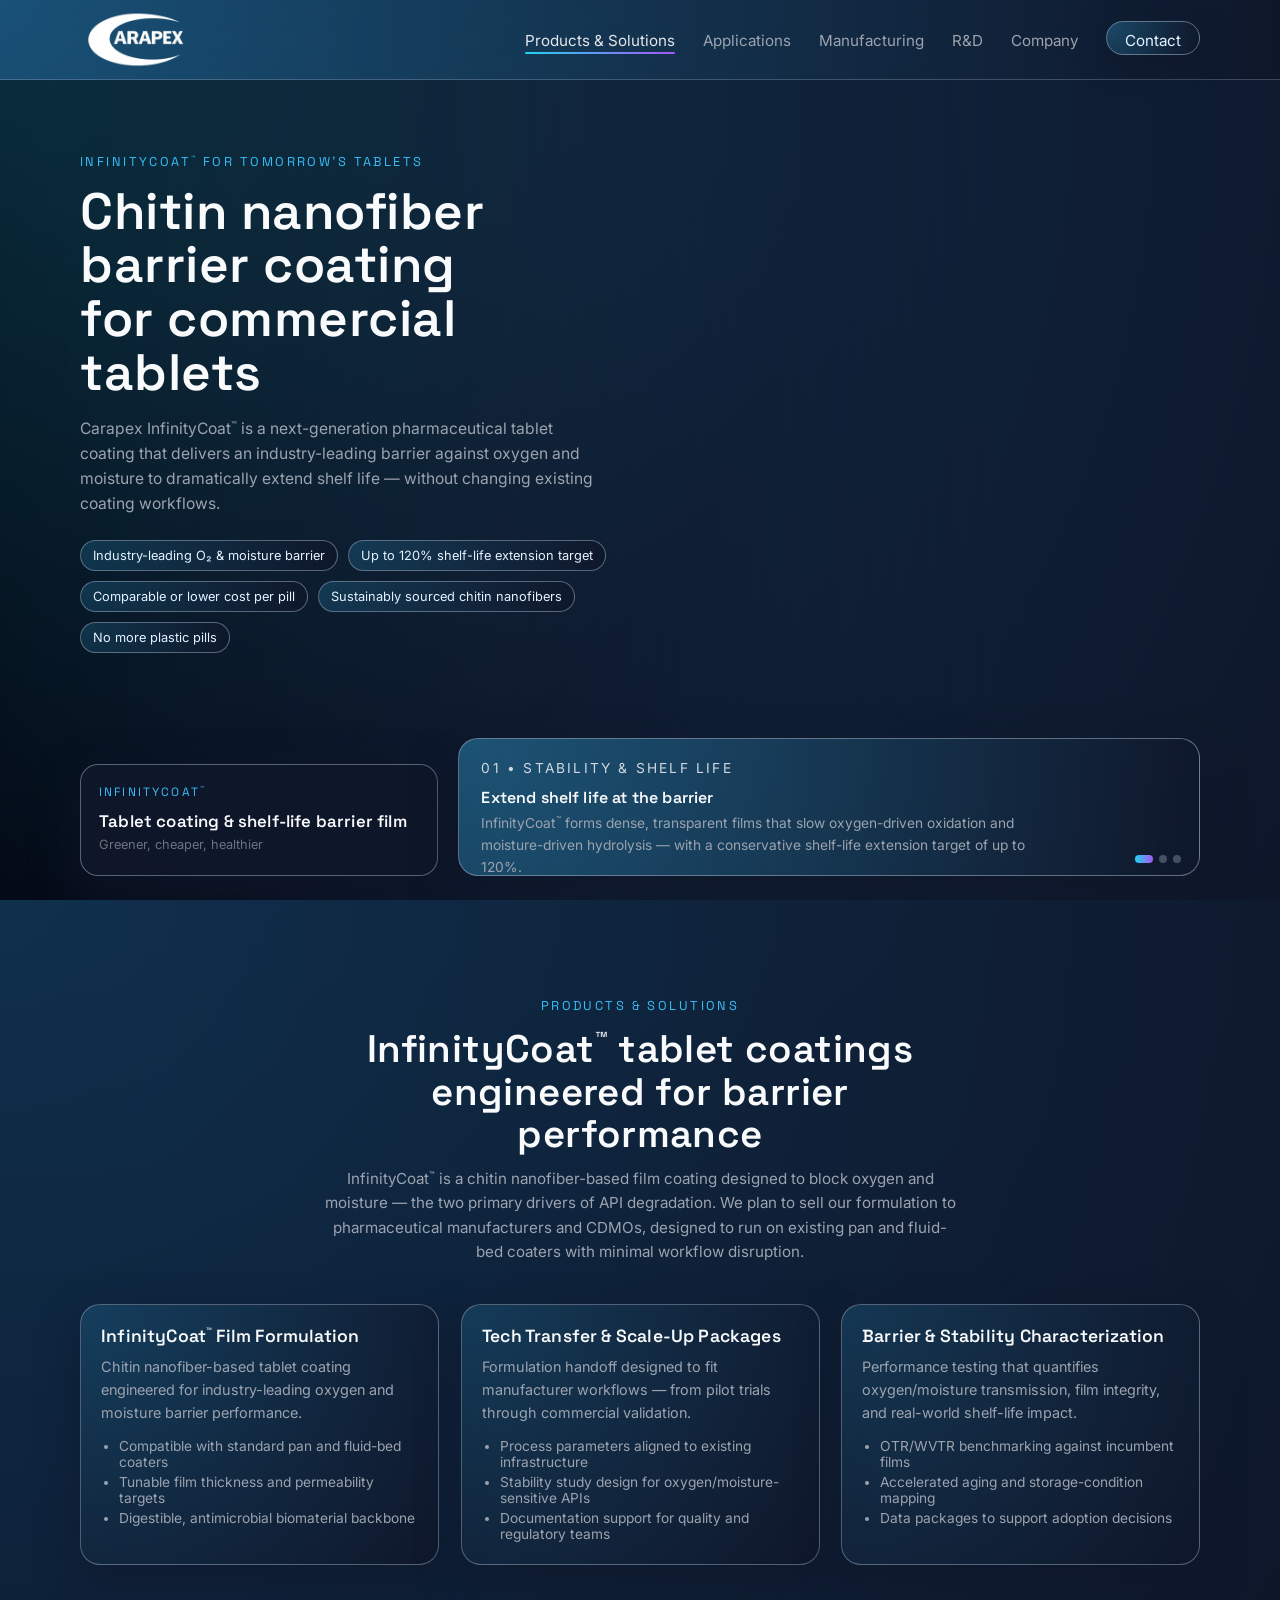
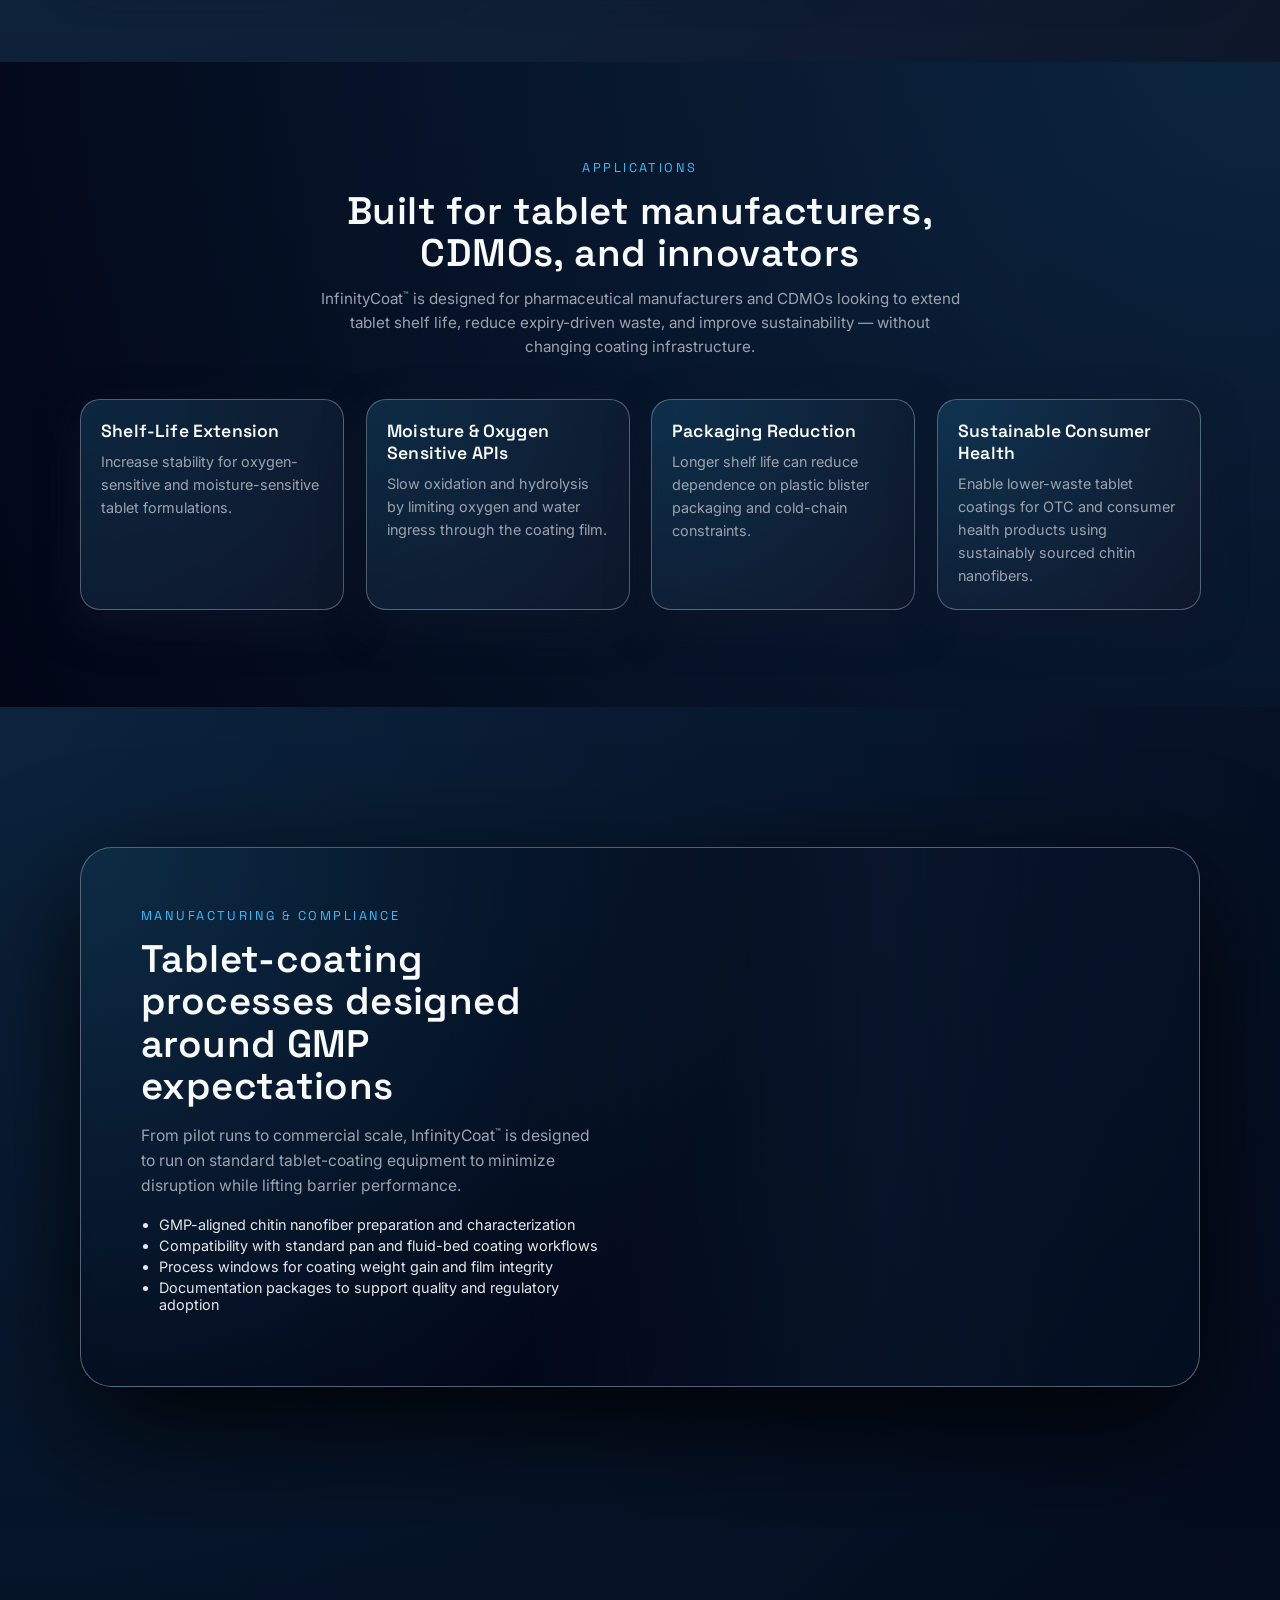
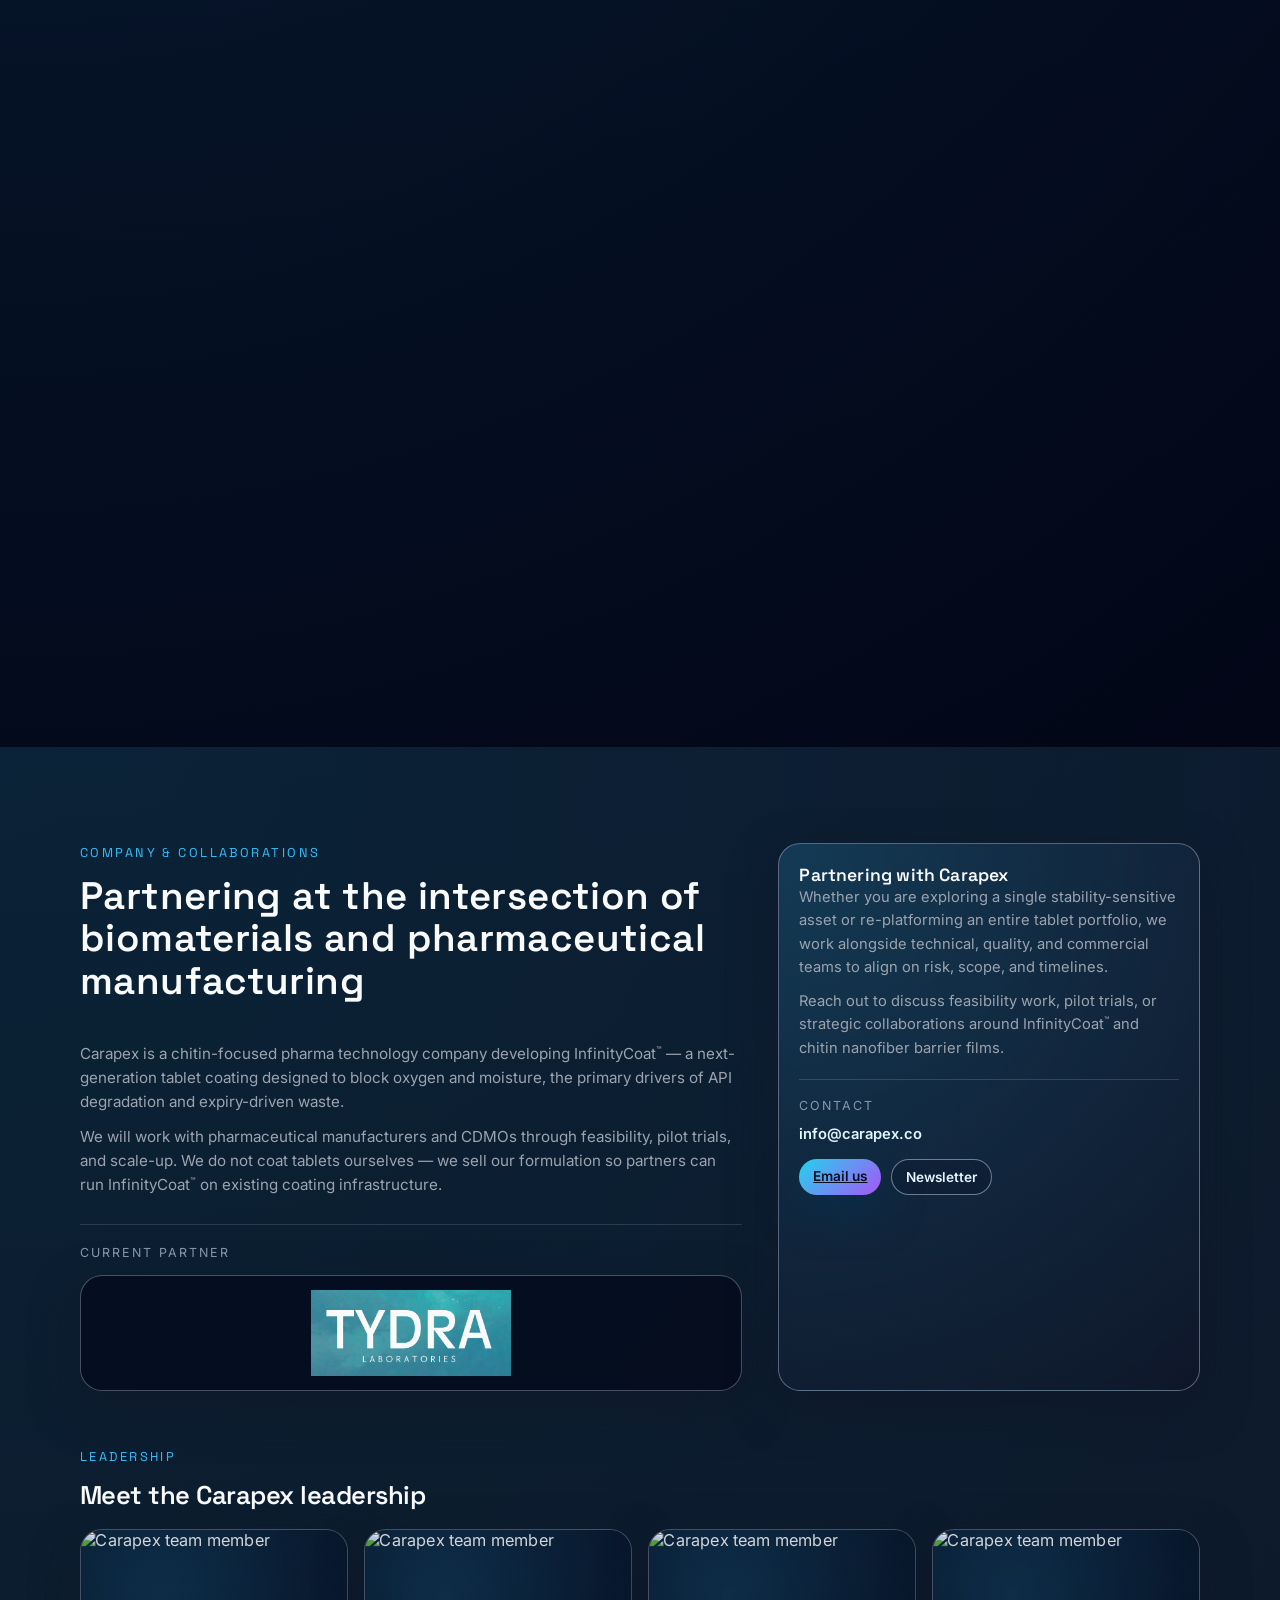
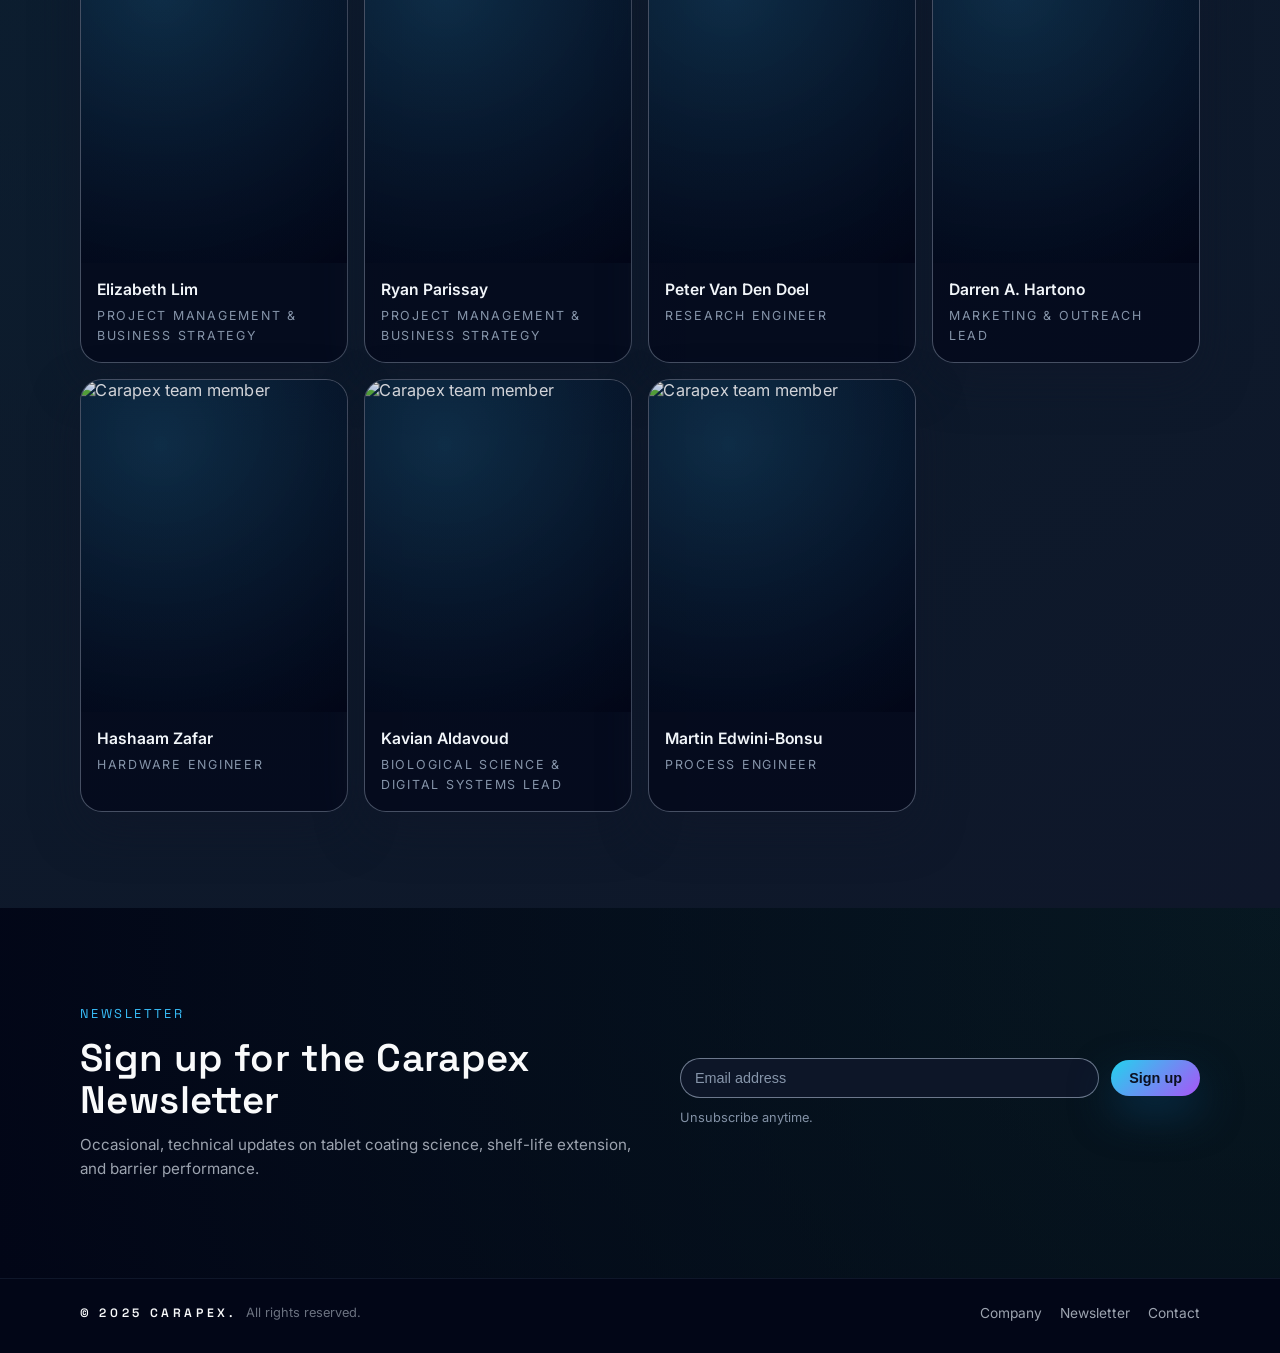
==== index.html @ ac728e31 "Add files via upload" ====
<!DOCTYPE html>
<html lang="en">
<head>
  <meta charset="UTF-8" />
  <title>Carapex – InfinityCoat™ Chitin Nanofiber Tablet Coatings</title>
  <meta name="viewport" content="width=device-width, initial-scale=1" />
  <meta name="description" content="Carapex develops InfinityCoat™—a chitin nanofiber-based pharmaceutical tablet coating that extends shelf life by blocking oxygen and moisture." />
  <link rel="preconnect" href="https://fonts.googleapis.com" />
  <link rel="preconnect" href="https://fonts.gstatic.com" crossorigin />
  <link href="https://fonts.googleapis.com/css2?family=Space+Grotesk:wght@400;500;600;700&family=Inter:wght@400;500;600;700&display=swap" rel="stylesheet" />
  <link rel="stylesheet" href="styles.css" />
</head>
<body>
  <header class="site-header">
    <div class="header-inner">
      <a href="#landing" class="brand">
        <img src="carapex_logoW.png" alt="Carapex logo" class="brand-mark" />
      </a>

      <nav class="main-nav" aria-label="Primary navigation">
        <button class="menu-toggle" aria-label="Toggle navigation">
          <span></span>
          <span></span>
        </button>
        <ul class="nav-links">
          <li><a href="#products">Products &amp; Solutions</a></li>
          <li><a href="#applications">Applications</a></li>
          <li><a href="#manufacturing">Manufacturing</a></li>
          <li><a href="#rnd">R&amp;D</a></li>
          <li><a href="#company">Company</a></li>
          <li><a href="#contact" class="nav-cta">Contact</a></li>
        </ul>
      </nav>
    </div>
  </header>

  <main>
    <!-- Landing Hero -->
    <section id="landing" class="hero hero-landing">
      <div class="hero-media"></div>

      <div class="hero-gradient"></div>

      <div class="hero-inner container">
        <div class="hero-main">
          <p class="eyebrow">InfinityCoat<span class="trademark">™</span> for tomorrow&apos;s tablets</p>
          <h1>Chitin nanofiber barrier coating<br />for commercial tablets</h1>
          <p class="hero-lead">
            Carapex InfinityCoat<span class="trademark">™</span> is a next-generation pharmaceutical tablet coating that delivers an industry-leading barrier against oxygen and moisture to dramatically extend shelf life — without changing existing coating workflows.
          </p>

          <div class="hero-badges">
            <div class="badge">Industry-leading O₂ &amp; moisture barrier</div>
            <div class="badge">Up to 120% shelf-life extension target</div>
            <div class="badge">Comparable or lower cost per pill</div>
            <div class="badge">Sustainably sourced chitin nanofibers</div>
            <div class="badge">No more plastic pills</div>
          </div>
        </div>
      </div>

      <div class="hero-bottom-panel">
        <div class="hero-bottom-inner container">
          <article class="hero-chip">
            <p class="chip-eyebrow">InfinityCoat<span class="trademark">™</span></p>
            <h2 class="chip-title">Tablet coating &amp; shelf-life barrier film</h2>
            <p class="chip-meta">Greener, cheaper, healthier</p>
          </article>

          <section class="hero-carousel" aria-label="InfinityCoat value highlights">
            <div class="hero-slide active" data-index="0">
              <p class="slide-kicker">01 • Stability &amp; shelf life</p>
              <h3>Extend shelf life at the barrier</h3>
              <p>
                InfinityCoat<span class="trademark">™</span> forms dense, transparent films that slow oxygen-driven oxidation and moisture-driven hydrolysis — with a conservative shelf-life extension target of up to 120%.
              </p>
            </div>

            <div class="hero-slide" data-index="1">
              <p class="slide-kicker">02 • Economics &amp; supply chain</p>
              <h3>Reduce expiry-driven write-offs</h3>
              <p>
                Globally, an estimated $33B of medicine expires before it can be used. By extending stability windows, InfinityCoat<span class="trademark">™</span> reduces waste, lowers re-manufacturing pressure, and helps manufacturers, healthcare providers, and consumers capture more value from every batch.
              </p>
            </div>

            <div class="hero-slide" data-index="2">
              <p class="slide-kicker">03 • Sustainability</p>
              <h3>Cut waste and plastic reliance</h3>
              <p>
                InfinityCoat<span class="trademark">™</span> is made from chitin nanofibers sourced from recycled organic material like crustacean shells or mushrooms. Longer shelf life can also reduce dependence on plastic blister packaging across the supply chain.
              </p>
            </div>

            <div class="hero-dots" role="tablist" aria-label="Hero slide selector">
              <button class="hero-dot active" data-index="0" aria-label="Shelf-life extension slide" aria-pressed="true"></button>
              <button class="hero-dot" data-index="1" aria-label="Economics &amp; supply chain slide" aria-pressed="false"></button>
              <button class="hero-dot" data-index="2" aria-label="Sustainability benefits slide" aria-pressed="false"></button>
            </div>
          </section>
        </div>
      </div>

    </section>

    <!-- Products & Solutions -->
    <section id="products" class="section section-soft">
      <div class="container">
        <header class="section-header">
          <p class="eyebrow">Products &amp; Solutions</p>
          <h2>InfinityCoat<span class="trademark">™</span> tablet coatings engineered for barrier performance</h2>
          <p class="section-lead">
            InfinityCoat<span class="trademark">™</span> is a chitin nanofiber-based film coating designed to block oxygen and moisture — the two primary drivers of API degradation. We plan to sell our formulation to pharmaceutical manufacturers and CDMOs, designed to run on existing pan and fluid-bed coaters with minimal workflow disruption.
          </p>
        </header>

        <div class="card-grid three-up">
          <article class="card">
            <h3>InfinityCoat<span class="trademark">™</span> Film Formulation</h3>
            <p>Chitin nanofiber-based tablet coating engineered for industry-leading oxygen and moisture barrier performance.</p>
            <ul>
              <li>Compatible with standard pan and fluid-bed coaters</li>
              <li>Tunable film thickness and permeability targets</li>
              <li>Digestible, antimicrobial biomaterial backbone</li>
            </ul>
          </article>

          <article class="card">
            <h3>Tech Transfer &amp; Scale-Up Packages</h3>
            <p>Formulation handoff designed to fit manufacturer workflows — from pilot trials through commercial validation.</p>
            <ul>
              <li>Process parameters aligned to existing infrastructure</li>
              <li>Stability study design for oxygen/moisture-sensitive APIs</li>
              <li>Documentation support for quality and regulatory teams</li>
            </ul>
          </article>

          <article class="card">
            <h3>Barrier &amp; Stability Characterization</h3>
            <p>Performance testing that quantifies oxygen/moisture transmission, film integrity, and real-world shelf-life impact.</p>
            <ul>
              <li>OTR/WVTR benchmarking against incumbent films</li>
              <li>Accelerated aging and storage-condition mapping</li>
              <li>Data packages to support adoption decisions</li>
            </ul>
          </article>
        </div>
      </div>
    </section>

    <!-- Applications -->
    <section id="applications" class="section">
      <div class="container">
        <header class="section-header">
          <p class="eyebrow">Applications</p>
          <h2>Built for tablet manufacturers, CDMOs, and innovators</h2>
          <p class="section-lead">
            InfinityCoat<span class="trademark">™</span> is designed for pharmaceutical manufacturers and CDMOs looking to extend tablet shelf life, reduce expiry-driven waste, and improve sustainability — without changing coating infrastructure.
          </p>
        </header>

        <div class="card-grid four-up">
          <article class="card">
            <h3>Shelf-Life Extension</h3>
            <p>Increase stability for oxygen-sensitive and moisture-sensitive tablet formulations.</p>
          </article>

          <article class="card">
            <h3>Moisture &amp; Oxygen Sensitive APIs</h3>
            <p>Slow oxidation and hydrolysis by limiting oxygen and water ingress through the coating film.</p>
          </article>

          <article class="card">
            <h3>Packaging Reduction</h3>
            <p>Longer shelf life can reduce dependence on plastic blister packaging and cold-chain constraints.</p>
          </article>

          <article class="card">
            <h3>Sustainable Consumer Health</h3>
            <p>Enable lower-waste tablet coatings for OTC and consumer health products using sustainably sourced chitin nanofibers.</p>
          </article>
        </div>
      </div>
    </section>

    <!-- Manufacturing & R&D stacked heroes -->
    <section class="stack-section" aria-label="Manufacturing and R&amp;D">
      <span id="manufacturing" class="stack-anchor" aria-hidden="true"></span>
      <span id="rnd" class="stack-anchor stack-anchor--second" aria-hidden="true"></span>

      <div class="stack-pinner">
        <div class="stack-panel immersive-hero manufacturing-hero" data-stack-panel="manufacturing">
          <div class="immersive-media manufacturing-media"></div>
          <div class="immersive-overlay">
            <div class="immersive-content">
              <p class="eyebrow">Manufacturing &amp; Compliance</p>
              <h2>Tablet-coating processes designed around GMP expectations</h2>
              <p class="hero-lead">
                From pilot runs to commercial scale, InfinityCoat<span class="trademark">™</span> is designed to run on standard tablet-coating equipment to minimize disruption while lifting barrier performance.
              </p>
              <ul class="hero-list">
                <li>GMP-aligned chitin nanofiber preparation and characterization</li>
                <li>Compatibility with standard pan and fluid-bed coating workflows</li>
                <li>Process windows for coating weight gain and film integrity</li>
                <li>Documentation packages to support quality and regulatory adoption</li>
              </ul>
            </div>
          </div>
        </div>

        <div class="stack-panel immersive-hero rnd-hero" data-stack-panel="rnd">
          <div class="immersive-media rnd-media"></div>
          <div class="immersive-overlay">
            <div class="immersive-content">
              <p class="eyebrow">Research &amp; Development</p>
              <h2>Translational chitin science for tablet-coating films</h2>
              <p class="hero-lead">
                Our R&amp;D programs focus on how chitin nanofiber film structure drives oxygen/moisture barrier performance — translating directly into predictable shelf-life gains.
              </p>
              <ul class="hero-list">
                <li>Structure–function mapping across chitin nanofiber film architectures</li>
                <li>Pilot collaborations with tablet manufacturers and CDMOs</li>
                <li>Benchmarking versus incumbent vinyl-based barrier films</li>
                <li>Models that link barrier metrics to stability and expiry outcomes</li>
              </ul>
            </div>
          </div>
        </div>
      </div>
    </section>

<!-- Company & Collaborations -->
    <section id="company" class="section section-soft company">
      <div class="container">
        <div class="company-layout">
          <div class="company-main">
            <header class="section-header left">
              <p class="eyebrow">Company &amp; Collaborations</p>
              <h2>Partnering at the intersection of biomaterials and pharmaceutical manufacturing</h2>
            </header>
            <p class="section-lead">
              Carapex is a chitin-focused pharma technology company developing InfinityCoat<span class="trademark">™</span> — a next-generation tablet coating designed to block oxygen and moisture, the primary drivers of API degradation and expiry-driven waste.
            </p>
            <p class="section-lead">
              We will work with pharmaceutical manufacturers and CDMOs through feasibility, pilot trials, and scale-up. We do not coat tablets ourselves — we sell our formulation so partners can run InfinityCoat<span class="trademark">™</span> on existing coating infrastructure.
            </p>
          
            <div class="collab-block" aria-label="Collaborations">
              <p class="collab-kicker">Current partner</p>
              <div class="collab-grid">
                <div class="collab-card">
                  <img
                    src="tydra.png"
                    alt="TyDRA Laboratories logo"
                    loading="lazy"
                    decoding="async"
                  />
                </div>
              </div>
            </div>
</div>

          <aside class="company-panel" id="contact">
            <h3>Partnering with Carapex</h3>
            <p>
              Whether you are exploring a single stability-sensitive asset or re-platforming an entire tablet portfolio, we
              work alongside technical, quality, and commercial teams to align on risk, scope, and timelines.
            </p>
            <p>
              Reach out to discuss feasibility work, pilot trials, or strategic collaborations around InfinityCoat<span class="trademark">™</span> and chitin nanofiber barrier films.
            </p>

            <div class="company-contact" aria-label="Contact Carapex">
              <p class="company-contact-label">Contact</p>
              <a class="company-contact-link" href="mailto:info@carapex.co">info@carapex.co</a>
              <div class="company-actions">
                <a class="btn-primary btn-small" href="mailto:hello@carapex.bio">Email us</a>
                <a class="btn-outline btn-small" href="#newsletter">Newsletter</a>
              </div>
            </div>
          </aside>
        </div>

        <div class="team-block" aria-label="Carapex leadership">
          <div class="team-heading">
            <div>
              <p class="eyebrow">Leadership</p>
              <h3>Meet the Carapex leadership</h3>
            </div>
          </div>

          <div class="team-grid">
            <article class="team-card">
              <div class="team-photo" style="--pos: 50% 62%;">
                <img src="team/liz.png" alt="Carapex team member" loading="lazy" decoding="async" />
              </div>
              <div class="team-meta">
                <p class="team-name">Elizabeth Lim</p>
                <p class="team-role">Project Management & Business Strategy</p>
              </div>
            </article>

            <article class="team-card">
              <div class="team-photo" style="--pos: 50% 65%;">
                <img src="team/ryan.png" alt="Carapex team member" loading="lazy" decoding="async" />
              </div>
              <div class="team-meta">
                <p class="team-name">Ryan Parissay</p>
                <p class="team-role">Project Management & Business Strategy</p>
              </div>
            </article>

            <article class="team-card">
              <div class="team-photo" style="--pos: 50% 55%;">
                <img src="team/peter.png" alt="Carapex team member" loading="lazy" decoding="async" />
              </div>
              <div class="team-meta">
                <p class="team-name">Peter Van Den Doel</p>
                <p class="team-role">Research Engineer</p>
              </div>
            </article>

            <article class="team-card">
              <div class="team-photo" style="--pos: 50% 60%;">
                <img src="team/darren.jpg" alt="Carapex team member" loading="lazy" decoding="async" />
              </div>
              <div class="team-meta">
                <p class="team-name">Darren A. Hartono</p>
                <p class="team-role">Marketing & Outreach Lead</p>
              </div>
            </article>

            <article class="team-card">
              <div class="team-photo" style="--pos: 50% 62%;">
                <img src="team/heshaam.png" alt="Carapex team member" loading="lazy" decoding="async" />
              </div>
              <div class="team-meta">
                <p class="team-name">Hashaam Zafar</p>
                <p class="team-role">Hardware Engineer</p>
              </div>
            </article>

            <article class="team-card">
              <div class="team-photo" style="--pos: 50% 62%;">
                <img src="team/kav.png" alt="Carapex team member" loading="lazy" decoding="async" />
              </div>
              <div class="team-meta">
                <p class="team-name">Kavian Aldavoud</p>
                <p class="team-role">Biological Science & Digital Systems Lead</p>
              </div>
            </article>

            <article class="team-card">
              <div class="team-photo" style="--pos: 50% 62%;">
                <img src="team/martin.png" alt="Carapex team member" loading="lazy" decoding="async" />
              </div>
              <div class="team-meta">
                <p class="team-name">Martin Edwini-Bonsu</p>
                <p class="team-role">Process Engineer</p>
              </div>
            </article>

          </div>
        </div>
      </div>
    </section>

    <!-- Newsletter -->
    <section id="newsletter" class="section newsletter">
      <div class="container newsletter-layout">
        <div class="newsletter-main">
          <p class="eyebrow">Newsletter</p>
          <h2>Sign up for the Carapex Newsletter</h2>
          <p class="section-lead">
            Occasional, technical updates on tablet coating science, shelf-life extension, and barrier performance.
          </p>
        </div>

        <form class="newsletter-form" action="#" method="post">
          <div class="newsletter-fields">
            <label class="visually-hidden" for="newsletter-email">Email address</label>
            <input id="newsletter-email" type="email" name="email" required placeholder="Email address" autocomplete="email" />
            <button type="submit" class="btn-primary">Sign up</button>
          </div>
          <p class="newsletter-note">Unsubscribe anytime.</p>
        </form>
      </div>
    </section>
  </main>

  <footer class="site-footer">
    <div class="container footer-inner">
      <div class="footer-brand">
        <span class="brand-wordmark">© 2025 Carapex.</span>
        <span class="footer-meta">All rights reserved.</span>
      </div>
      <div class="footer-links">
        <a href="#company">Company</a>
        <a href="#newsletter">Newsletter</a>
        <a href="#contact">Contact</a>
      </div>
    </div>
  </footer>

  <script src="script.js"></script>
</body>
</html>
---- styles.css ----
/* ===== Root & Global ===== */

:root {
  --header-height: 80px;

  --bg-page: #0b1020;
  --bg-page-soft: #0f172a;
  --bg-section: #050816;
  --bg-section-soft: #0b1220;

  --bg-card: #020617;
  --bg-card-soft: rgba(15, 23, 42, 0.9);

  --border-subtle: rgba(148, 163, 184, 0.45);
  --border-strong: rgba(148, 163, 184, 0.7);

  --accent: #38bdf8;
  --accent-soft: rgba(56, 189, 248, 0.18);
  --accent-strong: #0ea5e9;

  --text-main: #e5e7eb;
  --text-muted: #9ca3af;
  --text-soft: #6b7280;

  --shadow-soft: 0 18px 45px rgba(15, 23, 42, 0.7);
  --shadow-hero: 0 40px 120px rgba(0, 0, 0, 0.9);

  --radius-lg: 32px;
  --radius-md: 20px;
  --radius-sm: 999px;

  --container-max: 1120px;

  --ease-out: cubic-bezier(0.16, 1, 0.3, 1);
  --ease-in-out: cubic-bezier(0.4, 0, 0.2, 1);
  --duration-fast: 160ms;
  --duration-med: 240ms;
  --duration-slow: 420ms;
}

*,
*::before,
*::after {
  box-sizing: border-box;
}

html,
body {
  margin: 0;
  padding: 0;
  scroll-behavior: smooth;
}

body {
  min-height: 100vh;
  font-family: "Inter", system-ui, -apple-system, BlinkMacSystemFont, sans-serif;
  color: var(--text-main);
  background: radial-gradient(circle at 0 0, #0b1f3b 0, #020617 55%, #000000 100%);
  padding-top: var(--header-height);
}

/* Utility */

/* ===== Micro-interactions ===== */

a,
button,
input {
  transition: transform var(--duration-med) var(--ease-out),
    box-shadow var(--duration-med) var(--ease-out),
    border-color var(--duration-med) var(--ease-out),
    background-color var(--duration-med) var(--ease-out),
    color var(--duration-fast) var(--ease-in-out),
    filter var(--duration-med) var(--ease-out);
}

:focus-visible {
  outline: 2px solid rgba(34, 211, 238, 0.65);
  outline-offset: 3px;
}

@media (hover: hover) and (pointer: fine) {
  .badge:hover {
    transform: translateY(-2px);
    border-color: rgba(226, 232, 240, 0.72);
    filter: brightness(1.06);
  }

  .card:hover {
    transform: translateY(-6px);
    border-color: rgba(34, 211, 238, 0.55);
    box-shadow: 0 22px 56px rgba(15, 23, 42, 0.78);
    filter: brightness(1.04);
  }

  .nav-cta:hover {
    transform: translateY(-1px);
    box-shadow: 0 14px 34px rgba(15, 23, 42, 0.84);
    border-color: rgba(226, 232, 240, 0.75);
    filter: brightness(1.05);
  }

  .hero-dot:hover {
    transform: scale(1.25);
    background: rgba(148, 163, 184, 0.6);
  }

  .btn-primary:hover {
    transform: translateY(-1px);
    filter: brightness(1.05);
  }

  .menu-toggle:hover {
    transform: translateY(-1px);
    border-color: rgba(226, 232, 240, 0.6);
  }

  .footer-links a:hover {
    color: #e5e7eb;
  }

  .contact-form input:hover {
    border-color: rgba(226, 232, 240, 0.7);
  }
}

.nav-links a.is-active {
  color: #e5e7eb;
}

.nav-links a.is-active::after {
  width: 100%;
}

.contact-form input:focus-visible {
  border-color: rgba(34, 211, 238, 0.75);
  box-shadow: 0 0 0 6px rgba(56, 189, 248, 0.14);
}

.btn-primary:active {
  transform: translateY(0);
  filter: brightness(0.98);
}

/* Reduce motion support */
@media (prefers-reduced-motion: reduce) {
  html,
  body {
    scroll-behavior: auto;
  }

  *,
  *::before,
  *::after {
    transition-duration: 1ms !important;
    animation-duration: 1ms !important;
    animation-iteration-count: 1 !important;
  }

  .hero-media,
  .immersive-media {
    --parallax-y: 0px !important;
    transform: scale(1.02) !important;
  }
}


.container {
  width: min(var(--container-max), 100% - 48px);
  margin: 0 auto;
}

.section {
  padding: 96px 0;
}

.section-soft {
  background: radial-gradient(circle at 0 0, rgba(56, 189, 248, 0.14), rgba(15, 23, 42, 0.96));
}

.section:not(.section-soft) {
  background: radial-gradient(circle at 100% 0, rgba(56, 189, 248, 0.12), rgba(2, 6, 23, 1));
}

.eyebrow {
  font-family: "Space Grotesk", system-ui, sans-serif;
  font-size: 0.8rem;
  letter-spacing: 0.19em;
  text-transform: uppercase;
  color: var(--accent);
  margin: 0 0 12px;
}

h1,
h2,
h3 {
  font-family: "Space Grotesk", system-ui, sans-serif;
  font-weight: 600;
  letter-spacing: 0.01em;
  margin: 0;
  color: #f9fafb;
}

h1 {
  font-size: clamp(2.6rem, 4vw, 3.4rem);
  line-height: 1.05;
}

h2 {
  font-size: clamp(1.9rem, 3vw, 2.4rem);
  line-height: 1.1;
}

h3 {
  font-size: 1.1rem;
}

p {
  margin: 0;
  color: var(--text-muted);
  line-height: 1.6;
}

.trademark {
  font-size: 0.6em;
  vertical-align: super;
}

/* ===== Header / Nav ===== */

.site-header {
  position: fixed;
  inset: 0 0 auto 0;
  height: var(--header-height);
  display: flex;
  align-items: center;
  z-index: 100;
  background: radial-gradient(circle at 0 0, rgba(56, 189, 248, 0.32), rgba(15, 23, 42, 0.98));
  backdrop-filter: blur(20px);
  border-bottom: 1px solid rgba(148, 163, 184, 0.35);
}

.header-inner {
  width: min(var(--container-max), 100% - 48px);
  margin: 0 auto;
  display: flex;
  align-items: center;
  justify-content: space-between;
}

.brand {
  display: inline-flex;
  align-items: center;
  gap: 10px;
  text-decoration: none;
}

.brand-mark {
  width: 112px;
  height: auto;
}

.brand-wordmark {
  font-family: "Space Grotesk", system-ui, sans-serif;
  font-weight: 600;
  letter-spacing: 0.3em;
  text-transform: uppercase;
  font-size: 0.76rem;
  color: #f9fafb;
}

.main-nav {
  display: flex;
  align-items: center;
  position: relative;
}

.nav-links {
  list-style: none;
  display: flex;
  gap: 28px;
  align-items: center;
  padding: 0;
  margin: 0;
}

.nav-links a {
  position: relative;
  text-decoration: none;
  font-size: 0.95rem;
  color: var(--text-muted);
  padding-bottom: 4px;
}

.nav-links a::after {
  content: "";
  position: absolute;
  left: 0;
  bottom: 0;
  width: 0;
  height: 2px;
  border-radius: 999px;
  background: linear-gradient(90deg, #22d3ee, #a855f7);
  transition: width 0.18s ease-out;
}

.nav-links a:hover::after,
.nav-links a:focus-visible::after {
  width: 100%;
}

.nav-links a:hover,
.nav-links a:focus-visible {
  color: #e5e7eb;
}

.nav-cta {
  padding: 9px 18px;
  border-radius: 999px;
  border: 1px solid rgba(148, 163, 184, 0.6);
  background: radial-gradient(circle at 0 0, rgba(56, 189, 248, 0.28), rgba(15, 23, 42, 0.98));
  box-shadow: 0 10px 28px rgba(15, 23, 42, 0.7);
  color: #e5f2ff !important;
}

/* Mobile menu toggle */

.menu-toggle {
  display: none;
  flex-direction: column;
  justify-content: center;
  gap: 5px;
  width: 36px;
  height: 36px;
  border-radius: 999px;
  border: 1px solid rgba(148, 163, 184, 0.45);
  background: rgba(15, 23, 42, 0.9);
  cursor: pointer;
  padding: 0;
}

.menu-toggle span {
  display: block;
  height: 2px;
  width: 18px;
  background: #f9fafb;
  border-radius: 999px;
}

/* ===== Landing Hero ===== */

.hero {
  position: relative;
  overflow: hidden;
}

.hero-landing {
  min-height: calc(100vh - var(--header-height));
  background: radial-gradient(circle at 0 0, rgba(56, 189, 248, 0.16), rgba(15, 23, 42, 1));
}

.hero-media {
  position: absolute;
  inset: 0;
  background-image: url("hero_chitin.png");
  background-size: cover;
  background-position: center;
  filter: saturate(1.05) contrast(1.05);
  --parallax-y: 0px;
  will-change: transform;
  transform: translate3d(0, var(--parallax-y), 0) scale(1.02);
  }

.hero-gradient {
  position: absolute;
  inset: 0;
  background:
    radial-gradient(circle at 0 0, rgba(34, 211, 238, 0.16), transparent 55%),
    linear-gradient(90deg, rgba(3, 7, 18, 0.9) 0%, rgba(15, 23, 42, 0.8) 40%, rgba(15, 23, 42, 0.24) 62%, rgba(15, 23, 42, 0.02) 78%);
}

.hero-inner {
  position: relative;
  z-index: 2;
  padding: 72px 0 164px;
  display: flex;
  align-items: center;
}

.hero-main {
  max-width: 540px;
}

.hero-lead {
  margin-top: 16px;
  font-size: 0.98rem;
  max-width: 520px;
}

.hero-badges {
  margin-top: 24px;
  display: flex;
  flex-wrap: wrap;
  gap: 10px;
}

.badge {
  font-size: 0.8rem;
  padding: 7px 12px;
  border-radius: 999px;
  border: 1px solid rgba(148, 163, 184, 0.55);
  background: radial-gradient(circle at 0 0, rgba(56, 189, 248, 0.18), rgba(15, 23, 42, 0.96));
  color: #e5f2ff;
}

/* Hero bottom panel */

.hero-bottom-panel {
  position: absolute;
  left: 0;
  right: 0;
  bottom: 24px;
  pointer-events: none;
}

.hero-bottom-inner {
  display: flex;
  gap: 20px;
  align-items: flex-end;
}

.hero-chip,
.hero-carousel {
  pointer-events: auto;
}

.hero-chip {
  flex: 0 0 32%;
  padding: 18px 18px 20px;
  border-radius: 18px;
  background: rgba(15, 23, 42, 0.96);
  border: 1px solid rgba(148, 163, 184, 0.55);
  box-shadow: var(--shadow-soft);
}

.chip-eyebrow {
  font-family: "Space Grotesk", system-ui, sans-serif;
  font-size: 0.75rem;
  letter-spacing: 0.18em;
  text-transform: uppercase;
  color: var(--accent);
  margin: 0 0 10px;
}

.chip-title {
  font-size: 1.05rem;
  margin: 0 0 4px;
}

.chip-meta {
  font-size: 0.8rem;
  color: var(--text-soft);
}

/* Hero carousel */

.hero-carousel {
  flex: 1;
  padding: 18px 22px 18px;
  border-radius: 20px;
  background: radial-gradient(circle at 0 0, rgba(56, 189, 248, 0.36), rgba(15, 23, 42, 0.96));
  border: 1px solid rgba(148, 163, 184, 0.6);
  box-shadow: var(--shadow-soft);
  position: relative;
  min-height: 138px;
  overflow: hidden;
}

.hero-slide {
  position: absolute;
  inset: 18px 22px 62px;
  opacity: 0;
  transform: translateY(10px);
  transition: opacity 260ms ease-out, transform 260ms ease-out;
}

.hero-slide.active {
  opacity: 1;
  transform: translateY(0);
}

.slide-kicker {
  font-size: 0.78rem;
  letter-spacing: 0.16em;
  text-transform: uppercase;
  color: rgba(226, 232, 240, 0.9);
  margin: 0 0 8px;
}

.hero-slide h3 {
  font-size: 1rem;
  margin-bottom: 4px;
}

.hero-slide p {
  font-size: 0.86rem;
  max-width: 580px;
}

.hero-dots {
  position: absolute;
  right: 18px;
  bottom: 12px;
  display: flex;
  gap: 6px;
}

.hero-dot {
  width: 8px;
  height: 8px;
  border-radius: 999px;
  border: none;
  padding: 0;
  cursor: pointer;
  background: rgba(148, 163, 184, 0.4);
}

.hero-dot.active {
  width: 18px;
  background: linear-gradient(90deg, #22d3ee, #a855f7);
}

/* Scroll indicator */

.scroll-indicator {
  position: absolute;
  left: 50%;
  bottom: 6px;
  transform: translateX(-50%);
  width: 38px;
  height: 54px;
  border-radius: 999px;
  border: 1px solid rgba(148, 163, 184, 0.55);
  box-shadow: 0 18px 40px rgba(0, 0, 0, 0.9);
  background:
    radial-gradient(circle at 50% 0, rgba(56, 189, 248, 0.46), transparent 60%),
    rgba(15, 23, 42, 1);
  display: flex;
  align-items: flex-end;
  justify-content: center;
  text-decoration: none;
}

.scroll-indicator::after {
  content: "";
  width: 9px;
  height: 9px;
  margin-bottom: 10px;
  border-left: 1px solid rgba(148, 163, 184, 0.9);
  border-bottom: 1px solid rgba(148, 163, 184, 0.9);
  transform: rotate(-45deg);
}

/* ===== Section headers & cards ===== */

.section-header {
  text-align: center;
  max-width: 640px;
  margin: 0 auto 40px;
}

.section-header.left {
  text-align: left;
  margin-left: 0;
}

.section-lead {
  margin-top: 12px;
  font-size: 0.95rem;
}

.card-grid {
  display: grid;
  gap: 22px;
}

.card-grid.three-up {
  grid-template-columns: repeat(3, minmax(0, 1fr));
}

.card-grid.four-up {
  grid-template-columns: repeat(4, minmax(0, 1fr));
}

.card {
  will-change: transform;
  padding: 20px 20px 22px;
  border-radius: 20px;
  background: radial-gradient(circle at 0 0, rgba(56, 189, 248, 0.16), rgba(15, 23, 42, 0.96));
  border: 1px solid rgba(148, 163, 184, 0.5);
  box-shadow: 0 16px 40px rgba(15, 23, 42, 0.65);
}

.card h3 {
  margin-bottom: 8px;
}

.card p {
  font-size: 0.9rem;
}

.card ul {
  margin: 14px 0 0;
  padding-left: 18px;
  font-size: 0.86rem;
  color: var(--text-muted);
}

.card li + li {
  margin-top: 4px;
}

/* ===== Immersive stacked heroes (Manufacturing & R&D) ===== */

.stack-section {
  position: relative;
  min-height: calc((100vh - var(--header-height)) * 2);
  background: radial-gradient(circle at 0 0, rgba(56, 189, 248, 0.12), rgba(2, 6, 23, 1));
}

/* Anchor points so the nav can jump to Manufacturing vs R&D within the stack */
.stack-anchor {
  position: absolute;
  left: 0;
  top: 0;
  width: 1px;
  height: 1px;
}

.stack-anchor--second {
  top: calc(100vh - var(--header-height));
}

.stack-pinner {
  position: sticky;
  top: var(--header-height);
  height: calc(100vh - var(--header-height));
  overflow: hidden;
}

.stack-panel {
  position: absolute;
  inset: 0;
  height: 100%;
  width: 100%;
  display: flex;
  align-items: center;
  justify-content: center;
}

.manufacturing-hero {
  z-index: 1;
}

.rnd-hero {
  z-index: 2;
  transform: translateY(100%);
}

.immersive-hero {
  overflow: hidden;
}

.immersive-media {
  position: absolute;
  inset: 0;
  background-size: cover;
  background-position: center;
  filter: saturate(1.05) contrast(1.05);
  --parallax-y: 0px;
  will-change: transform;
  transform: translate3d(0, var(--parallax-y), 0) scale(1.02);
  }

.manufacturing-media {
  background-image: url("group.png");
}

.rnd-media {
  background-image: url("peter.png");
}

.immersive-overlay {
  position: relative;
  width: min(var(--container-max), 100% - 48px);
  margin: 0 auto;
  border-radius: var(--radius-lg);
  background:
    radial-gradient(circle at 0 0, rgba(56, 189, 248, 0.2), transparent 55%),
    linear-gradient(90deg, rgba(2, 6, 23, 0.96) 0%, rgba(2, 6, 23, 0.88) 40%, rgba(15, 23, 42, 0.24) 72%, rgba(15, 23, 42, 0.02) 86%);
  border: 1px solid rgba(148, 163, 184, 0.55);
  box-shadow: var(--shadow-hero);
  overflow: hidden;
}

.immersive-content {
  padding: 58px 60px;
  max-width: 580px;
}

.hero-list {
  margin-top: 18px;
  padding-left: 18px;
  font-size: 0.9rem;
}

.hero-list li + li {
  margin-top: 4px;
}

/* ===== Company ===== */

.company {
  background: radial-gradient(circle at 0 0, rgba(56, 189, 248, 0.16), rgba(15, 23, 42, 1));
}

.company-layout {
  display: grid;
  grid-template-columns: minmax(0, 2.2fr) minmax(0, 1.4fr);
  gap: 36px;
}

.company-main .section-lead + .section-lead {
  margin-top: 10px;
}


/* Collaborations (Company) */

.collab-block {
  margin-top: 26px;
  padding-top: 18px;
  border-top: 1px solid rgba(148, 163, 184, 0.22);
}

.collab-kicker {
  margin: 0 0 12px;
  font-size: 0.78rem;
  letter-spacing: 0.16em;
  text-transform: uppercase;
  color: rgba(148, 163, 184, 0.92);
}

.collab-grid {
  display: grid;
  grid-template-columns: repeat(auto-fit, minmax(240px, 1fr));
  gap: 14px;
}

.collab-card {
  padding: 14px 16px;
  border-radius: 22px;
  background: rgba(2, 6, 23, 0.62);
  border: 1px solid rgba(148, 163, 184, 0.45);
  box-shadow: var(--shadow-soft);
  transition: transform 180ms ease, border-color 180ms ease, box-shadow 180ms ease;
  display: flex;
  align-items: center;
  justify-content: center;
  overflow: hidden;
}

.collab-card img {
  width: 100%;
  height: 86px;
  object-fit: contain;
  border-radius: 16px;
  filter: saturate(0.98) contrast(1.04) brightness(0.98);
}

@media (hover: hover) and (pointer: fine) {
  .collab-card:hover {
    transform: translateY(-4px);
    border-color: rgba(56, 189, 248, 0.65);
    box-shadow: 0 22px 52px rgba(8, 47, 73, 0.55);
    filter: brightness(1.03);
  }
}

.company-panel {
  padding: 20px 20px 24px;
  border-radius: 22px;
  background: radial-gradient(circle at 0 0, rgba(56, 189, 248, 0.18), rgba(15, 23, 42, 0.96));
  border: 1px solid rgba(148, 163, 184, 0.55);
  box-shadow: var(--shadow-soft);
  font-size: 0.92rem;
}

.company-panel p + p {
  margin-top: 10px;
}

.company-contact {
  margin-top: 18px;
  padding-top: 16px;
  border-top: 1px solid rgba(148, 163, 184, 0.25);
  display: flex;
  flex-direction: column;
  gap: 10px;
}

.company-contact-label {
  margin: 0;
  font-size: 0.78rem;
  letter-spacing: 0.16em;
  text-transform: uppercase;
  color: rgba(148, 163, 184, 0.9);
}

.company-contact-link {
  color: #e2f7ff;
  text-decoration: none;
  font-weight: 600;
}

.company-contact-link:hover {
  text-decoration: underline;
}

.company-actions {
  display: flex;
  gap: 10px;
  flex-wrap: wrap;
  margin-top: 6px;
}

.btn-outline {
  padding: 10px 18px;
  border-radius: 999px;
  border: 1px solid rgba(148, 163, 184, 0.7);
  background: rgba(2, 6, 23, 0.15);
  color: #e5f2ff;
  text-decoration: none;
  font-weight: 600;
  font-size: 0.9rem;
  display: inline-flex;
  align-items: center;
  justify-content: center;
  cursor: pointer;
}

.btn-outline:hover {
  background: rgba(56, 189, 248, 0.1);
  border-color: rgba(56, 189, 248, 0.75);
}

.btn-primary.btn-small,
.btn-outline.btn-small {
  padding: 9px 14px;
  font-size: 0.85rem;
}

.team-block {
  margin-top: 56px;
}

.team-heading {
  display: flex;
  align-items: flex-end;
  justify-content: space-between;
  gap: 18px;
  margin-bottom: 18px;
}

.team-heading h3 {
  margin: 0;
  font-size: 1.6rem;
  letter-spacing: -0.02em;
}

.team-grid {
  display: grid;
  grid-template-columns: repeat(4, minmax(0, 1fr));
  gap: 16px;
}

.team-card {
  border-radius: 22px;
  overflow: hidden;
  background: rgba(2, 6, 23, 0.65);
  border: 1px solid rgba(148, 163, 184, 0.45);
  box-shadow: var(--shadow-soft);
  transition: transform 180ms ease, border-color 180ms ease, box-shadow 180ms ease;
}

.team-card:hover {
  transform: translateY(-4px);
  border-color: rgba(56, 189, 248, 0.65);
  box-shadow: 0 22px 52px rgba(8, 47, 73, 0.55);
}

.team-photo {
  position: relative;
  aspect-ratio: 4 / 5;
  background: radial-gradient(circle at 30% 20%, rgba(56, 189, 248, 0.22), rgba(2, 6, 23, 0.9));
}

.team-photo img {
  width: 100%;
  height: 100%;
  object-fit: cover;
  object-position: var(--pos, 50% 58%);
  filter: saturate(0.92) contrast(1.05) brightness(0.98);
  transform: scale(1.02);
}

.team-photo::after {
  content: "";
  position: absolute;
  inset: 0;
  background: linear-gradient(180deg, rgba(2, 6, 23, 0.08) 0%, rgba(2, 6, 23, 0.35) 100%);
}

.team-meta {
  position: relative;
  padding: 14px 16px 16px;
  display: flex;
  flex-direction: column;
  gap: 4px;
}

.team-name {
  margin: 0;
  font-weight: 600;
  color: #f1f5f9;
  font-size: 0.98rem;
}

.team-role {
  margin: 0;
  font-size: 0.78rem;
  letter-spacing: 0.14em;
  text-transform: uppercase;
  color: rgba(148, 163, 184, 0.9);
}

/* ===== Newsletter ===== */

.newsletter {
  background: radial-gradient(circle at 0 0, rgba(56, 189, 248, 0.18), rgba(15, 23, 42, 1));
}

.newsletter-layout {
  display: flex;
  align-items: center;
  justify-content: space-between;
  gap: 34px;
}

.newsletter-main {
  max-width: 560px;
}

.newsletter-form {
  width: min(520px, 100%);
}

.newsletter-fields {
  display: flex;
  gap: 12px;
  align-items: center;
}

.newsletter-form input {
  flex: 1;
  min-width: 220px;
  padding: 11px 14px;
  border-radius: 999px;
  border: 1px solid rgba(148, 163, 184, 0.7);
  background: rgba(15, 23, 42, 0.92);
  color: #e5f2ff;
  font-size: 0.9rem;
}

.newsletter-form input::placeholder {
  color: rgba(148, 163, 184, 0.9);
}

.newsletter-note {
  margin-top: 10px;
  font-size: 0.8rem;
  color: rgba(148, 163, 184, 0.88);
}

.btn-primary {
  padding: 10px 18px;
  border-radius: 999px;
  border: none;
  cursor: pointer;
  background: linear-gradient(135deg, #22d3ee, #a855f7);
  color: #0b1020;
  font-weight: 600;
  font-size: 0.9rem;
  box-shadow: 0 18px 40px rgba(8, 47, 73, 0.9);
}

/* ===== Footer ===== */

.site-footer {
  padding: 26px 0 32px;
  background: #020617;
  border-top: 1px solid rgba(15, 23, 42, 1);
}

.footer-inner {
  display: flex;
  align-items: center;
  justify-content: space-between;
  gap: 24px;
}

.footer-brand {
  display: flex;
  flex-wrap: wrap;
  gap: 10px;
  align-items: baseline;
}

.footer-meta {
  font-size: 0.8rem;
  color: var(--text-soft);
}

.footer-links {
  display: flex;
  gap: 18px;
}

.footer-links a {
  text-decoration: none;
  font-size: 0.86rem;
  color: var(--text-muted);
}

/* ===== Accessibility helpers ===== */

.visually-hidden {
  position: absolute;
  width: 1px;
  height: 1px;
  padding: 0;
  margin: -1px;
  overflow: hidden;
  clip: rect(0, 0, 0, 0);
  white-space: nowrap;
  border: 0;
}

/* ===== Responsive ===== */

@media (max-width: 960px) {
  body {
    padding-top: 72px;
  }

  :root {
    --header-height: 72px;
  }

  .header-inner {
    width: min(var(--container-max), 100% - 32px);
  }

  .nav-links {
    position: absolute;
    inset: calc(100% + 10px) 0 auto auto;
    flex-direction: column;
    align-items: flex-end;
    padding: 14px 16px;
    border-radius: 18px;
    background: radial-gradient(circle at 0 0, rgba(56, 189, 248, 0.3), rgba(15, 23, 42, 0.98));
    border: 1px solid rgba(148, 163, 184, 0.7);
    box-shadow: 0 18px 40px rgba(15, 23, 42, 0.9);
    transform-origin: top right;
    transform: scale(0.96);
    opacity: 0;
    visibility: hidden;
    transition: opacity 160ms ease-out, transform 160ms ease-out;
  }

  .main-nav.open .nav-links {
    opacity: 1;
    visibility: visible;
    transform: scale(1);
  }

  .menu-toggle {
    display: inline-flex;
    margin-left: 12px;
  }

  .nav-links a {
    font-size: 0.9rem;
  }

  .hero-inner {
    padding: 72px 0 170px;
  }

  .hero-main {
    max-width: 100%;
  }

  .hero-bottom-inner {
    flex-direction: column;
    align-items: stretch;
  }

  .hero-chip {
    flex-basis: auto;
  }

  .hero-carousel {
    padding: 16px 16px 16px;
    min-height: 220px;
  }

  
  /* Mobile hero polish: prevent overlap by letting the bottom panel flow below the main copy */
  .hero-landing {
    min-height: calc(100svh - var(--header-height));
  }
  
  .hero-inner {
    padding: 72px 0 32px;
  }
  
  .hero-badges {
    gap: 8px;
    margin-top: 18px;
  }
  
  .badge {
    font-size: 0.78rem;
    padding: 6px 10px;
  }
  
  .hero-bottom-panel {
    position: relative;
    bottom: auto;
    margin-top: 18px;
    padding-bottom: 28px;
    pointer-events: auto;
  }
  
  .hero-bottom-inner {
    gap: 14px;
  }
  
  .hero-chip {
    padding: 16px 16px 18px;
  }
  
  .hero-slide {
    inset: 16px 16px 56px;
  }
  
  .hero-dots {
    right: 14px;
    bottom: 10px;
  }
.stack-panel {
    height: calc(100vh - var(--header-height));
  }

  .immersive-content {
    padding: 40px 26px;
  }

  .company-layout {
    grid-template-columns: minmax(0, 1fr);
  }

  .team-grid {
    grid-template-columns: repeat(2, minmax(0, 1fr));
  }

  .newsletter-layout {
    flex-direction: column;
    align-items: flex-start;
  }

  .newsletter-form {
    width: 100%;
  }

  .newsletter-fields {
    width: 100%;
  }

  .newsletter-fields input {
    flex: 1;
  }

  .footer-inner {
    flex-direction: column;
    align-items: flex-start;
  }
}

@media (max-width: 640px) {
  .container {
    width: min(var(--container-max), 100% - 28px);
  }

  h1 {
    font-size: 2.2rem;
  }

  .hero-inner {
    padding: 56px 0 24px;
  }

  .hero-bottom-panel {
    bottom: auto;
    margin-top: 14px;
    padding-bottom: 22px;
  }

  
  .hero-carousel {
    padding: 14px 14px 14px;
    min-height: 248px;
  }
  
  .hero-slide {
    inset: 14px 14px 58px;
  }
  
  .hero-dot.active {
    width: 16px;
  }

  .section {
    padding: 72px 0;
  }

  .section-header {
    margin-bottom: 32px;
  }

  .team-grid {
    grid-template-columns: minmax(0, 1fr);
  }

  .newsletter-fields {
    flex-direction: column;
    align-items: stretch;
  }

  .newsletter-fields .btn-primary {
    width: 100%;
  }

  .card-grid.three-up,
  .card-grid.four-up {
    grid-template-columns: minmax(0, 1fr);
  }

  .hero-list {
    font-size: 0.9rem;
  }
}
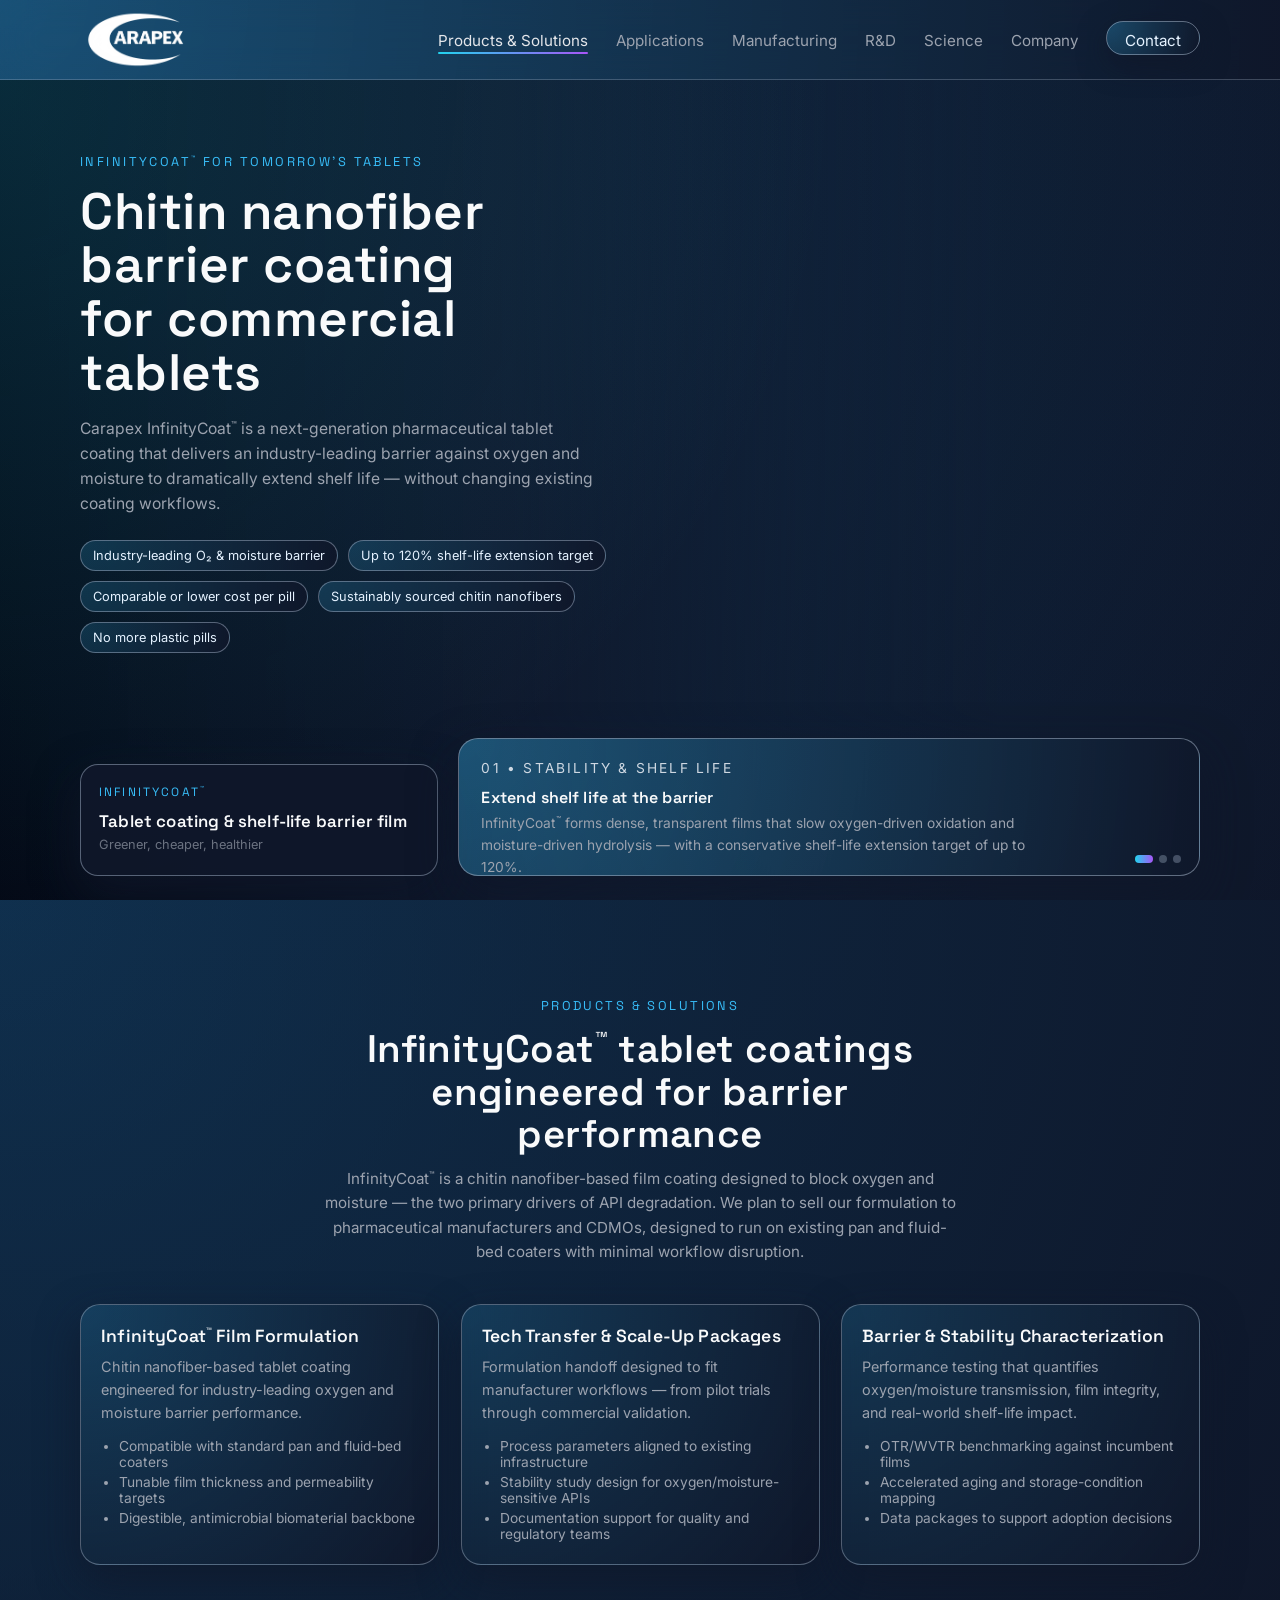
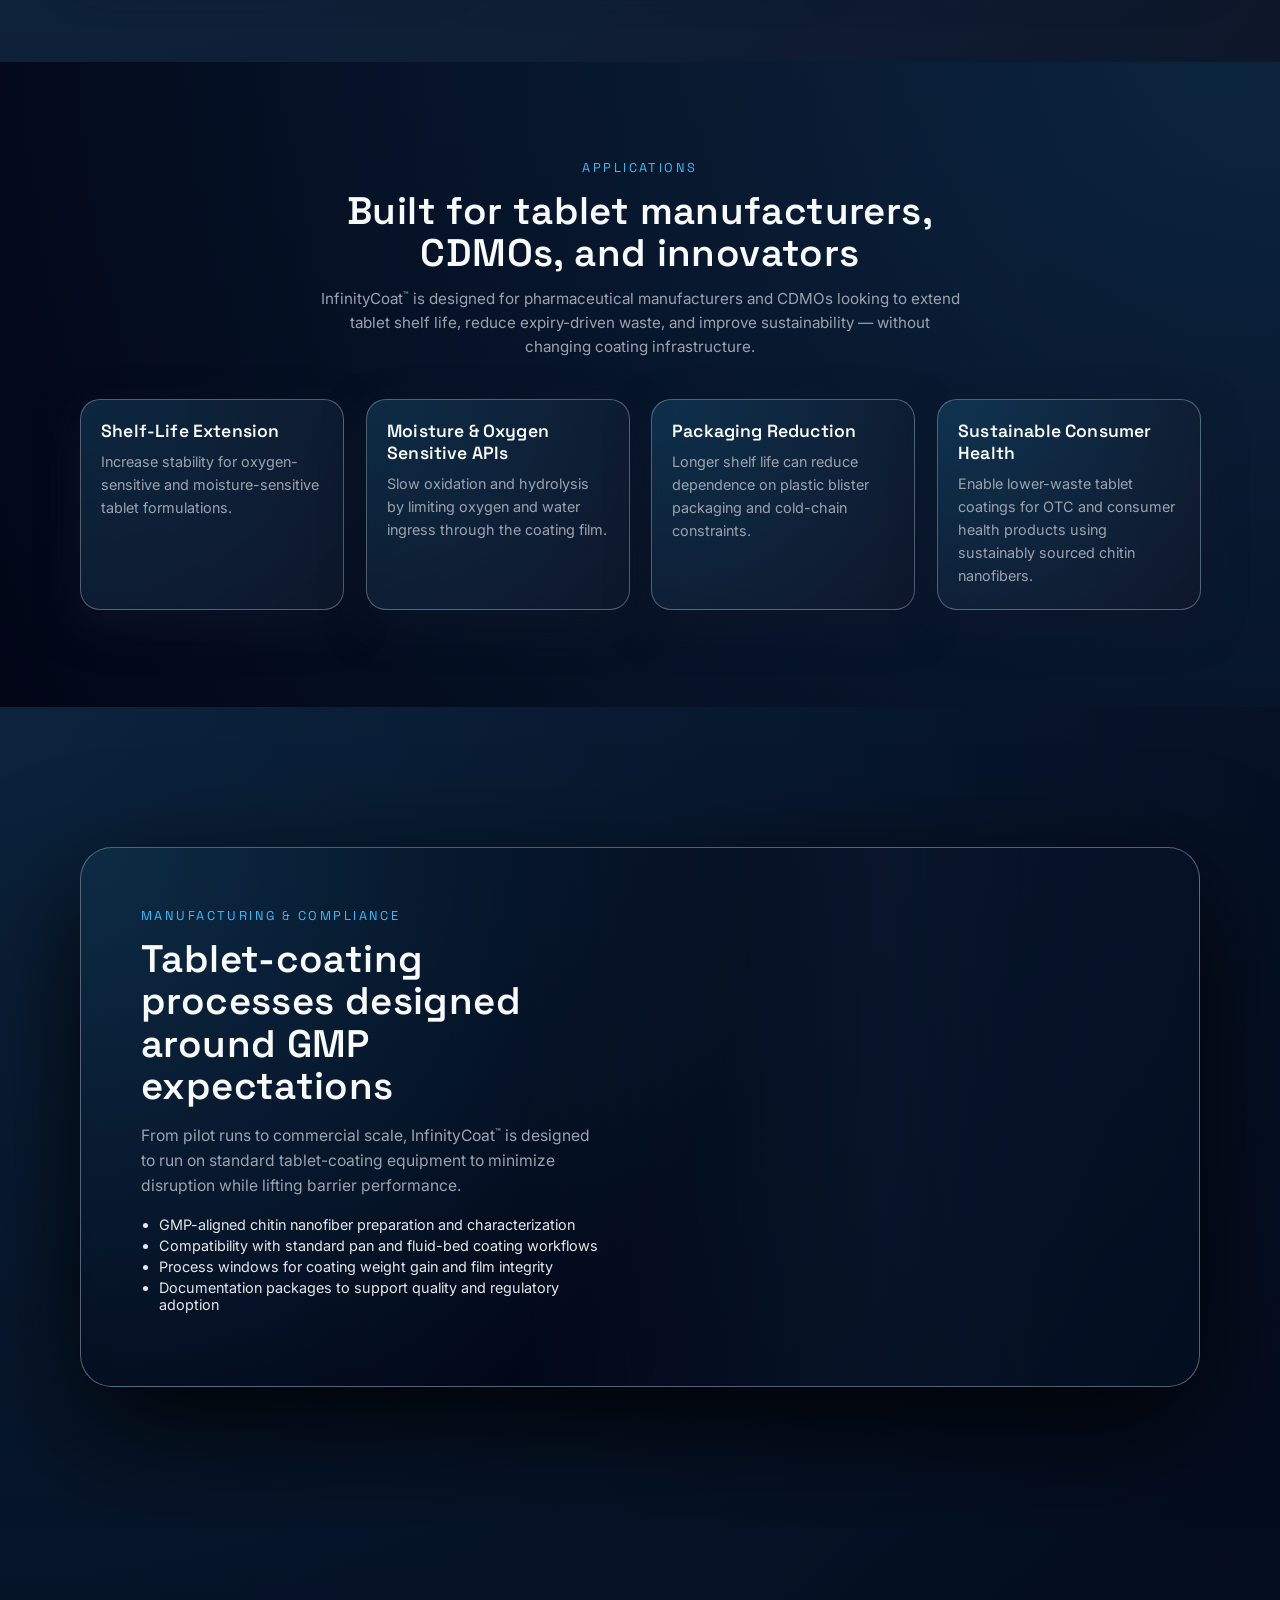
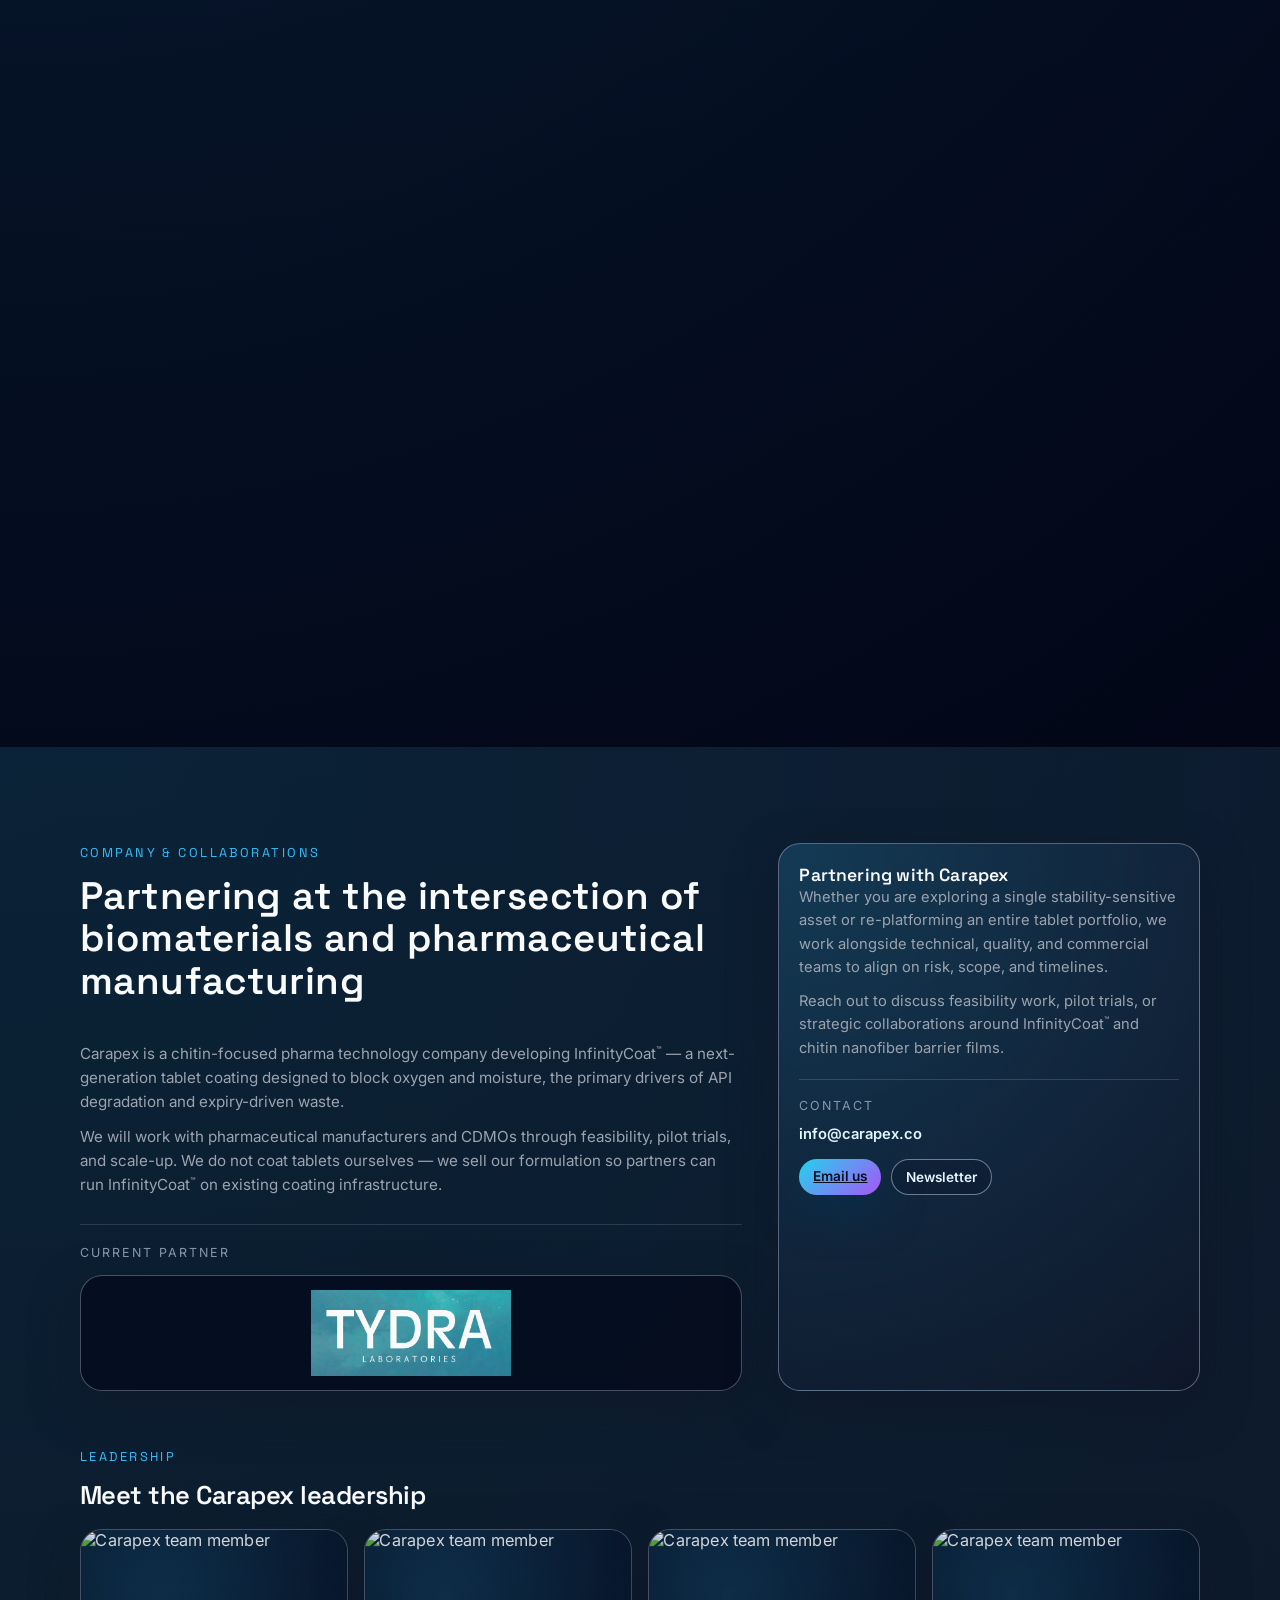
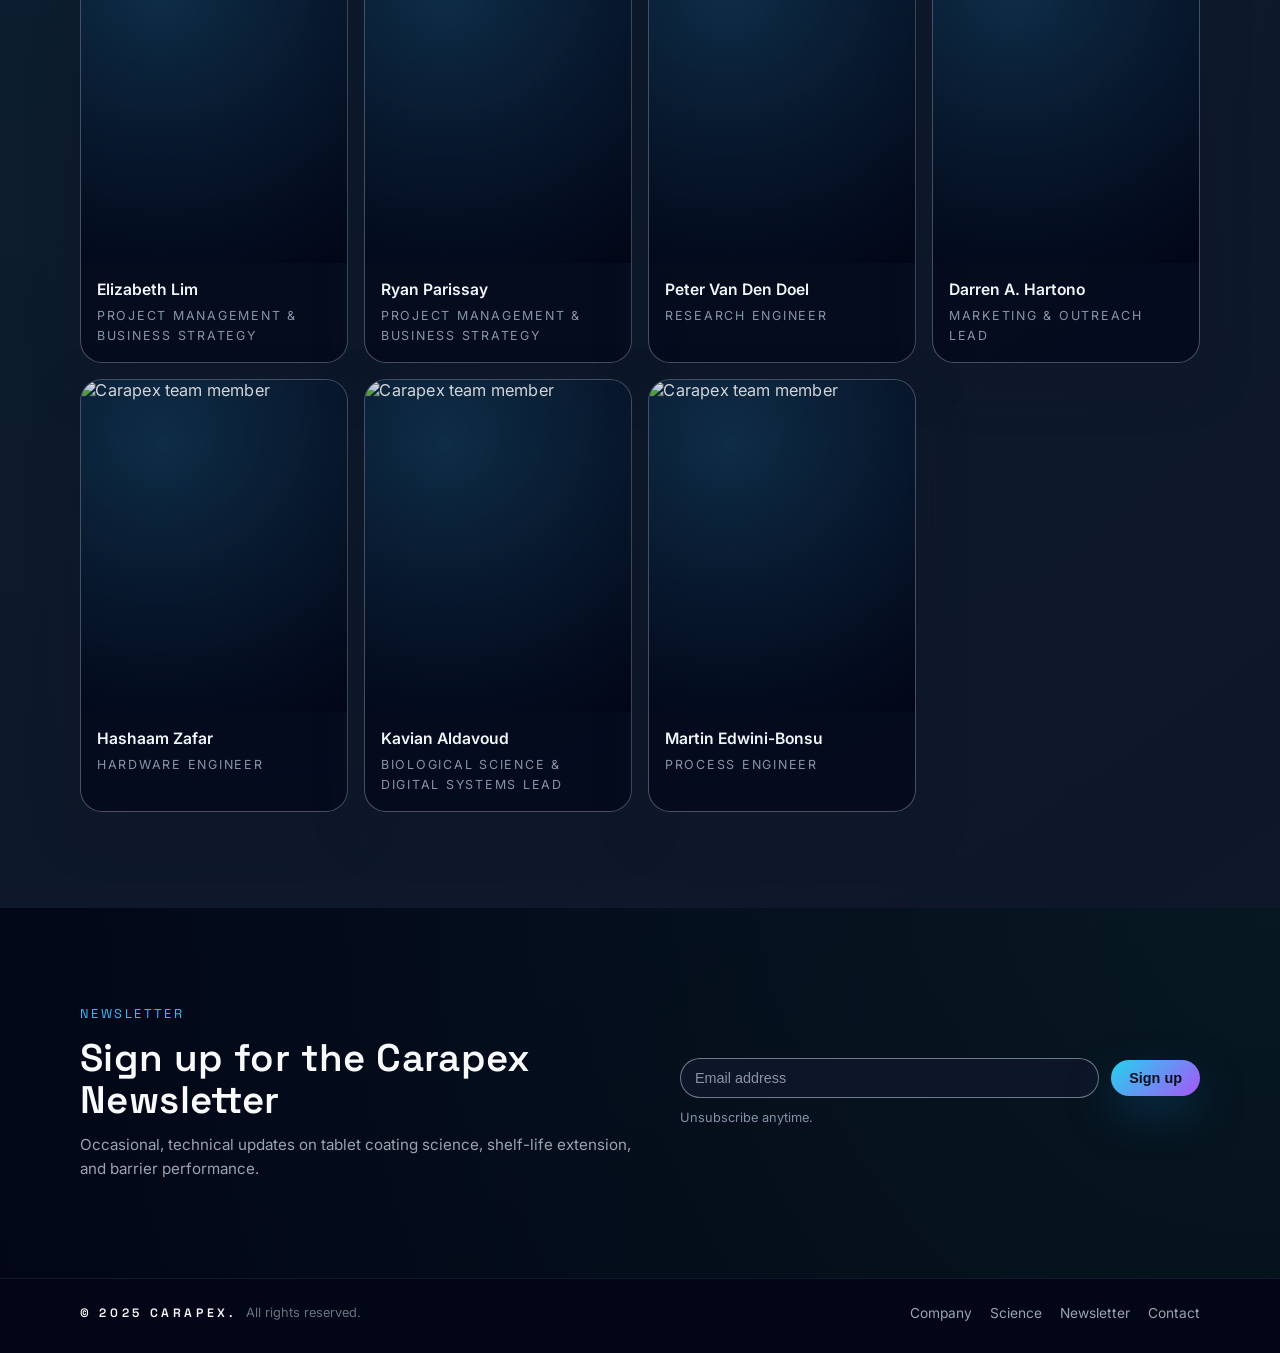
==== commit 04a7eabc: "feat: add science page skeleton and research assets" ====
--- a/index.html
+++ b/index.html
@@ -27,6 +27,7 @@
           <li><a href="#applications">Applications</a></li>
           <li><a href="#manufacturing">Manufacturing</a></li>
           <li><a href="#rnd">R&amp;D</a></li>
+          <li><a href="science.html">Science</a></li>
           <li><a href="#company">Company</a></li>
           <li><a href="#contact" class="nav-cta">Contact</a></li>
         </ul>
@@ -396,6 +397,7 @@
       </div>
       <div class="footer-links">
         <a href="#company">Company</a>
+        <a href="science.html">Science</a>
         <a href="#newsletter">Newsletter</a>
         <a href="#contact">Contact</a>
       </div>
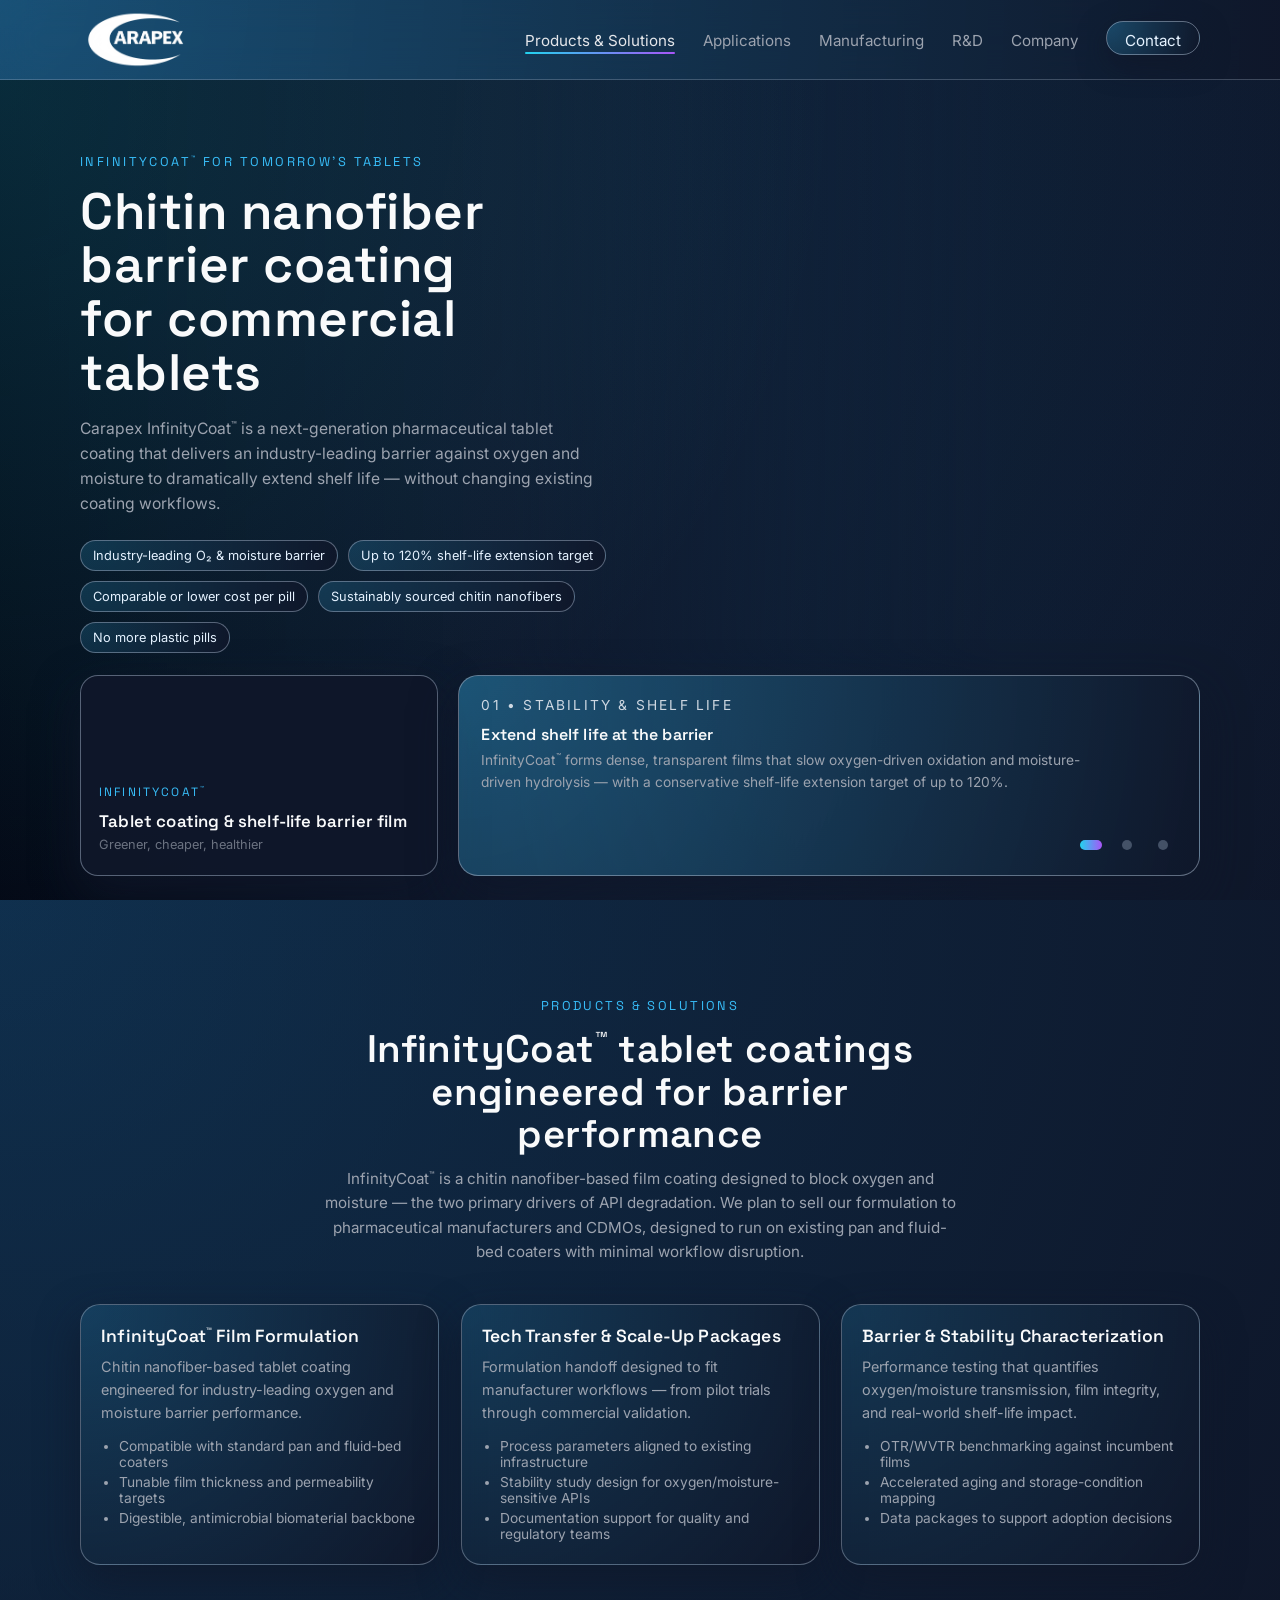
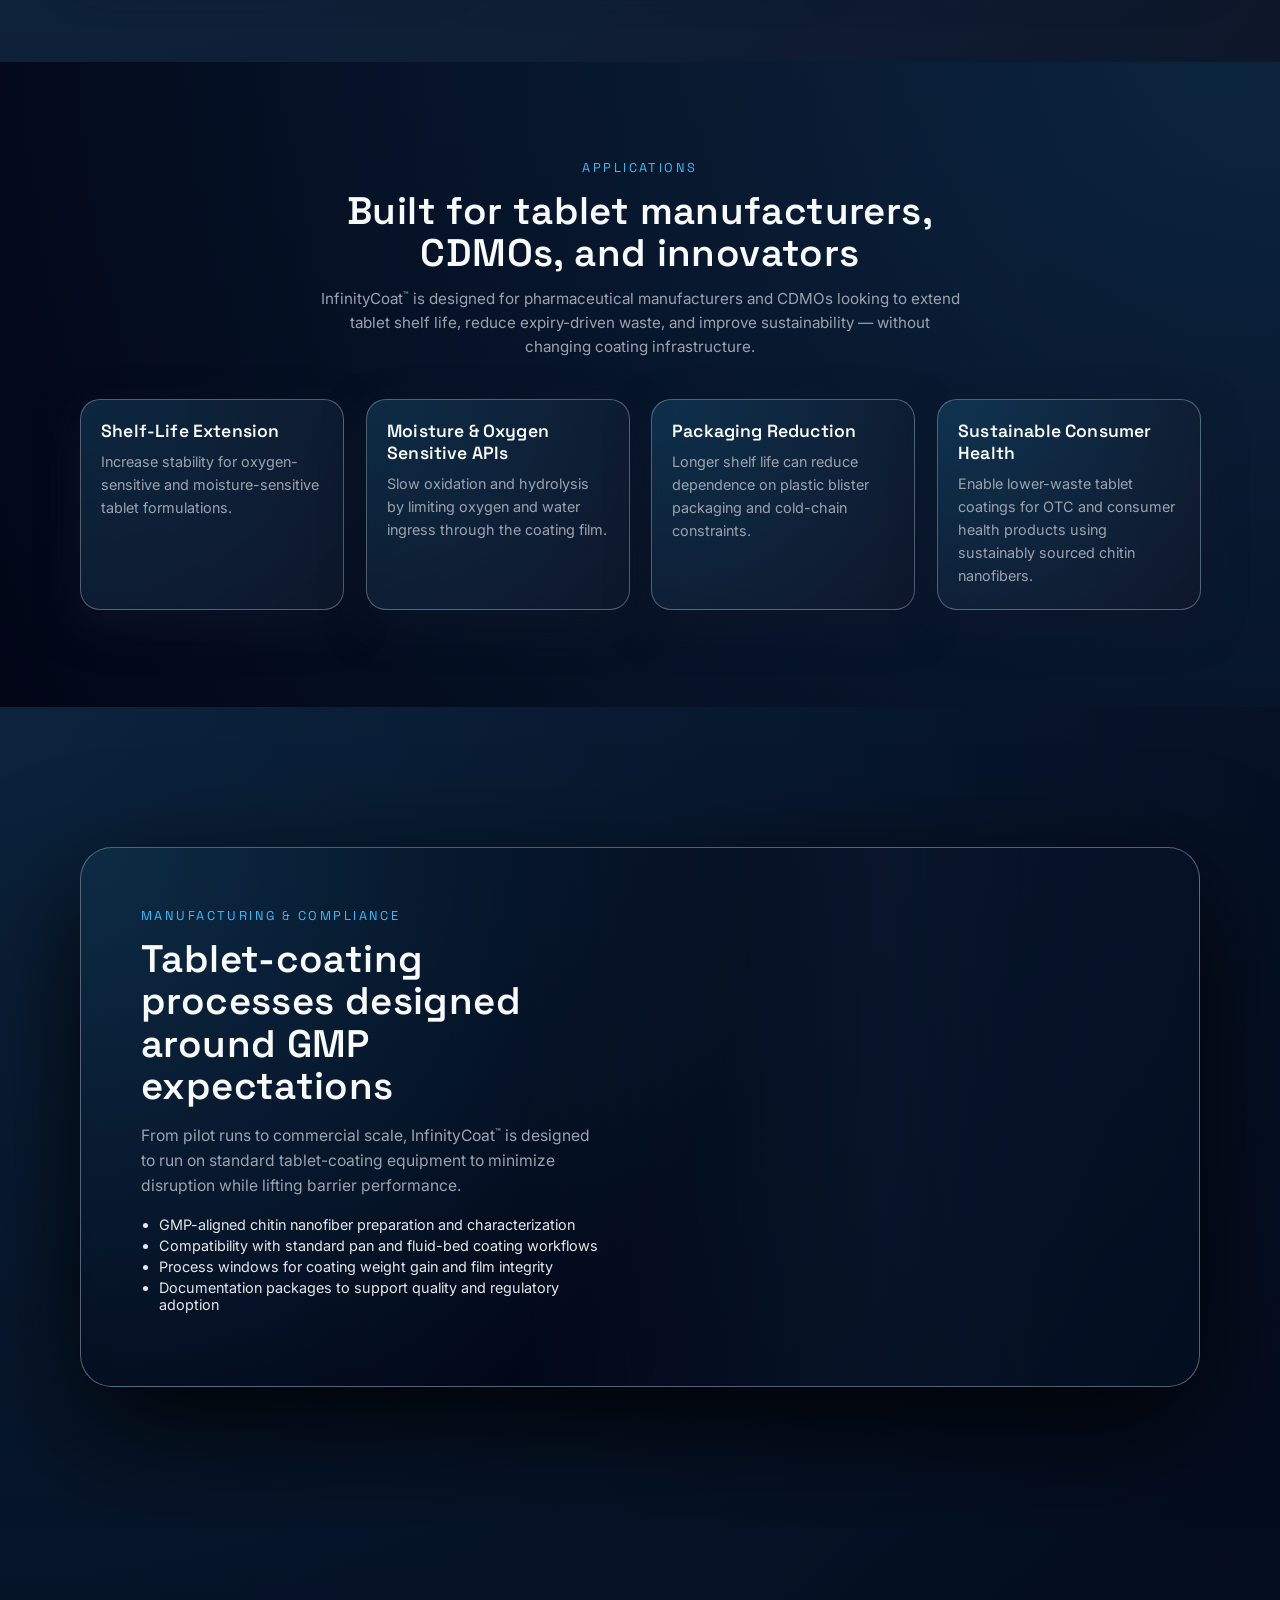
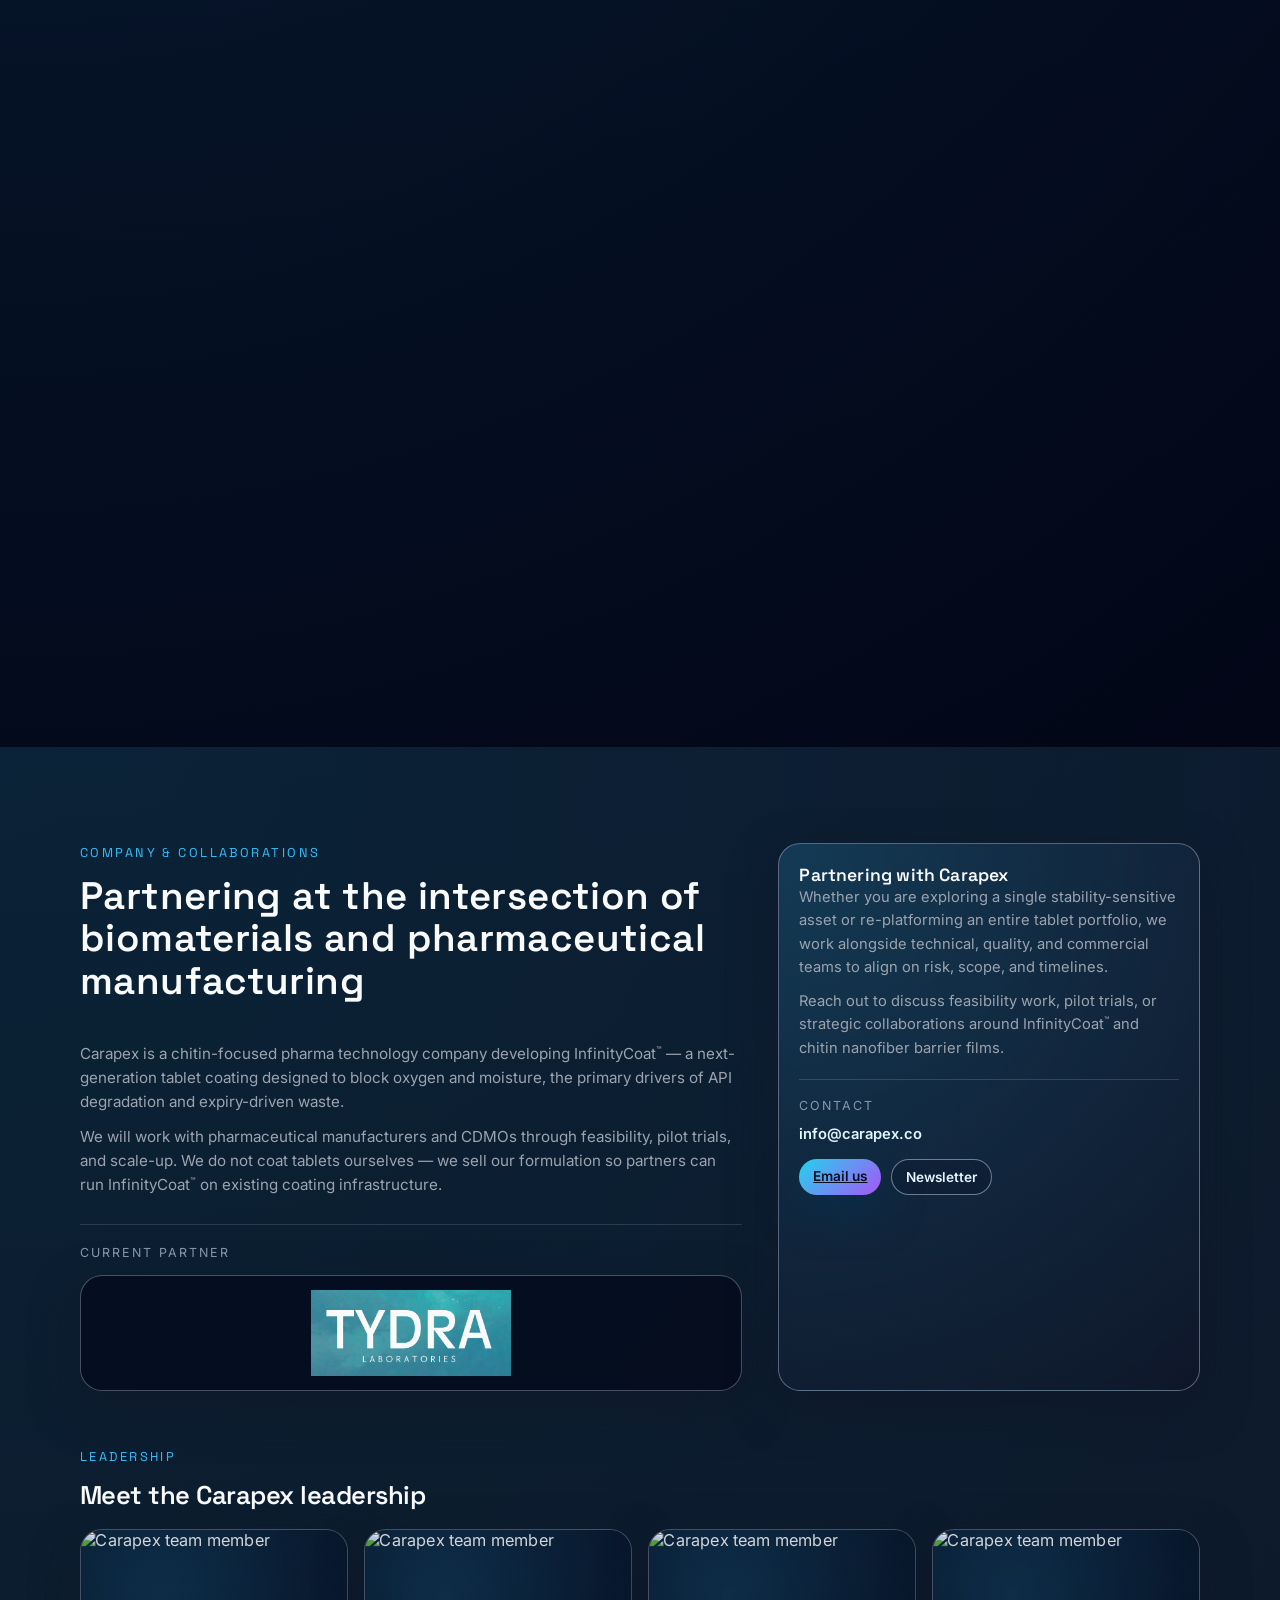
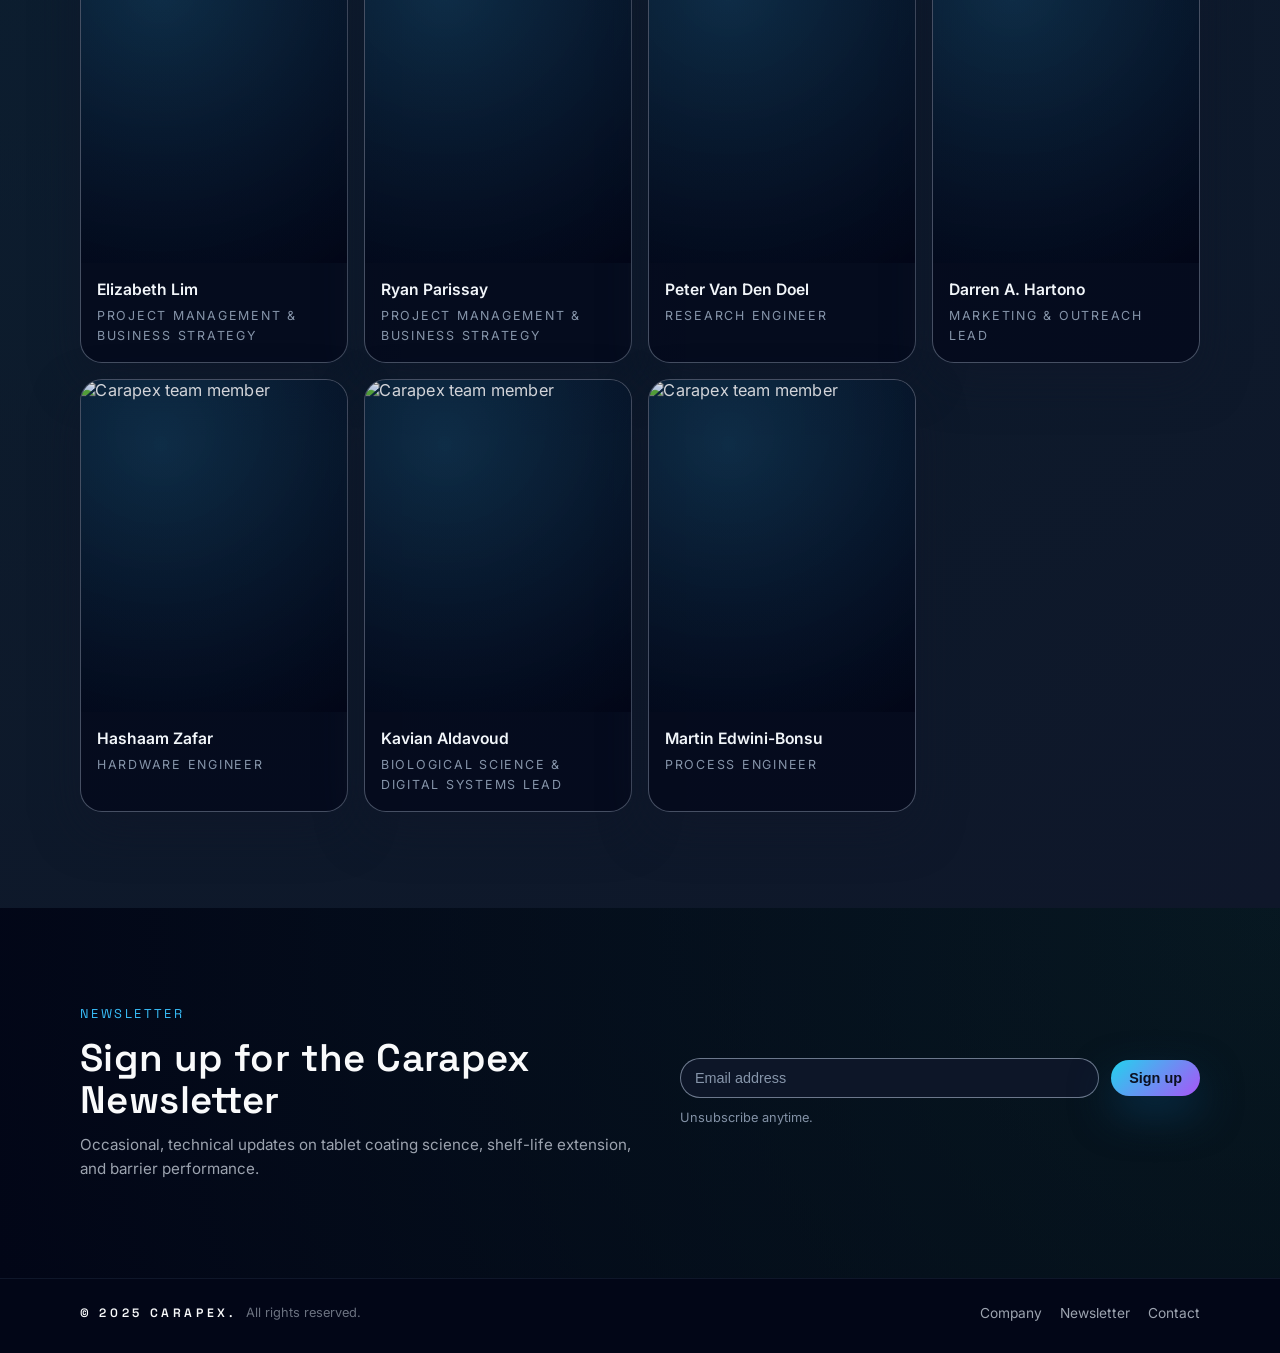
==== commit 1597cdc8: "fix: improve homepage hero carousel" ====
--- a/index.html
+++ b/index.html
@@ -27,7 +27,6 @@
           <li><a href="#applications">Applications</a></li>
           <li><a href="#manufacturing">Manufacturing</a></li>
           <li><a href="#rnd">R&amp;D</a></li>
-          <li><a href="science.html">Science</a></li>
           <li><a href="#company">Company</a></li>
           <li><a href="#contact" class="nav-cta">Contact</a></li>
         </ul>
@@ -69,34 +68,90 @@
           </article>
 
           <section class="hero-carousel" aria-label="InfinityCoat value highlights">
-            <div class="hero-slide active" data-index="0">
-              <p class="slide-kicker">01 • Stability &amp; shelf life</p>
-              <h3>Extend shelf life at the barrier</h3>
-              <p>
-                InfinityCoat<span class="trademark">™</span> forms dense, transparent films that slow oxygen-driven oxidation and moisture-driven hydrolysis — with a conservative shelf-life extension target of up to 120%.
-              </p>
-            </div>
-
-            <div class="hero-slide" data-index="1">
-              <p class="slide-kicker">02 • Economics &amp; supply chain</p>
-              <h3>Reduce expiry-driven write-offs</h3>
-              <p>
-                Globally, an estimated $33B of medicine expires before it can be used. By extending stability windows, InfinityCoat<span class="trademark">™</span> reduces waste, lowers re-manufacturing pressure, and helps manufacturers, healthcare providers, and consumers capture more value from every batch.
-              </p>
-            </div>
-
-            <div class="hero-slide" data-index="2">
-              <p class="slide-kicker">03 • Sustainability</p>
-              <h3>Cut waste and plastic reliance</h3>
-              <p>
-                InfinityCoat<span class="trademark">™</span> is made from chitin nanofibers sourced from recycled organic material like crustacean shells or mushrooms. Longer shelf life can also reduce dependence on plastic blister packaging across the supply chain.
-              </p>
+            <div class="hero-slides">
+              <div
+                class="hero-slide active"
+                data-index="0"
+                id="hero-panel-0"
+                role="tabpanel"
+                aria-labelledby="hero-tab-0"
+                aria-hidden="false"
+              >
+                <p class="slide-kicker">01 • Stability &amp; shelf life</p>
+                <h3>Extend shelf life at the barrier</h3>
+                <p>
+                  InfinityCoat<span class="trademark">™</span> forms dense, transparent films that slow oxygen-driven oxidation and moisture-driven hydrolysis — with a conservative shelf-life extension target of up to 120%.
+                </p>
+              </div>
+
+              <div
+                class="hero-slide"
+                data-index="1"
+                id="hero-panel-1"
+                role="tabpanel"
+                aria-labelledby="hero-tab-1"
+                aria-hidden="true"
+              >
+                <p class="slide-kicker">02 • Economics &amp; supply chain</p>
+                <h3>Reduce expiry-driven write-offs</h3>
+                <p>
+                  Globally, an estimated $33B of medicine expires before it can be used. By extending stability windows, InfinityCoat<span class="trademark">™</span> reduces waste, lowers re-manufacturing pressure, and helps manufacturers, healthcare providers, and consumers capture more value from every batch.
+                </p>
+              </div>
+
+              <div
+                class="hero-slide"
+                data-index="2"
+                id="hero-panel-2"
+                role="tabpanel"
+                aria-labelledby="hero-tab-2"
+                aria-hidden="true"
+              >
+                <p class="slide-kicker">03 • Sustainability</p>
+                <h3>Cut waste and plastic reliance</h3>
+                <p>
+                  InfinityCoat<span class="trademark">™</span> is made from chitin nanofibers sourced from recycled organic material like crustacean shells or mushrooms. Longer shelf life can also reduce dependence on plastic blister packaging across the supply chain.
+                </p>
+              </div>
             </div>
 
             <div class="hero-dots" role="tablist" aria-label="Hero slide selector">
-              <button class="hero-dot active" data-index="0" aria-label="Shelf-life extension slide" aria-pressed="true"></button>
-              <button class="hero-dot" data-index="1" aria-label="Economics &amp; supply chain slide" aria-pressed="false"></button>
-              <button class="hero-dot" data-index="2" aria-label="Sustainability benefits slide" aria-pressed="false"></button>
+              <button
+                class="hero-dot active"
+                id="hero-tab-0"
+                data-index="0"
+                type="button"
+                role="tab"
+                aria-controls="hero-panel-0"
+                aria-selected="true"
+                tabindex="0"
+              >
+                <span class="visually-hidden">Shelf-life extension slide</span>
+              </button>
+              <button
+                class="hero-dot"
+                id="hero-tab-1"
+                data-index="1"
+                type="button"
+                role="tab"
+                aria-controls="hero-panel-1"
+                aria-selected="false"
+                tabindex="-1"
+              >
+                <span class="visually-hidden">Economics and supply chain slide</span>
+              </button>
+              <button
+                class="hero-dot"
+                id="hero-tab-2"
+                data-index="2"
+                type="button"
+                role="tab"
+                aria-controls="hero-panel-2"
+                aria-selected="false"
+                tabindex="-1"
+              >
+                <span class="visually-hidden">Sustainability benefits slide</span>
+              </button>
             </div>
           </section>
         </div>
@@ -397,7 +452,6 @@
       </div>
       <div class="footer-links">
         <a href="#company">Company</a>
-        <a href="science.html">Science</a>
         <a href="#newsletter">Newsletter</a>
         <a href="#contact">Contact</a>
       </div>
--- a/styles.css
+++ b/styles.css
@@ -100,9 +100,8 @@
     filter: brightness(1.05);
   }
 
-  .hero-dot:hover {
-    transform: scale(1.25);
-    background: rgba(148, 163, 184, 0.6);
+  .hero-dot:hover::before {
+    background: rgba(148, 163, 184, 0.72);
   }
 
   .btn-primary:hover {
@@ -426,7 +425,7 @@
 .hero-bottom-inner {
   display: flex;
   gap: 20px;
-  align-items: flex-end;
+  align-items: stretch;
 }
 
 .hero-chip,
@@ -436,6 +435,9 @@
 
 .hero-chip {
   flex: 0 0 32%;
+  display: flex;
+  flex-direction: column;
+  justify-content: flex-end;
   padding: 18px 18px 20px;
   border-radius: 18px;
   background: rgba(15, 23, 42, 0.96);
@@ -466,26 +468,36 @@
 
 .hero-carousel {
   flex: 1;
-  padding: 18px 22px 18px;
+  display: grid;
+  grid-template-rows: minmax(0, 1fr) auto;
+  gap: 16px;
+  padding: 18px 22px 16px;
   border-radius: 20px;
   background: radial-gradient(circle at 0 0, rgba(56, 189, 248, 0.36), rgba(15, 23, 42, 0.96));
   border: 1px solid rgba(148, 163, 184, 0.6);
   box-shadow: var(--shadow-soft);
   position: relative;
-  min-height: 138px;
   overflow: hidden;
 }
 
+.hero-slides {
+  display: grid;
+  min-height: 0;
+}
+
 .hero-slide {
-  position: absolute;
-  inset: 18px 22px 62px;
+  grid-area: 1 / 1;
   opacity: 0;
+  visibility: hidden;
+  pointer-events: none;
   transform: translateY(10px);
   transition: opacity 260ms ease-out, transform 260ms ease-out;
 }
 
 .hero-slide.active {
   opacity: 1;
+  visibility: visible;
+  pointer-events: auto;
   transform: translateY(0);
 }
 
@@ -504,29 +516,41 @@
 
 .hero-slide p {
   font-size: 0.86rem;
-  max-width: 580px;
+  max-width: 620px;
 }
 
 .hero-dots {
-  position: absolute;
-  right: 18px;
-  bottom: 12px;
-  display: flex;
-  gap: 6px;
+  display: flex;
+  justify-self: end;
+  gap: 8px;
 }
 
 .hero-dot {
-  width: 8px;
-  height: 8px;
-  border-radius: 999px;
+  position: relative;
+  display: inline-flex;
+  align-items: center;
+  justify-content: center;
+  width: 28px;
+  height: 28px;
   border: none;
   padding: 0;
   cursor: pointer;
+  background: transparent;
+}
+
+.hero-dot::before {
+  content: "";
+  width: 10px;
+  height: 10px;
+  border-radius: 999px;
   background: rgba(148, 163, 184, 0.4);
-}
-
-.hero-dot.active {
-  width: 18px;
+  transition: width var(--duration-med) var(--ease-out),
+    background-color var(--duration-med) var(--ease-out),
+    filter var(--duration-med) var(--ease-out);
+}
+
+.hero-dot.active::before {
+  width: 22px;
   background: linear-gradient(90deg, #22d3ee, #a855f7);
 }
 
@@ -1121,8 +1145,8 @@
   }
 
   .hero-carousel {
-    padding: 16px 16px 16px;
-    min-height: 220px;
+    gap: 14px;
+    padding: 16px 16px 14px;
   }
 
   
@@ -1161,14 +1185,6 @@
     padding: 16px 16px 18px;
   }
   
-  .hero-slide {
-    inset: 16px 16px 56px;
-  }
-  
-  .hero-dots {
-    right: 14px;
-    bottom: 10px;
-  }
 .stack-panel {
     height: calc(100vh - var(--header-height));
   }
@@ -1227,18 +1243,9 @@
     padding-bottom: 22px;
   }
 
-  
   .hero-carousel {
+    gap: 12px;
     padding: 14px 14px 14px;
-    min-height: 248px;
-  }
-  
-  .hero-slide {
-    inset: 14px 14px 58px;
-  }
-  
-  .hero-dot.active {
-    width: 16px;
   }
 
   .section {
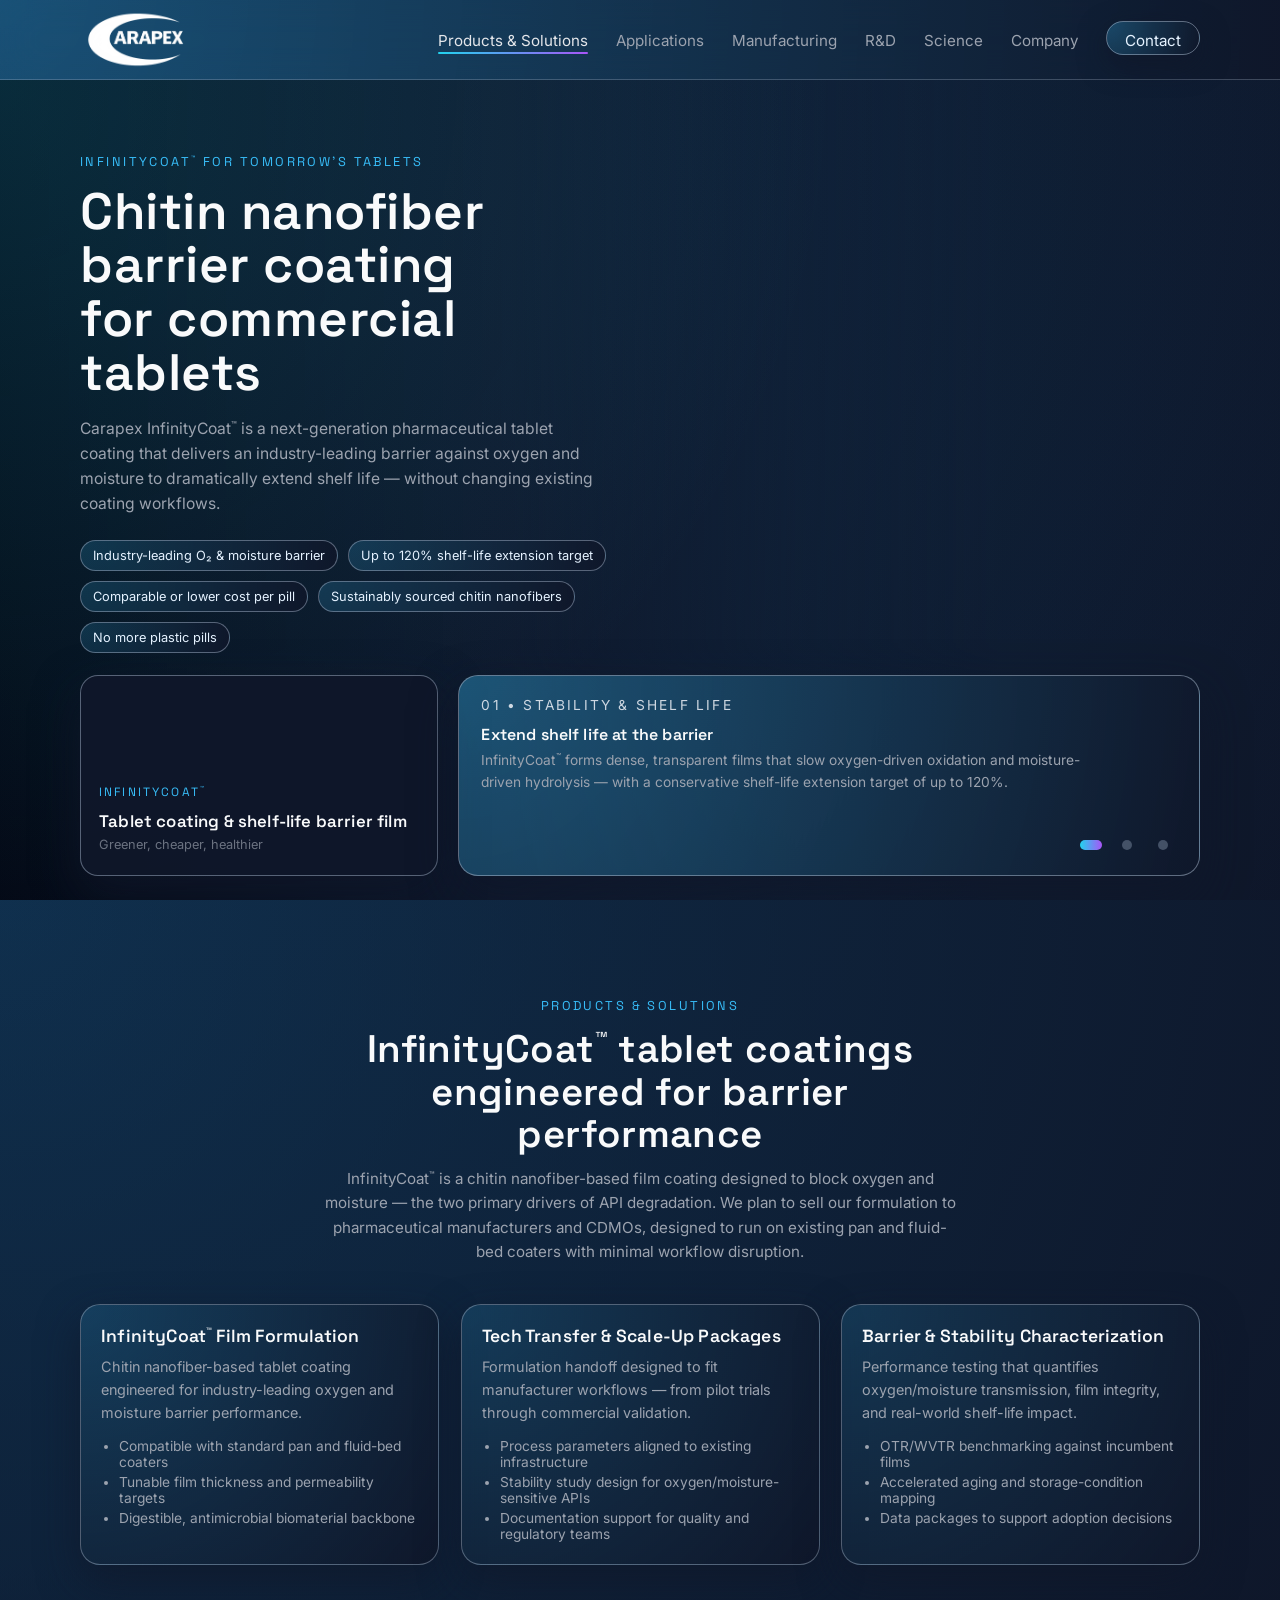
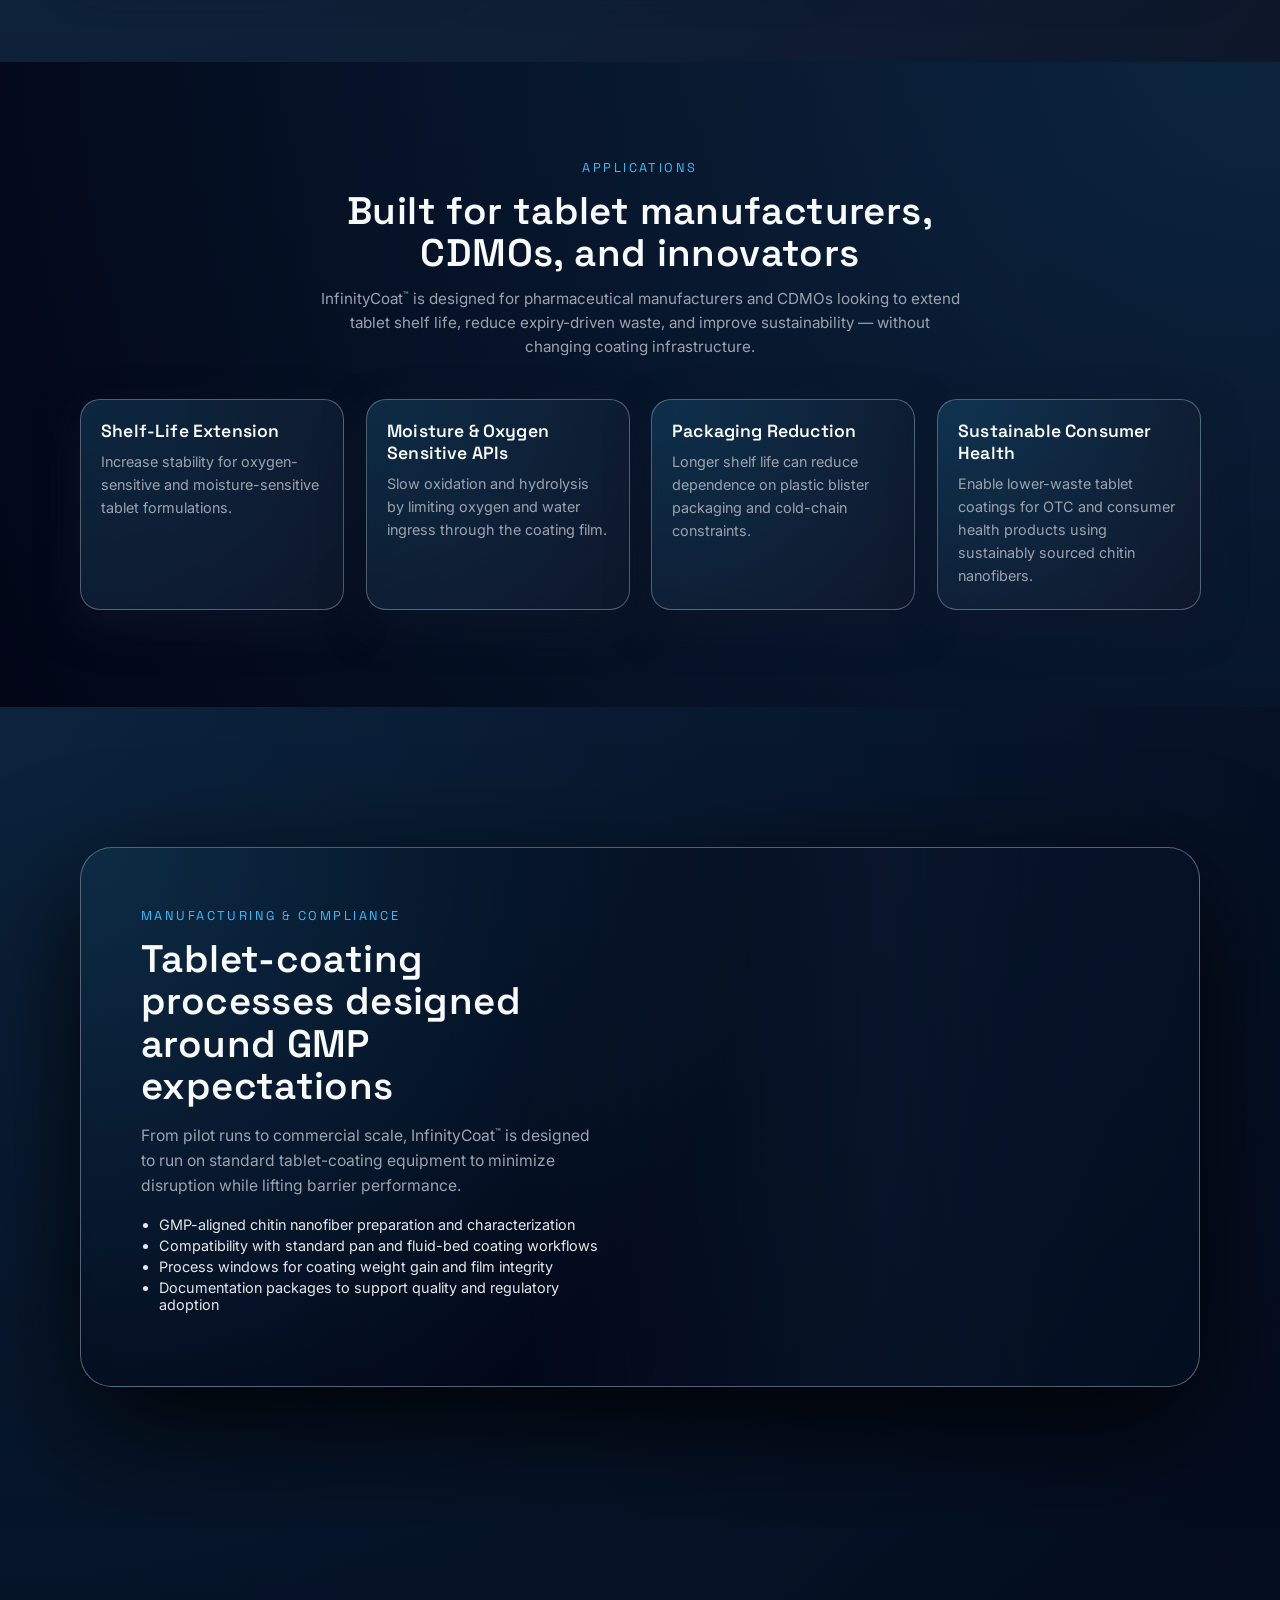
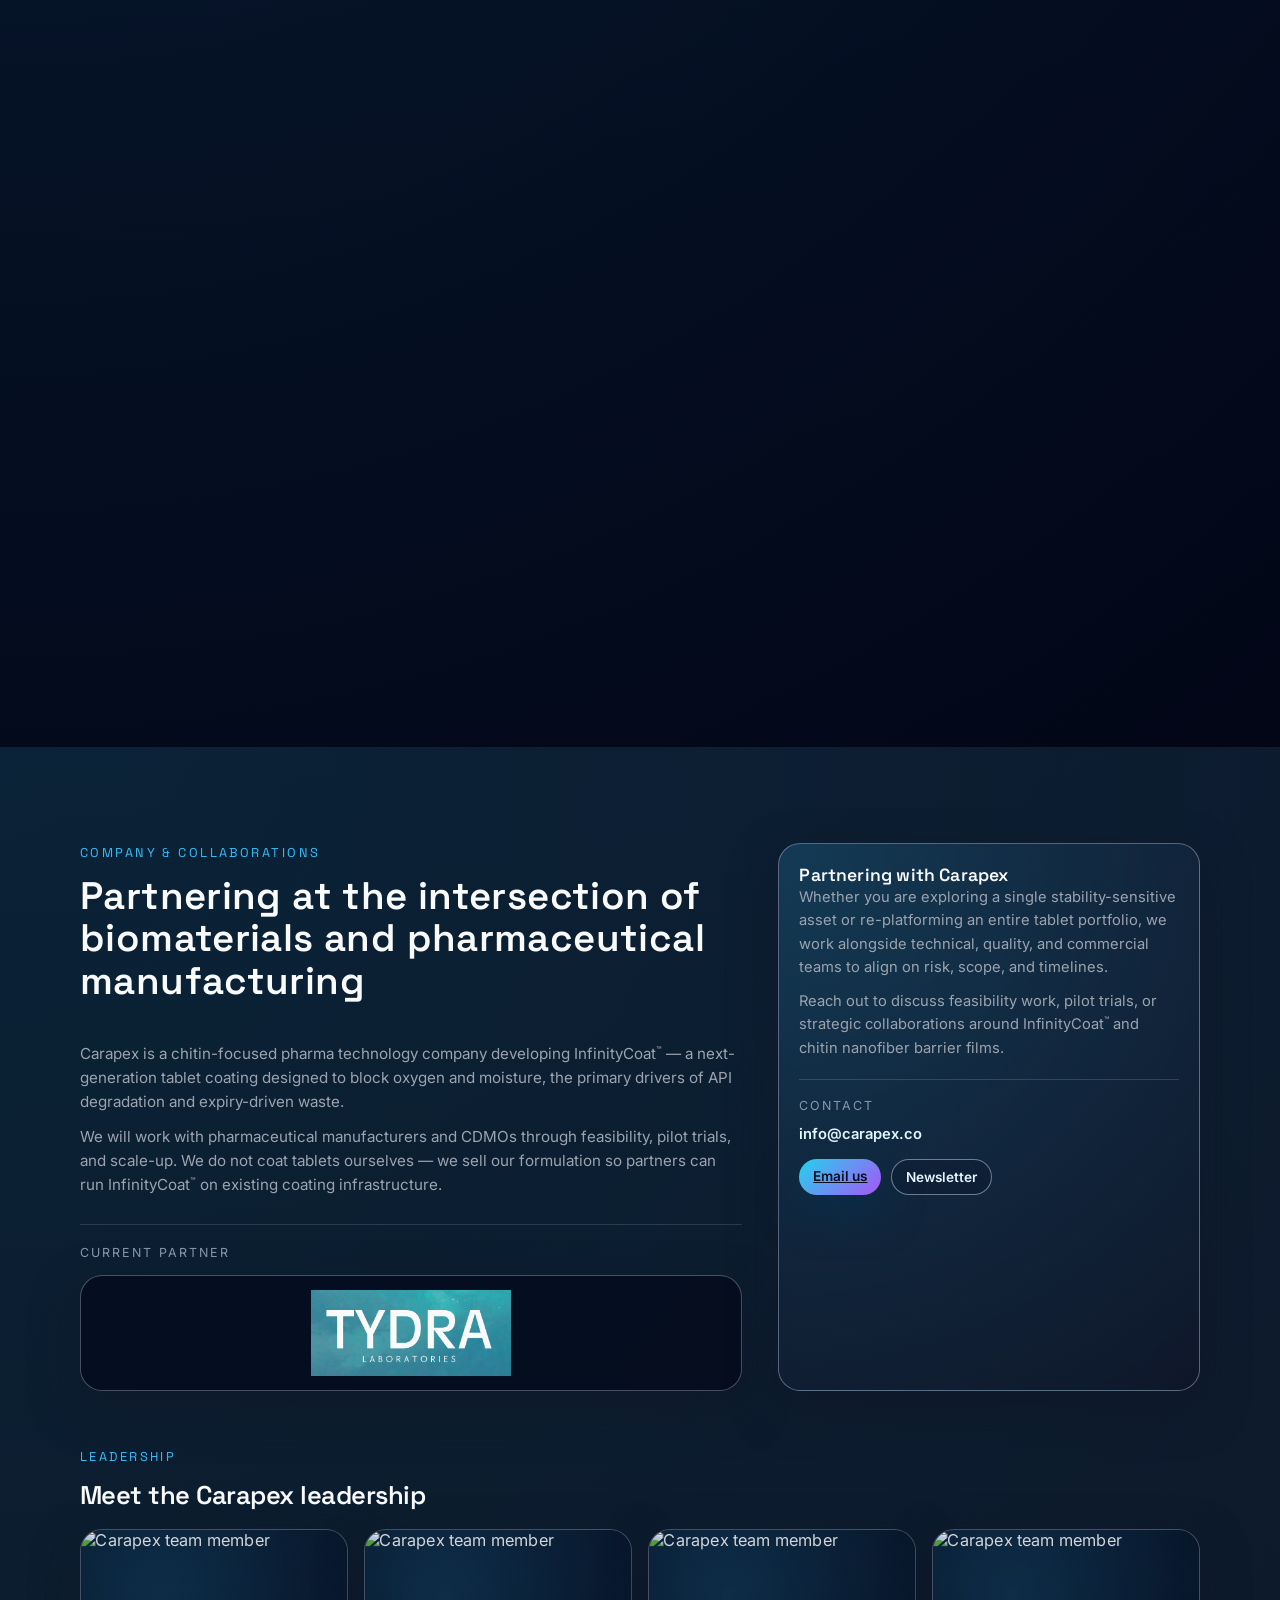
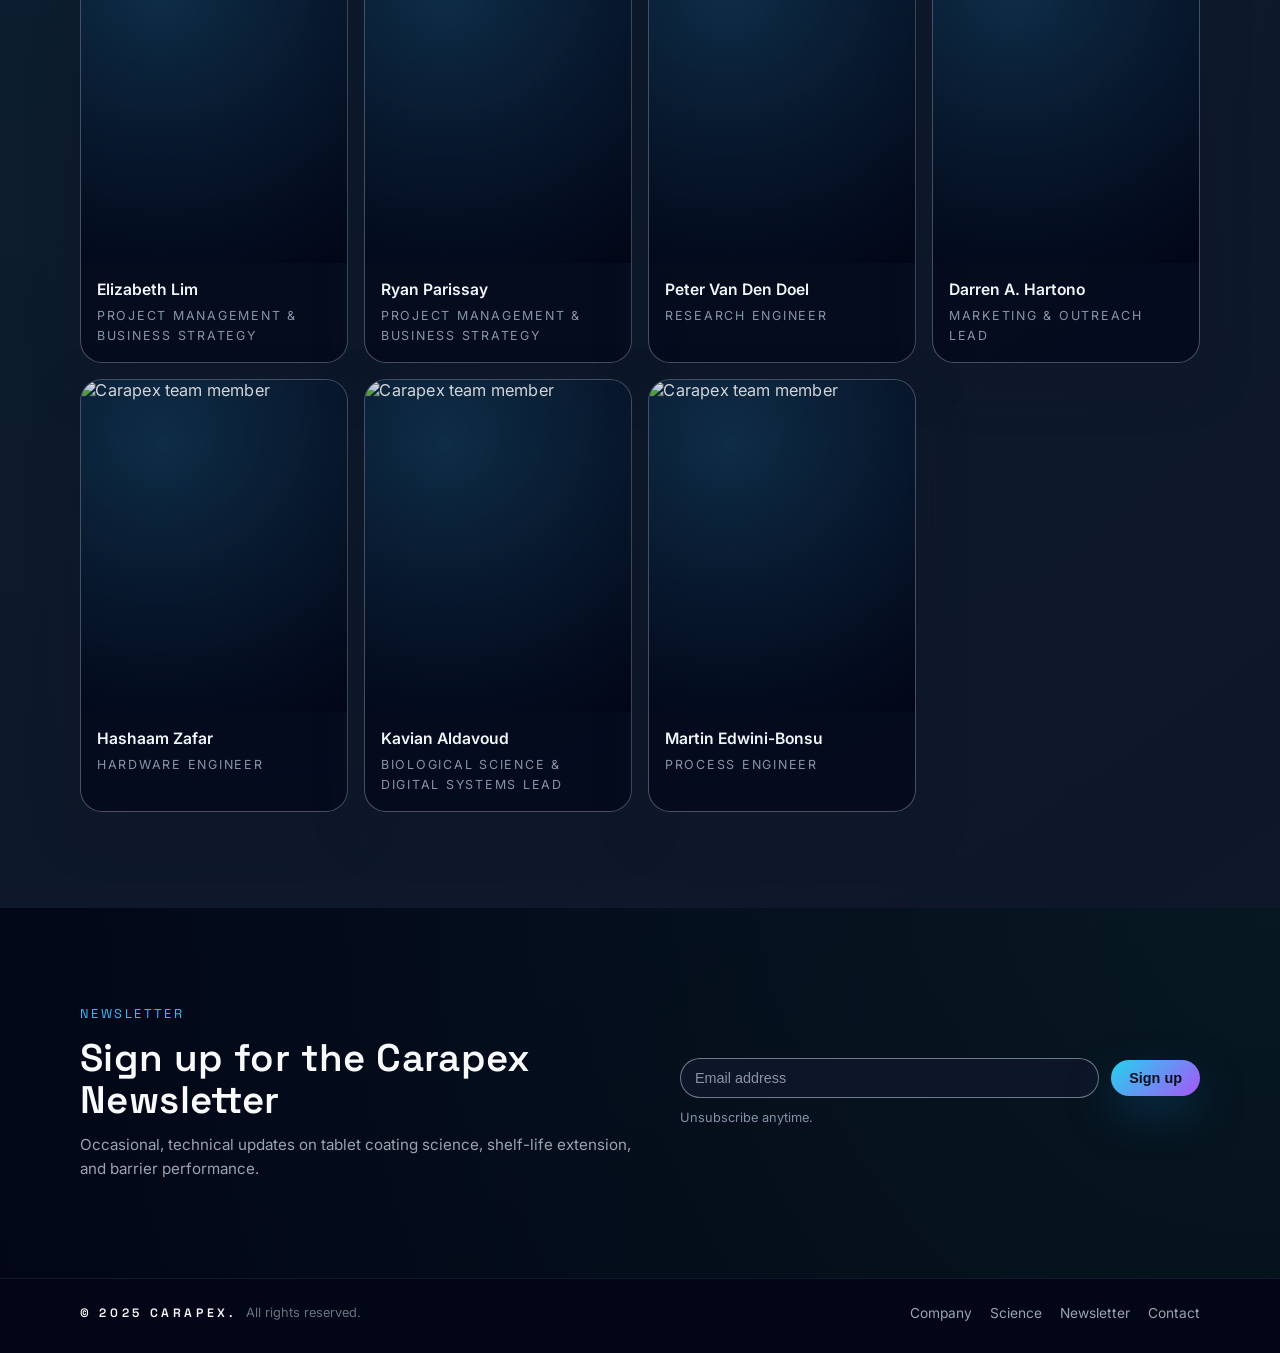
==== commit 58600040: "fix: improve homepage hero carousel" ====
--- a/index.html
+++ b/index.html
@@ -18,17 +18,18 @@
       </a>
 
       <nav class="main-nav" aria-label="Primary navigation">
-        <button class="menu-toggle" aria-label="Toggle navigation">
+        <button class="menu-toggle" aria-label="Toggle navigation" aria-expanded="false" aria-controls="primary-nav-links">
           <span></span>
           <span></span>
         </button>
-        <ul class="nav-links">
+        <ul class="nav-links" id="primary-nav-links">
           <li><a href="#products">Products &amp; Solutions</a></li>
           <li><a href="#applications">Applications</a></li>
           <li><a href="#manufacturing">Manufacturing</a></li>
           <li><a href="#rnd">R&amp;D</a></li>
+          <li><a href="science.html">Science</a></li>
           <li><a href="#company">Company</a></li>
-          <li><a href="#contact" class="nav-cta">Contact</a></li>
+          <li><a href="contact.html" class="nav-cta">Contact</a></li>
         </ul>
       </nav>
     </div>
@@ -452,8 +453,9 @@
       </div>
       <div class="footer-links">
         <a href="#company">Company</a>
+        <a href="science.html">Science</a>
         <a href="#newsletter">Newsletter</a>
-        <a href="#contact">Contact</a>
+        <a href="contact.html">Contact</a>
       </div>
     </div>
   </footer>
--- a/styles.css
+++ b/styles.css
@@ -1078,6 +1078,798 @@
   clip: rect(0, 0, 0, 0);
   white-space: nowrap;
   border: 0;
+}
+
+/* ===== Science page ===== */
+
+.science-page {
+  --science-border: rgba(148, 163, 184, 0.28);
+  --science-border-strong: rgba(125, 211, 252, 0.48);
+  --science-gridline: rgba(125, 211, 252, 0.06);
+  --science-text: #dbe7f5;
+  --science-text-soft: #a9bbcf;
+}
+
+.science-page .science-hero,
+.science-page #why-chitin,
+.science-page #comparison,
+.science-page #research-pillars,
+.science-page #research-library,
+.science-page #validation-status,
+.science-page #references {
+  position: relative;
+  overflow: hidden;
+}
+
+.science-page .science-hero .container,
+.science-page #why-chitin .container,
+.science-page #comparison .container,
+.science-page #research-pillars .container,
+.science-page #research-library .container,
+.science-page #validation-status .container,
+.science-page #references .container {
+  position: relative;
+  z-index: 1;
+}
+
+.science-page .science-hero {
+  background:
+    radial-gradient(circle at 0 0, rgba(56, 189, 248, 0.22), transparent 38%),
+    linear-gradient(180deg, rgba(2, 6, 23, 0.98), rgba(1, 4, 14, 0.94));
+}
+
+.science-page .science-hero::before {
+  content: "";
+  position: absolute;
+  inset: 0;
+  background:
+    repeating-linear-gradient(90deg, transparent 0 72px, var(--science-gridline) 72px 73px),
+    repeating-linear-gradient(180deg, transparent 0 72px, var(--science-gridline) 72px 73px);
+  opacity: 0.65;
+  pointer-events: none;
+}
+
+.science-page .science-hero::after,
+.science-page #research-library::before,
+.science-page #validation-status::before {
+  content: "";
+  position: absolute;
+  inset: auto;
+  width: 420px;
+  height: 420px;
+  border-radius: 50%;
+  background: radial-gradient(circle, rgba(34, 211, 238, 0.12), transparent 68%);
+  filter: blur(10px);
+  pointer-events: none;
+}
+
+.science-page .science-hero::after {
+  top: -140px;
+  right: -90px;
+}
+
+.science-page #research-library::before {
+  top: 90px;
+  right: -180px;
+}
+
+.science-page #validation-status::before {
+  bottom: -180px;
+  left: -120px;
+}
+
+.science-page .science-hero h1,
+.science-page .science-hero .section-lead,
+.science-page .science-hero p:not(.eyebrow) {
+  max-width: 72ch;
+}
+
+.science-page .science-hero .section-lead {
+  font-size: 1.02rem;
+  color: var(--science-text);
+}
+
+.science-page .science-hero p:not(.eyebrow) {
+  color: var(--science-text-soft);
+}
+
+.science-page .science-evidence-strip {
+  display: grid;
+  grid-template-columns: repeat(3, minmax(0, 1fr));
+  gap: 18px;
+  margin-top: 34px;
+}
+
+.science-page .science-evidence-card,
+.science-page .science-card,
+.science-page .library-entry {
+  position: relative;
+  overflow: hidden;
+  transition: transform var(--duration-med) var(--ease-out),
+    border-color var(--duration-med) var(--ease-out),
+    box-shadow var(--duration-med) var(--ease-out),
+    filter var(--duration-med) var(--ease-out);
+}
+
+.science-page .science-evidence-card {
+  padding: 24px 22px;
+  border-radius: 26px;
+  background:
+    linear-gradient(180deg, rgba(9, 18, 37, 0.96), rgba(2, 8, 20, 0.96)),
+    radial-gradient(circle at 0 0, rgba(56, 189, 248, 0.16), transparent 55%);
+  border: 1px solid var(--science-border);
+  box-shadow: 0 22px 52px rgba(2, 8, 20, 0.6);
+}
+
+.science-page .science-evidence-card::before,
+.science-page .science-card::before,
+.science-page .library-entry::before {
+  content: "";
+  position: absolute;
+  inset: 0 0 auto;
+  height: 1px;
+  background: linear-gradient(90deg, rgba(34, 211, 238, 0), rgba(34, 211, 238, 0.82), rgba(34, 211, 238, 0));
+}
+
+.science-page .science-evidence-card h2 {
+  font-size: 1rem;
+  letter-spacing: 0.08em;
+  text-transform: uppercase;
+  margin-bottom: 12px;
+}
+
+.science-page .science-evidence-card p,
+.science-page .science-card p,
+.science-page .science-card li,
+.science-page .comparison-matrix td,
+.science-page .library-entry p,
+.science-page .library-entry li,
+.science-page .references-list li {
+  color: var(--science-text-soft);
+}
+
+.science-page .science-evidence-card span,
+.science-page .science-card span,
+.science-page .comparison-matrix span,
+.science-page .library-entry span {
+  color: #7dd3fc;
+}
+
+.science-page .science-mechanism {
+  margin: 36px 0 0;
+  padding: 30px;
+  border-radius: 32px;
+  border: 1px solid var(--science-border);
+  background:
+    linear-gradient(145deg, rgba(8, 17, 34, 0.96), rgba(2, 8, 20, 0.95)),
+    radial-gradient(circle at 100% 0, rgba(34, 211, 238, 0.12), transparent 50%);
+  box-shadow: 0 32px 72px rgba(2, 8, 20, 0.62);
+  display: grid;
+  grid-template-columns: minmax(0, 1.15fr) minmax(280px, 0.85fr);
+  gap: 22px 28px;
+  align-items: start;
+}
+
+.science-page .science-mechanism > * {
+  min-width: 0;
+}
+
+.science-page .mechanism-shell {
+  position: relative;
+  min-height: 320px;
+  display: grid;
+  place-items: center;
+  padding: 28px;
+  border-radius: 28px;
+  background:
+    linear-gradient(180deg, rgba(10, 18, 38, 0.94), rgba(3, 9, 21, 0.96)),
+    repeating-linear-gradient(90deg, transparent 0 28px, var(--science-gridline) 28px 29px),
+    repeating-linear-gradient(180deg, transparent 0 28px, var(--science-gridline) 28px 29px);
+  border: 1px solid rgba(148, 163, 184, 0.22);
+}
+
+.science-page .mechanism-shell::before {
+  content: "";
+  position: absolute;
+  inset: 12% 18%;
+  border: 1px dashed rgba(125, 211, 252, 0.18);
+  border-radius: 50%;
+}
+
+.science-page .mechanism-barrier {
+  position: relative;
+  width: min(340px, 100%);
+  aspect-ratio: 1;
+  border-radius: 50%;
+  display: grid;
+  place-items: center;
+  padding: 34px;
+  border: 1px dashed rgba(125, 211, 252, 0.42);
+  background:
+    radial-gradient(circle, rgba(56, 189, 248, 0.18), rgba(8, 17, 34, 0.18) 60%, rgba(2, 8, 20, 0.05) 100%);
+  box-shadow: inset 0 0 0 24px rgba(14, 165, 233, 0.08), 0 28px 60px rgba(2, 8, 20, 0.4);
+}
+
+.science-page .mechanism-barrier p,
+.science-page .mechanism-core p {
+  font-family: "Space Grotesk", system-ui, sans-serif;
+  letter-spacing: 0.05em;
+  text-align: center;
+}
+
+.science-page .mechanism-barrier > p {
+  font-size: 0.8rem;
+  text-transform: uppercase;
+  color: #dff4ff;
+}
+
+.science-page .mechanism-core {
+  width: 56%;
+  aspect-ratio: 1;
+  border-radius: 50%;
+  display: grid;
+  place-items: center;
+  padding: 20px;
+  border: 1px solid rgba(148, 163, 184, 0.3);
+  background: linear-gradient(180deg, rgba(15, 23, 42, 0.96), rgba(30, 41, 59, 0.9));
+  box-shadow: 0 18px 38px rgba(2, 8, 20, 0.42);
+}
+
+.science-page .mechanism-core p {
+  font-size: 0.74rem;
+  color: var(--text-main);
+}
+
+.science-page .mechanism-flows {
+  display: grid;
+  gap: 14px;
+}
+
+.science-page .mechanism-flow {
+  position: relative;
+  padding: 18px 18px 18px 52px;
+  border-radius: 22px;
+  background: rgba(7, 16, 34, 0.9);
+  border: 1px solid rgba(148, 163, 184, 0.24);
+}
+
+.science-page .mechanism-flow::before {
+  content: "";
+  position: absolute;
+  left: 20px;
+  top: 23px;
+  width: 14px;
+  height: 14px;
+  border-top: 2px solid rgba(34, 211, 238, 0.9);
+  border-right: 2px solid rgba(34, 211, 238, 0.9);
+  transform: rotate(45deg);
+}
+
+.science-page .mechanism-flow p:first-child {
+  font-family: "Space Grotesk", system-ui, sans-serif;
+  font-size: 0.78rem;
+  letter-spacing: 0.12em;
+  text-transform: uppercase;
+  color: rgba(191, 219, 254, 0.9);
+}
+
+.science-page .mechanism-flow p:last-child {
+  margin-top: 8px;
+  color: var(--science-text);
+  font-size: 0.94rem;
+}
+
+.science-page .mechanism-legend,
+.science-page .science-mechanism figcaption {
+  grid-column: 1 / -1;
+}
+
+.science-page .mechanism-legend {
+  padding: 16px 18px;
+  border-radius: 20px;
+  border: 1px solid rgba(148, 163, 184, 0.2);
+  background: rgba(2, 8, 20, 0.58);
+  color: var(--science-text-soft);
+}
+
+.science-page .mechanism-legend strong {
+  color: #f8fafc;
+}
+
+.science-page .science-mechanism figcaption {
+  font-size: 0.82rem;
+  color: rgba(148, 163, 184, 0.9);
+}
+
+.science-page .science-grid {
+  display: grid;
+  grid-template-columns: repeat(auto-fit, minmax(240px, 1fr));
+  gap: 18px;
+  margin-top: 32px;
+}
+
+.science-page .science-card {
+  padding: 24px 22px;
+  border-radius: 24px;
+  border: 1px solid var(--science-border);
+  background:
+    linear-gradient(180deg, rgba(8, 16, 33, 0.92), rgba(2, 8, 20, 0.94)),
+    radial-gradient(circle at 100% 0, rgba(34, 211, 238, 0.08), transparent 42%);
+  box-shadow: 0 18px 48px rgba(2, 8, 20, 0.54);
+}
+
+.science-page .science-card h3 {
+  margin-bottom: 10px;
+}
+
+.science-page .science-card ul {
+  margin: 0;
+  padding-left: 18px;
+  display: grid;
+  gap: 8px;
+}
+
+.science-page #research-pillars .science-card h3 {
+  font-size: 1rem;
+}
+
+.science-page .comparison-matrix {
+  margin-top: 30px;
+  padding: 10px;
+  border-radius: 30px;
+  border: 1px solid var(--science-border);
+  background:
+    linear-gradient(180deg, rgba(7, 14, 30, 0.95), rgba(2, 8, 20, 0.96)),
+    radial-gradient(circle at 0 0, rgba(34, 211, 238, 0.1), transparent 35%);
+  box-shadow: 0 28px 70px rgba(2, 8, 20, 0.62);
+  overflow-x: auto;
+  -webkit-overflow-scrolling: touch;
+}
+
+.science-page .comparison-matrix table {
+  width: 100%;
+  min-width: 860px;
+  border-collapse: separate;
+  border-spacing: 0;
+}
+
+.science-page .comparison-matrix th,
+.science-page .comparison-matrix td {
+  padding: 16px 18px;
+  border-bottom: 1px solid rgba(148, 163, 184, 0.16);
+  vertical-align: top;
+  text-align: left;
+}
+
+.science-page .comparison-matrix thead th {
+  font-family: "Space Grotesk", system-ui, sans-serif;
+  font-size: 0.76rem;
+  letter-spacing: 0.14em;
+  text-transform: uppercase;
+  color: rgba(191, 219, 254, 0.92);
+  background: rgba(12, 24, 45, 0.9);
+}
+
+.science-page .comparison-matrix thead th:first-child {
+  border-top-left-radius: 20px;
+}
+
+.science-page .comparison-matrix thead th:last-child {
+  border-top-right-radius: 20px;
+}
+
+.science-page .comparison-matrix tbody th {
+  position: sticky;
+  left: 0;
+  width: 19ch;
+  min-width: 19ch;
+  background: linear-gradient(180deg, rgba(8, 16, 33, 0.98), rgba(4, 10, 23, 0.98));
+  color: #f8fafc;
+  box-shadow: 1px 0 0 rgba(148, 163, 184, 0.16);
+}
+
+.science-page .comparison-matrix tbody td:last-child {
+  color: #dff4ff;
+  font-weight: 500;
+}
+
+.science-page .comparison-matrix tbody tr:last-child th,
+.science-page .comparison-matrix tbody tr:last-child td {
+  border-bottom: none;
+}
+
+.science-page .research-library-list {
+  display: grid;
+  gap: 22px;
+  margin-top: 32px;
+}
+
+.science-page .library-entry {
+  display: grid;
+  grid-template-columns: minmax(0, 1.3fr) minmax(320px, 0.92fr);
+  gap: 16px 24px;
+  align-items: start;
+  padding: 28px;
+  border-radius: 30px;
+  border: 1px solid var(--science-border);
+  background:
+    linear-gradient(180deg, rgba(8, 16, 33, 0.96), rgba(2, 8, 20, 0.95)),
+    radial-gradient(circle at 100% 0, rgba(34, 211, 238, 0.09), transparent 45%);
+  box-shadow: 0 26px 68px rgba(2, 8, 20, 0.58);
+}
+
+.science-page .library-entry > .eyebrow {
+  grid-column: 1 / -1;
+  margin-bottom: 0;
+}
+
+.science-page .library-entry > h3,
+.science-page .library-entry > .library-takeaway,
+.science-page .library-entry > .library-support,
+.science-page .library-entry > ul {
+  grid-column: 1 / 2;
+}
+
+.science-page .library-entry > ul {
+  margin: 0;
+  padding: 0;
+  list-style: none;
+  display: grid;
+  gap: 10px;
+}
+
+.science-page .library-entry > ul li {
+  position: relative;
+  padding-left: 18px;
+}
+
+.science-page .library-entry > ul li::before {
+  content: "";
+  position: absolute;
+  left: 0;
+  top: 0.72em;
+  width: 8px;
+  height: 1px;
+  background: rgba(125, 211, 252, 0.85);
+}
+
+.science-page .library-entry strong {
+  color: #f8fafc;
+}
+
+.science-page .library-entry object {
+  grid-column: 2 / 3;
+  grid-row: 2 / span 4;
+  display: block;
+  width: 100%;
+  min-height: 420px;
+  border-radius: 24px;
+  border: 1px solid rgba(148, 163, 184, 0.22);
+  background:
+    linear-gradient(180deg, rgba(17, 24, 39, 0.98), rgba(2, 8, 20, 0.98)),
+    linear-gradient(90deg, rgba(125, 211, 252, 0.12), rgba(125, 211, 252, 0));
+  box-shadow: inset 0 0 0 1px rgba(255, 255, 255, 0.03), 0 20px 48px rgba(2, 8, 20, 0.4);
+}
+
+.science-page .library-entry object p {
+  margin: 0;
+  padding: 14px;
+}
+
+.science-page .library-entry object a,
+.science-page .library-entry > .library-actions a {
+  display: inline-flex;
+  align-items: center;
+  justify-content: center;
+  padding: 11px 16px;
+  border-radius: 999px;
+  border: 1px solid rgba(125, 211, 252, 0.42);
+  background: linear-gradient(135deg, rgba(34, 211, 238, 0.18), rgba(8, 47, 73, 0.3));
+  box-shadow: 0 14px 32px rgba(8, 47, 73, 0.35);
+  color: #e6f8ff;
+  font-weight: 600;
+  text-decoration: none;
+}
+
+.science-page .library-entry > .library-actions {
+  grid-column: 2 / 3;
+  margin: 0;
+}
+
+.science-page .validation-grid {
+  grid-template-columns: repeat(2, minmax(0, 1fr));
+}
+
+.science-page .validation-card--supported {
+  border-color: rgba(134, 239, 172, 0.22);
+}
+
+.science-page .validation-card--in-progress {
+  border-color: rgba(252, 211, 77, 0.22);
+}
+
+.science-page .validation-card--standard {
+  grid-column: 1 / -1;
+  display: flex;
+  align-items: center;
+  min-height: auto;
+  padding-top: 20px;
+  padding-bottom: 20px;
+  background:
+    linear-gradient(180deg, rgba(8, 16, 33, 0.78), rgba(2, 8, 20, 0.86)),
+    radial-gradient(circle at 100% 0, rgba(34, 211, 238, 0.06), transparent 45%);
+}
+
+.science-page .references-list {
+  margin: 28px 0 20px;
+  padding: 0;
+  list-style: none;
+  display: grid;
+  gap: 14px;
+  counter-reset: science-reference;
+}
+
+.science-page .references-list li {
+  position: relative;
+  counter-increment: science-reference;
+  padding: 16px 18px 16px 62px;
+  border-radius: 22px;
+  border: 1px solid rgba(148, 163, 184, 0.18);
+  background: rgba(7, 14, 30, 0.72);
+}
+
+.science-page .references-list li::before {
+  content: counter(science-reference, decimal-leading-zero);
+  position: absolute;
+  left: 18px;
+  top: 17px;
+  font-family: "Space Grotesk", system-ui, sans-serif;
+  font-size: 0.72rem;
+  letter-spacing: 0.16em;
+  color: #7dd3fc;
+}
+
+.contact-page {
+  background:
+    radial-gradient(circle at 12% 0, rgba(56, 189, 248, 0.22), rgba(2, 6, 23, 0) 30%),
+    radial-gradient(circle at 100% 0, rgba(250, 204, 21, 0.12), rgba(2, 6, 23, 0) 22%),
+    linear-gradient(180deg, #040814 0%, #030712 100%);
+}
+
+.contact-page .section {
+  background: none;
+}
+
+.contact-page-section {
+  position: relative;
+  padding: 88px 0 108px;
+  overflow: hidden;
+}
+
+.contact-page-section::before {
+  content: "";
+  position: absolute;
+  inset: 8% auto auto 50%;
+  width: min(720px, 72vw);
+  height: 540px;
+  transform: translateX(-14%);
+  border-radius: 50%;
+  background: radial-gradient(circle, rgba(34, 211, 238, 0.14), rgba(34, 211, 238, 0));
+  pointer-events: none;
+  filter: blur(8px);
+}
+
+.contact-page-shell {
+  display: grid;
+  gap: 22px;
+  max-width: min(980px, 100%);
+  margin: 0 auto;
+}
+
+.contact-partner-block {
+  margin-top: 0;
+  padding: 20px 22px 22px;
+  border-top: none;
+  border-radius: 28px;
+  background:
+    linear-gradient(180deg, rgba(8, 16, 33, 0.94), rgba(2, 8, 20, 0.95)),
+    radial-gradient(circle at 100% 0, rgba(34, 211, 238, 0.1), rgba(34, 211, 238, 0) 40%);
+  border: 1px solid rgba(148, 163, 184, 0.22);
+  box-shadow: 0 24px 60px rgba(2, 8, 20, 0.46);
+}
+
+.contact-partner-block .collab-kicker {
+  margin-bottom: 14px;
+}
+
+.contact-partner-block .collab-grid {
+  grid-template-columns: minmax(240px, 320px);
+}
+
+.contact-form-panel {
+  position: relative;
+  isolation: isolate;
+  overflow: hidden;
+  padding: 48px clamp(24px, 3vw, 54px);
+  border-radius: 34px;
+  background:
+    linear-gradient(180deg, rgba(8, 16, 33, 0.96), rgba(2, 8, 20, 0.97)),
+    radial-gradient(circle at 100% 0, rgba(34, 211, 238, 0.14), rgba(34, 211, 238, 0) 42%);
+  border: 1px solid rgba(148, 163, 184, 0.24);
+  box-shadow: 0 34px 90px rgba(2, 8, 20, 0.56);
+}
+
+.contact-form-panel::before {
+  content: "";
+  position: absolute;
+  inset: -12% -8% auto auto;
+  width: 320px;
+  height: 320px;
+  border-radius: 999px;
+  background: radial-gradient(circle, rgba(56, 189, 248, 0.2), rgba(56, 189, 248, 0));
+  pointer-events: none;
+}
+
+.contact-form-panel::after {
+  content: "";
+  position: absolute;
+  inset: 0;
+  background:
+    linear-gradient(180deg, rgba(255, 255, 255, 0.05), rgba(255, 255, 255, 0) 24%),
+    repeating-linear-gradient(90deg, transparent 0 34px, rgba(148, 163, 184, 0.04) 34px 35px);
+  opacity: 0.72;
+  pointer-events: none;
+}
+
+.contact-form-panel > * {
+  position: relative;
+  z-index: 1;
+}
+
+.contact-form-panel .eyebrow {
+  color: #7dd3fc;
+}
+
+.contact-form-panel h1 {
+  color: #f8fafc;
+}
+
+.contact-form-panel .section-lead,
+.contact-form-panel p {
+  color: rgba(191, 219, 254, 0.8);
+}
+
+.contact-card-form {
+  margin-top: 34px;
+}
+
+.contact-form-grid {
+  display: grid;
+  grid-template-columns: repeat(2, minmax(0, 1fr));
+  gap: 18px;
+}
+
+.contact-field {
+  display: flex;
+  flex-direction: column;
+  gap: 10px;
+}
+
+.contact-field--wide {
+  grid-column: 1 / -1;
+}
+
+.contact-field label {
+  font-family: "Space Grotesk", system-ui, sans-serif;
+  font-size: 1rem;
+  font-weight: 500;
+  color: #e2e8f0;
+}
+
+.contact-required {
+  color: #67e8f9;
+}
+
+.contact-field input,
+.contact-field textarea {
+  width: 100%;
+  padding: 16px 18px;
+  border-radius: 18px;
+  border: 1px solid rgba(148, 163, 184, 0.28);
+  background: rgba(7, 16, 34, 0.82);
+  color: #f8fafc;
+  font: inherit;
+  box-shadow:
+    inset 0 1px 0 rgba(255, 255, 255, 0.03),
+    0 14px 30px rgba(2, 8, 20, 0.22);
+  transition: border-color var(--duration-med) var(--ease-out),
+    box-shadow var(--duration-med) var(--ease-out),
+    transform var(--duration-med) var(--ease-out);
+}
+
+.contact-field textarea {
+  min-height: 180px;
+  resize: vertical;
+}
+
+.contact-field input::placeholder,
+.contact-field textarea::placeholder {
+  color: rgba(148, 163, 184, 0.78);
+}
+
+.contact-field input:hover,
+.contact-field textarea:hover {
+  border-color: rgba(125, 211, 252, 0.36);
+}
+
+.contact-field input:focus-visible,
+.contact-field textarea:focus-visible {
+  outline: none;
+  border-color: rgba(34, 211, 238, 0.72);
+  box-shadow:
+    0 0 0 5px rgba(34, 211, 238, 0.12),
+    0 18px 34px rgba(8, 47, 73, 0.2);
+}
+
+.contact-submit-row {
+  display: flex;
+  align-items: center;
+  justify-content: space-between;
+  gap: 18px;
+  flex-wrap: wrap;
+  margin-top: 26px;
+}
+
+.contact-submit {
+  padding: 15px 24px;
+  border: 1px solid rgba(125, 211, 252, 0.4);
+  border-radius: 999px;
+  background: linear-gradient(135deg, rgba(34, 211, 238, 0.18), rgba(8, 47, 73, 0.36));
+  color: #e6f8ff;
+  font: inherit;
+  font-weight: 600;
+  cursor: pointer;
+  box-shadow: 0 18px 38px rgba(8, 47, 73, 0.32);
+  transition: transform 180ms ease, border-color 180ms ease, filter 180ms ease;
+}
+
+.contact-submit:hover {
+  transform: translateY(-1px);
+  border-color: rgba(165, 243, 252, 0.72);
+  filter: brightness(1.08);
+}
+
+.contact-note {
+  max-width: 34ch;
+  font-size: 0.95rem;
+  color: rgba(148, 163, 184, 0.94);
+}
+
+.contact-note a {
+  color: #a5f3fc;
+  text-decoration: none;
+  font-weight: 600;
+}
+
+.contact-note a:hover {
+  text-decoration: underline;
+}
+
+@media (hover: hover) and (pointer: fine) {
+  .science-page .science-evidence-card:hover,
+  .science-page .science-card:hover,
+  .science-page .library-entry:hover {
+    transform: translateY(-4px);
+    border-color: var(--science-border-strong);
+    box-shadow: 0 30px 68px rgba(2, 8, 20, 0.74);
+    filter: brightness(1.03);
+  }
+
+  .science-page .library-entry object a:hover,
+  .science-page .library-entry > .library-actions a:hover {
+    border-color: rgba(165, 243, 252, 0.82);
+    transform: translateY(-1px);
+  }
 }
 
 /* ===== Responsive ===== */
@@ -1218,9 +2010,60 @@
     flex: 1;
   }
 
+  .science-page .science-evidence-strip {
+    grid-template-columns: repeat(2, minmax(0, 1fr));
+  }
+
+  .science-page .science-evidence-card--featured {
+    grid-column: 1 / -1;
+  }
+
+  .science-page .science-mechanism {
+    grid-template-columns: minmax(0, 1fr);
+  }
+
+  .science-page .library-entry {
+    grid-template-columns: minmax(0, 1fr);
+  }
+
+  .science-page .library-entry > h3,
+  .science-page .library-entry > .library-takeaway,
+  .science-page .library-entry > .library-support,
+  .science-page .library-entry > ul,
+  .science-page .library-entry > object,
+  .science-page .library-entry > .library-actions {
+    grid-column: 1 / -1;
+  }
+
+  .science-page .library-entry > object {
+    grid-row: auto;
+  }
+
+  .science-page .validation-grid {
+    grid-template-columns: minmax(0, 1fr);
+  }
+
+  .science-page .validation-card--standard {
+    grid-column: auto;
+  }
+
+  .contact-page-shell {
+    max-width: min(960px, 100%);
+  }
+
   .footer-inner {
     flex-direction: column;
     align-items: flex-start;
+  }
+}
+
+@media (max-width: 720px) {
+  .science-page .library-entry object {
+    display: none;
+  }
+
+  .science-page .library-entry > .library-actions {
+    grid-column: 1 / -1;
   }
 }
 
@@ -1274,7 +2117,125 @@
     grid-template-columns: minmax(0, 1fr);
   }
 
+  .science-page .science-hero::before,
+  .science-page .science-hero::after,
+  .science-page #research-library::before,
+  .science-page #validation-status::before {
+    display: none;
+  }
+
+  .science-page .science-evidence-strip,
+  .science-page .science-grid {
+    grid-template-columns: minmax(0, 1fr);
+  }
+
+  .science-page .science-evidence-card--featured {
+    grid-column: auto;
+  }
+
+  .science-page .science-evidence-card,
+  .science-page .science-card,
+  .science-page .library-entry {
+    padding: 22px 18px;
+    border-radius: 24px;
+  }
+
+  .science-page .science-mechanism {
+    margin-top: 28px;
+    padding: 22px 18px;
+    gap: 18px;
+    border-radius: 26px;
+  }
+
+  .science-page .mechanism-shell {
+    min-height: 260px;
+    padding: 20px;
+  }
+
+  .science-page .mechanism-barrier {
+    width: min(280px, 100%);
+    padding: 26px;
+  }
+
+  .science-page .mechanism-flow {
+    padding: 16px 16px 16px 46px;
+  }
+
+  .science-page .comparison-matrix {
+    margin-top: 24px;
+    padding: 8px;
+  }
+
+  .science-page .comparison-matrix table {
+    min-width: 720px;
+  }
+
+  .science-page .comparison-matrix th,
+  .science-page .comparison-matrix td {
+    padding: 14px 12px;
+  }
+
+  .science-page .validation-card--standard {
+    display: block;
+  }
+
+  .science-page .references-list li {
+    padding: 15px 16px 15px 54px;
+  }
+
+  .science-page .references-list li::before {
+    left: 16px;
+  }
+
   .hero-list {
     font-size: 0.9rem;
   }
-}
+
+  .contact-page-section {
+    padding: 72px 0 88px;
+  }
+
+  .contact-form-panel {
+    padding: 34px 20px;
+    border-radius: 26px;
+  }
+
+  .contact-partner-block {
+    padding: 18px 18px 20px;
+    border-radius: 24px;
+  }
+
+  .contact-partner-block .collab-grid {
+    grid-template-columns: minmax(0, 1fr);
+  }
+
+  .contact-card-form {
+    margin-top: 32px;
+  }
+
+  .contact-form-grid {
+    grid-template-columns: minmax(0, 1fr);
+  }
+
+  .contact-field input,
+  .contact-field textarea {
+    padding: 14px 16px;
+    border-radius: 16px;
+  }
+
+  .contact-field textarea {
+    min-height: 160px;
+  }
+
+  .contact-submit-row {
+    align-items: stretch;
+  }
+
+  .contact-submit {
+    width: 100%;
+  }
+
+  .contact-submit-row {
+    align-items: stretch;
+  }
+}
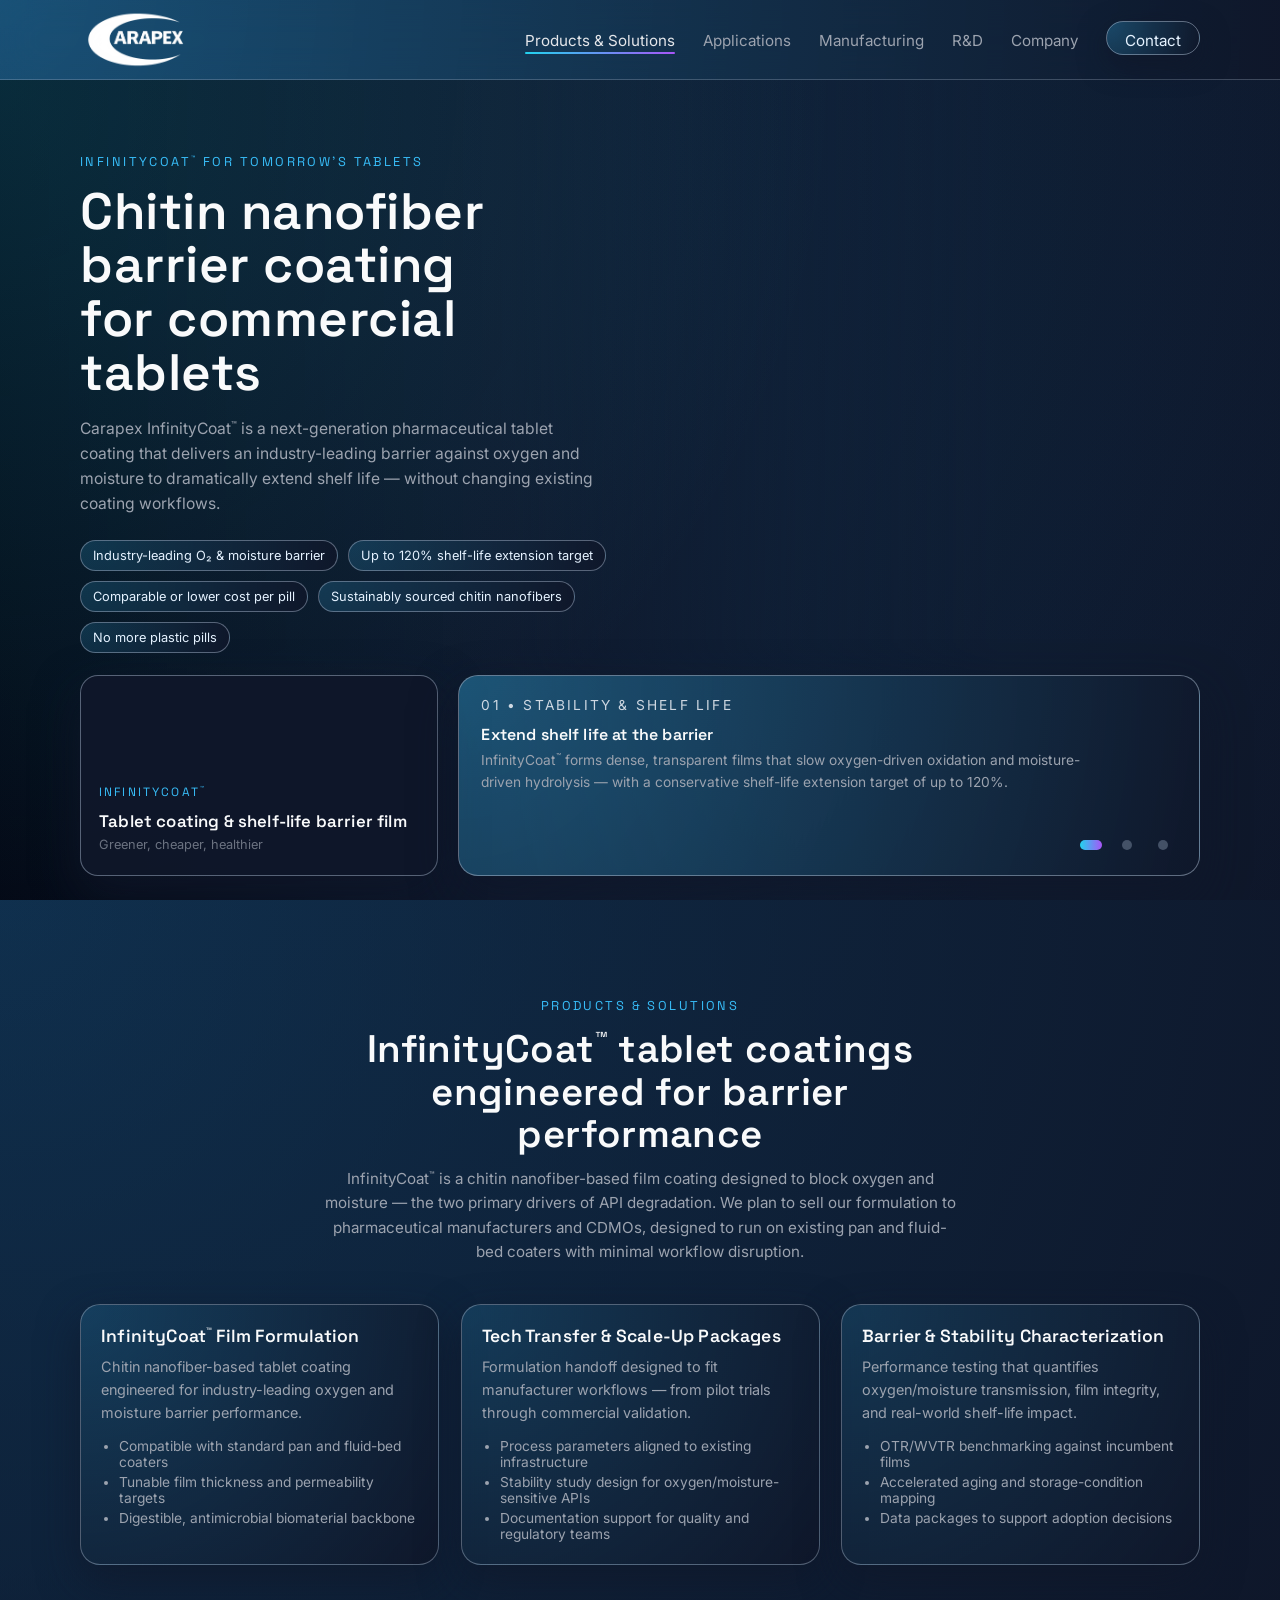
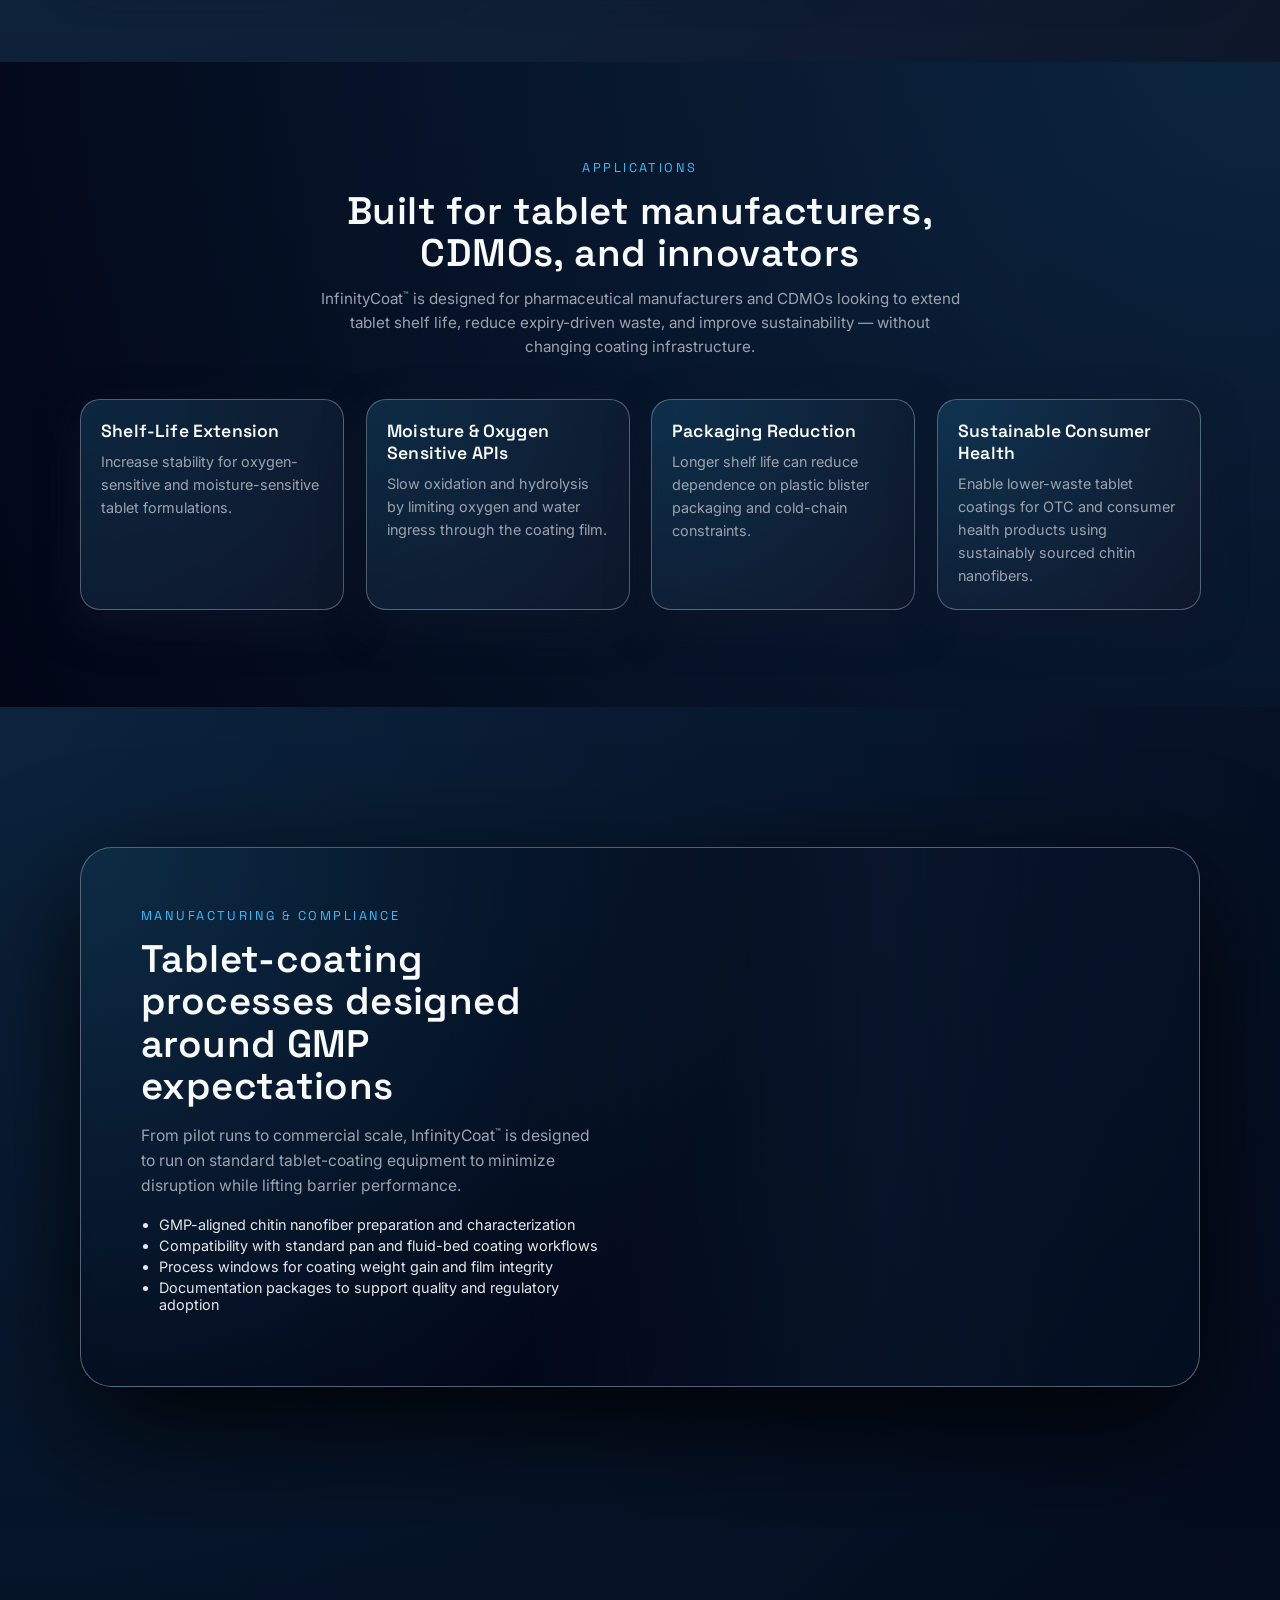
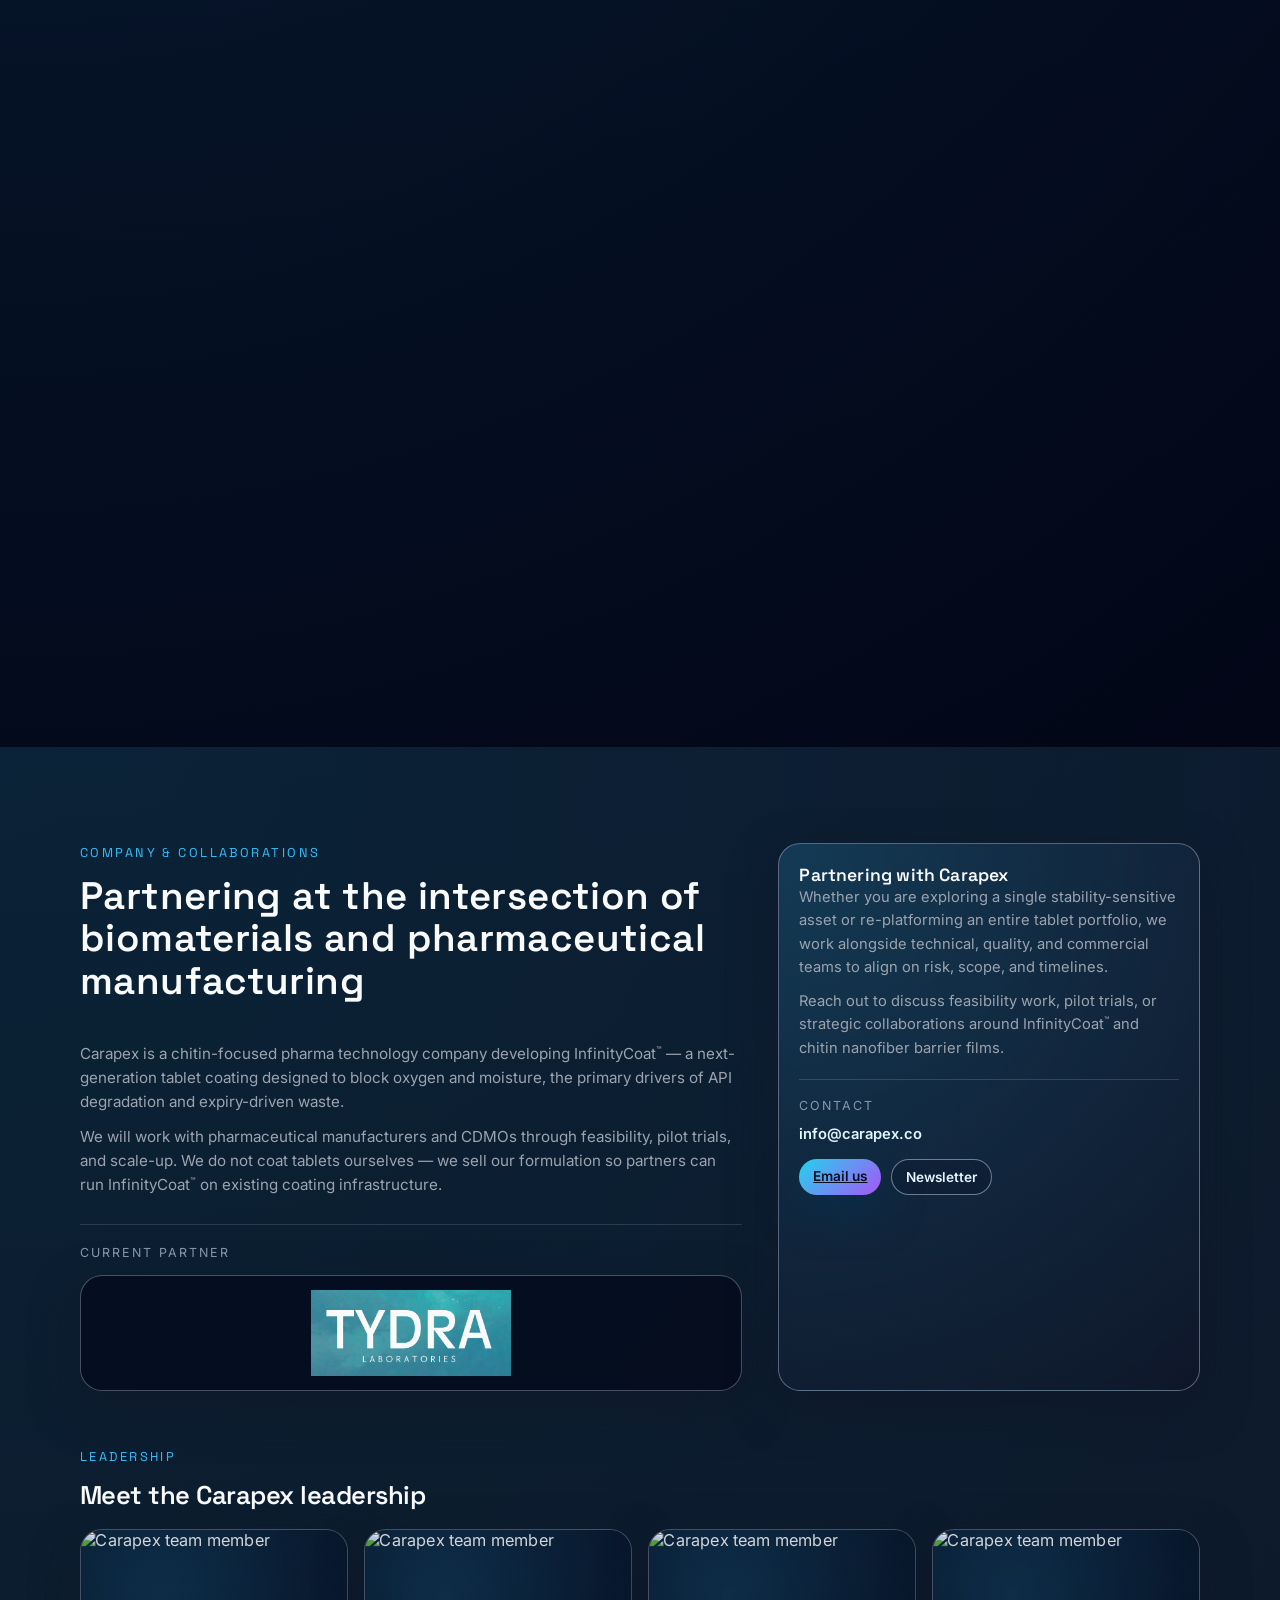
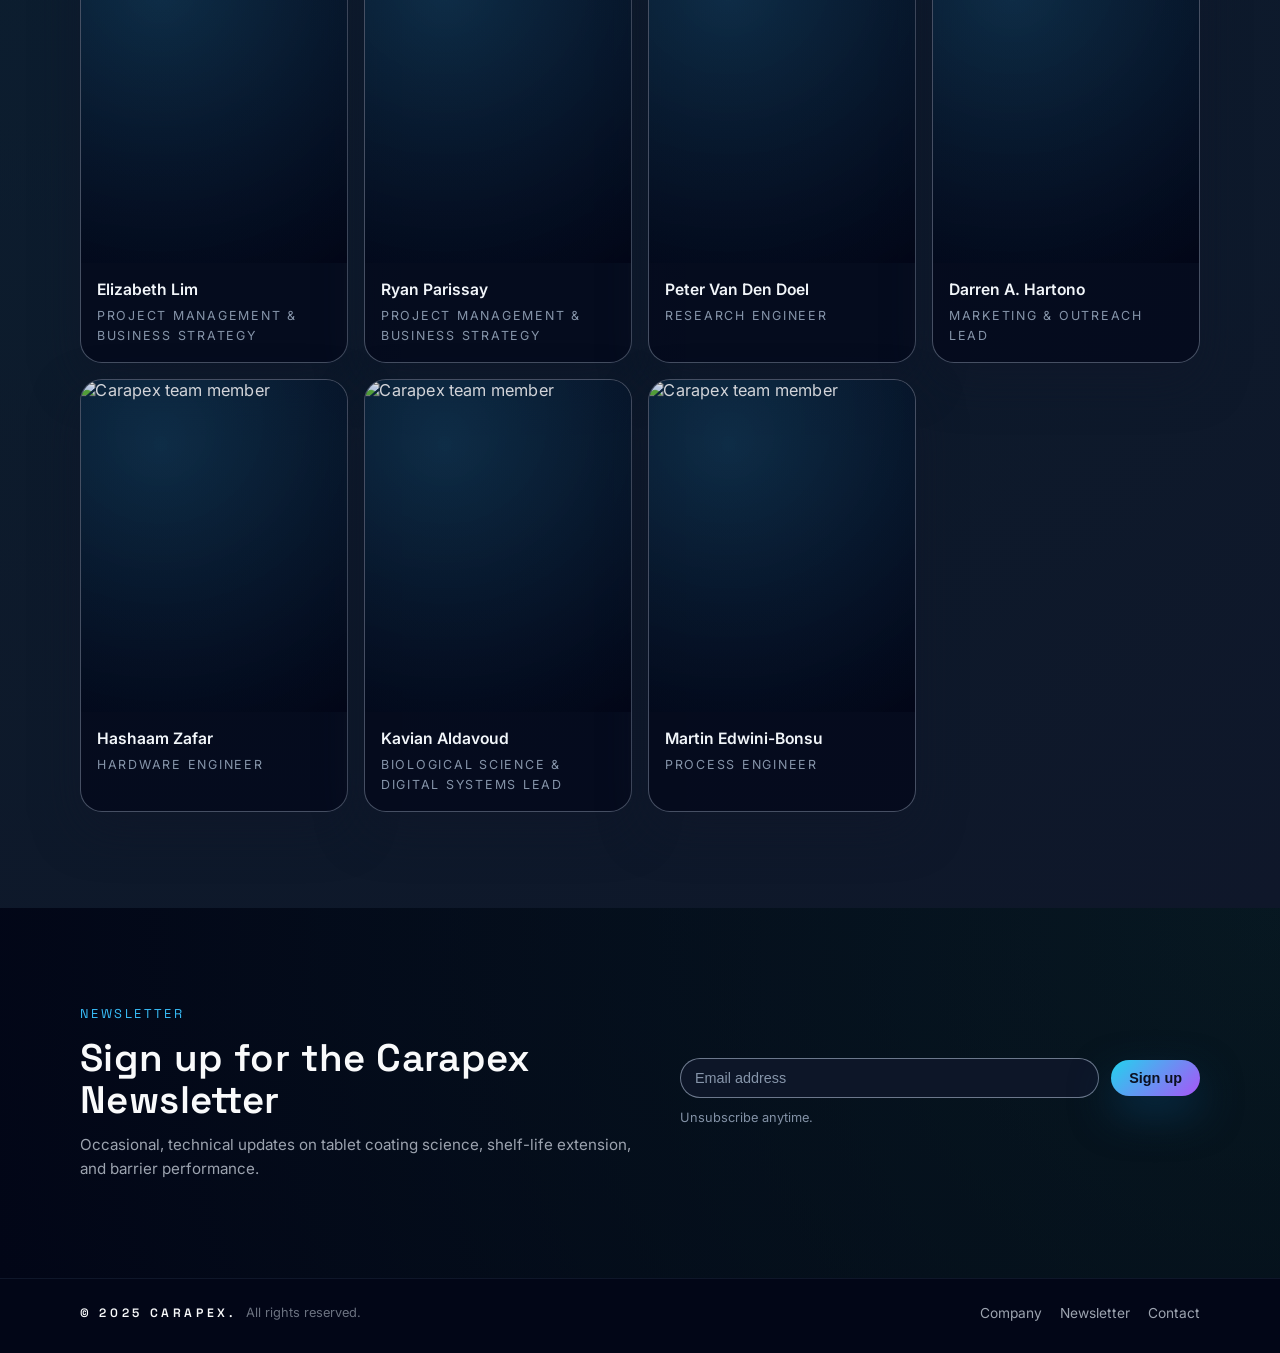
==== commit 71c02f2d: "Merge pull request #5 from CarapexDev/codex/homepage-hero-carousel-pr Improve homepage hero carousel" ====
--- a/index.html
+++ b/index.html
@@ -18,18 +18,17 @@
       </a>
 
       <nav class="main-nav" aria-label="Primary navigation">
-        <button class="menu-toggle" aria-label="Toggle navigation" aria-expanded="false" aria-controls="primary-nav-links">
+        <button class="menu-toggle" aria-label="Toggle navigation">
           <span></span>
           <span></span>
         </button>
-        <ul class="nav-links" id="primary-nav-links">
+        <ul class="nav-links">
           <li><a href="#products">Products &amp; Solutions</a></li>
           <li><a href="#applications">Applications</a></li>
           <li><a href="#manufacturing">Manufacturing</a></li>
           <li><a href="#rnd">R&amp;D</a></li>
-          <li><a href="science.html">Science</a></li>
           <li><a href="#company">Company</a></li>
-          <li><a href="contact.html" class="nav-cta">Contact</a></li>
+          <li><a href="#contact" class="nav-cta">Contact</a></li>
         </ul>
       </nav>
     </div>
@@ -453,9 +452,8 @@
       </div>
       <div class="footer-links">
         <a href="#company">Company</a>
-        <a href="science.html">Science</a>
         <a href="#newsletter">Newsletter</a>
-        <a href="contact.html">Contact</a>
+        <a href="#contact">Contact</a>
       </div>
     </div>
   </footer>
--- a/styles.css
+++ b/styles.css
@@ -1078,798 +1078,6 @@
   clip: rect(0, 0, 0, 0);
   white-space: nowrap;
   border: 0;
-}
-
-/* ===== Science page ===== */
-
-.science-page {
-  --science-border: rgba(148, 163, 184, 0.28);
-  --science-border-strong: rgba(125, 211, 252, 0.48);
-  --science-gridline: rgba(125, 211, 252, 0.06);
-  --science-text: #dbe7f5;
-  --science-text-soft: #a9bbcf;
-}
-
-.science-page .science-hero,
-.science-page #why-chitin,
-.science-page #comparison,
-.science-page #research-pillars,
-.science-page #research-library,
-.science-page #validation-status,
-.science-page #references {
-  position: relative;
-  overflow: hidden;
-}
-
-.science-page .science-hero .container,
-.science-page #why-chitin .container,
-.science-page #comparison .container,
-.science-page #research-pillars .container,
-.science-page #research-library .container,
-.science-page #validation-status .container,
-.science-page #references .container {
-  position: relative;
-  z-index: 1;
-}
-
-.science-page .science-hero {
-  background:
-    radial-gradient(circle at 0 0, rgba(56, 189, 248, 0.22), transparent 38%),
-    linear-gradient(180deg, rgba(2, 6, 23, 0.98), rgba(1, 4, 14, 0.94));
-}
-
-.science-page .science-hero::before {
-  content: "";
-  position: absolute;
-  inset: 0;
-  background:
-    repeating-linear-gradient(90deg, transparent 0 72px, var(--science-gridline) 72px 73px),
-    repeating-linear-gradient(180deg, transparent 0 72px, var(--science-gridline) 72px 73px);
-  opacity: 0.65;
-  pointer-events: none;
-}
-
-.science-page .science-hero::after,
-.science-page #research-library::before,
-.science-page #validation-status::before {
-  content: "";
-  position: absolute;
-  inset: auto;
-  width: 420px;
-  height: 420px;
-  border-radius: 50%;
-  background: radial-gradient(circle, rgba(34, 211, 238, 0.12), transparent 68%);
-  filter: blur(10px);
-  pointer-events: none;
-}
-
-.science-page .science-hero::after {
-  top: -140px;
-  right: -90px;
-}
-
-.science-page #research-library::before {
-  top: 90px;
-  right: -180px;
-}
-
-.science-page #validation-status::before {
-  bottom: -180px;
-  left: -120px;
-}
-
-.science-page .science-hero h1,
-.science-page .science-hero .section-lead,
-.science-page .science-hero p:not(.eyebrow) {
-  max-width: 72ch;
-}
-
-.science-page .science-hero .section-lead {
-  font-size: 1.02rem;
-  color: var(--science-text);
-}
-
-.science-page .science-hero p:not(.eyebrow) {
-  color: var(--science-text-soft);
-}
-
-.science-page .science-evidence-strip {
-  display: grid;
-  grid-template-columns: repeat(3, minmax(0, 1fr));
-  gap: 18px;
-  margin-top: 34px;
-}
-
-.science-page .science-evidence-card,
-.science-page .science-card,
-.science-page .library-entry {
-  position: relative;
-  overflow: hidden;
-  transition: transform var(--duration-med) var(--ease-out),
-    border-color var(--duration-med) var(--ease-out),
-    box-shadow var(--duration-med) var(--ease-out),
-    filter var(--duration-med) var(--ease-out);
-}
-
-.science-page .science-evidence-card {
-  padding: 24px 22px;
-  border-radius: 26px;
-  background:
-    linear-gradient(180deg, rgba(9, 18, 37, 0.96), rgba(2, 8, 20, 0.96)),
-    radial-gradient(circle at 0 0, rgba(56, 189, 248, 0.16), transparent 55%);
-  border: 1px solid var(--science-border);
-  box-shadow: 0 22px 52px rgba(2, 8, 20, 0.6);
-}
-
-.science-page .science-evidence-card::before,
-.science-page .science-card::before,
-.science-page .library-entry::before {
-  content: "";
-  position: absolute;
-  inset: 0 0 auto;
-  height: 1px;
-  background: linear-gradient(90deg, rgba(34, 211, 238, 0), rgba(34, 211, 238, 0.82), rgba(34, 211, 238, 0));
-}
-
-.science-page .science-evidence-card h2 {
-  font-size: 1rem;
-  letter-spacing: 0.08em;
-  text-transform: uppercase;
-  margin-bottom: 12px;
-}
-
-.science-page .science-evidence-card p,
-.science-page .science-card p,
-.science-page .science-card li,
-.science-page .comparison-matrix td,
-.science-page .library-entry p,
-.science-page .library-entry li,
-.science-page .references-list li {
-  color: var(--science-text-soft);
-}
-
-.science-page .science-evidence-card span,
-.science-page .science-card span,
-.science-page .comparison-matrix span,
-.science-page .library-entry span {
-  color: #7dd3fc;
-}
-
-.science-page .science-mechanism {
-  margin: 36px 0 0;
-  padding: 30px;
-  border-radius: 32px;
-  border: 1px solid var(--science-border);
-  background:
-    linear-gradient(145deg, rgba(8, 17, 34, 0.96), rgba(2, 8, 20, 0.95)),
-    radial-gradient(circle at 100% 0, rgba(34, 211, 238, 0.12), transparent 50%);
-  box-shadow: 0 32px 72px rgba(2, 8, 20, 0.62);
-  display: grid;
-  grid-template-columns: minmax(0, 1.15fr) minmax(280px, 0.85fr);
-  gap: 22px 28px;
-  align-items: start;
-}
-
-.science-page .science-mechanism > * {
-  min-width: 0;
-}
-
-.science-page .mechanism-shell {
-  position: relative;
-  min-height: 320px;
-  display: grid;
-  place-items: center;
-  padding: 28px;
-  border-radius: 28px;
-  background:
-    linear-gradient(180deg, rgba(10, 18, 38, 0.94), rgba(3, 9, 21, 0.96)),
-    repeating-linear-gradient(90deg, transparent 0 28px, var(--science-gridline) 28px 29px),
-    repeating-linear-gradient(180deg, transparent 0 28px, var(--science-gridline) 28px 29px);
-  border: 1px solid rgba(148, 163, 184, 0.22);
-}
-
-.science-page .mechanism-shell::before {
-  content: "";
-  position: absolute;
-  inset: 12% 18%;
-  border: 1px dashed rgba(125, 211, 252, 0.18);
-  border-radius: 50%;
-}
-
-.science-page .mechanism-barrier {
-  position: relative;
-  width: min(340px, 100%);
-  aspect-ratio: 1;
-  border-radius: 50%;
-  display: grid;
-  place-items: center;
-  padding: 34px;
-  border: 1px dashed rgba(125, 211, 252, 0.42);
-  background:
-    radial-gradient(circle, rgba(56, 189, 248, 0.18), rgba(8, 17, 34, 0.18) 60%, rgba(2, 8, 20, 0.05) 100%);
-  box-shadow: inset 0 0 0 24px rgba(14, 165, 233, 0.08), 0 28px 60px rgba(2, 8, 20, 0.4);
-}
-
-.science-page .mechanism-barrier p,
-.science-page .mechanism-core p {
-  font-family: "Space Grotesk", system-ui, sans-serif;
-  letter-spacing: 0.05em;
-  text-align: center;
-}
-
-.science-page .mechanism-barrier > p {
-  font-size: 0.8rem;
-  text-transform: uppercase;
-  color: #dff4ff;
-}
-
-.science-page .mechanism-core {
-  width: 56%;
-  aspect-ratio: 1;
-  border-radius: 50%;
-  display: grid;
-  place-items: center;
-  padding: 20px;
-  border: 1px solid rgba(148, 163, 184, 0.3);
-  background: linear-gradient(180deg, rgba(15, 23, 42, 0.96), rgba(30, 41, 59, 0.9));
-  box-shadow: 0 18px 38px rgba(2, 8, 20, 0.42);
-}
-
-.science-page .mechanism-core p {
-  font-size: 0.74rem;
-  color: var(--text-main);
-}
-
-.science-page .mechanism-flows {
-  display: grid;
-  gap: 14px;
-}
-
-.science-page .mechanism-flow {
-  position: relative;
-  padding: 18px 18px 18px 52px;
-  border-radius: 22px;
-  background: rgba(7, 16, 34, 0.9);
-  border: 1px solid rgba(148, 163, 184, 0.24);
-}
-
-.science-page .mechanism-flow::before {
-  content: "";
-  position: absolute;
-  left: 20px;
-  top: 23px;
-  width: 14px;
-  height: 14px;
-  border-top: 2px solid rgba(34, 211, 238, 0.9);
-  border-right: 2px solid rgba(34, 211, 238, 0.9);
-  transform: rotate(45deg);
-}
-
-.science-page .mechanism-flow p:first-child {
-  font-family: "Space Grotesk", system-ui, sans-serif;
-  font-size: 0.78rem;
-  letter-spacing: 0.12em;
-  text-transform: uppercase;
-  color: rgba(191, 219, 254, 0.9);
-}
-
-.science-page .mechanism-flow p:last-child {
-  margin-top: 8px;
-  color: var(--science-text);
-  font-size: 0.94rem;
-}
-
-.science-page .mechanism-legend,
-.science-page .science-mechanism figcaption {
-  grid-column: 1 / -1;
-}
-
-.science-page .mechanism-legend {
-  padding: 16px 18px;
-  border-radius: 20px;
-  border: 1px solid rgba(148, 163, 184, 0.2);
-  background: rgba(2, 8, 20, 0.58);
-  color: var(--science-text-soft);
-}
-
-.science-page .mechanism-legend strong {
-  color: #f8fafc;
-}
-
-.science-page .science-mechanism figcaption {
-  font-size: 0.82rem;
-  color: rgba(148, 163, 184, 0.9);
-}
-
-.science-page .science-grid {
-  display: grid;
-  grid-template-columns: repeat(auto-fit, minmax(240px, 1fr));
-  gap: 18px;
-  margin-top: 32px;
-}
-
-.science-page .science-card {
-  padding: 24px 22px;
-  border-radius: 24px;
-  border: 1px solid var(--science-border);
-  background:
-    linear-gradient(180deg, rgba(8, 16, 33, 0.92), rgba(2, 8, 20, 0.94)),
-    radial-gradient(circle at 100% 0, rgba(34, 211, 238, 0.08), transparent 42%);
-  box-shadow: 0 18px 48px rgba(2, 8, 20, 0.54);
-}
-
-.science-page .science-card h3 {
-  margin-bottom: 10px;
-}
-
-.science-page .science-card ul {
-  margin: 0;
-  padding-left: 18px;
-  display: grid;
-  gap: 8px;
-}
-
-.science-page #research-pillars .science-card h3 {
-  font-size: 1rem;
-}
-
-.science-page .comparison-matrix {
-  margin-top: 30px;
-  padding: 10px;
-  border-radius: 30px;
-  border: 1px solid var(--science-border);
-  background:
-    linear-gradient(180deg, rgba(7, 14, 30, 0.95), rgba(2, 8, 20, 0.96)),
-    radial-gradient(circle at 0 0, rgba(34, 211, 238, 0.1), transparent 35%);
-  box-shadow: 0 28px 70px rgba(2, 8, 20, 0.62);
-  overflow-x: auto;
-  -webkit-overflow-scrolling: touch;
-}
-
-.science-page .comparison-matrix table {
-  width: 100%;
-  min-width: 860px;
-  border-collapse: separate;
-  border-spacing: 0;
-}
-
-.science-page .comparison-matrix th,
-.science-page .comparison-matrix td {
-  padding: 16px 18px;
-  border-bottom: 1px solid rgba(148, 163, 184, 0.16);
-  vertical-align: top;
-  text-align: left;
-}
-
-.science-page .comparison-matrix thead th {
-  font-family: "Space Grotesk", system-ui, sans-serif;
-  font-size: 0.76rem;
-  letter-spacing: 0.14em;
-  text-transform: uppercase;
-  color: rgba(191, 219, 254, 0.92);
-  background: rgba(12, 24, 45, 0.9);
-}
-
-.science-page .comparison-matrix thead th:first-child {
-  border-top-left-radius: 20px;
-}
-
-.science-page .comparison-matrix thead th:last-child {
-  border-top-right-radius: 20px;
-}
-
-.science-page .comparison-matrix tbody th {
-  position: sticky;
-  left: 0;
-  width: 19ch;
-  min-width: 19ch;
-  background: linear-gradient(180deg, rgba(8, 16, 33, 0.98), rgba(4, 10, 23, 0.98));
-  color: #f8fafc;
-  box-shadow: 1px 0 0 rgba(148, 163, 184, 0.16);
-}
-
-.science-page .comparison-matrix tbody td:last-child {
-  color: #dff4ff;
-  font-weight: 500;
-}
-
-.science-page .comparison-matrix tbody tr:last-child th,
-.science-page .comparison-matrix tbody tr:last-child td {
-  border-bottom: none;
-}
-
-.science-page .research-library-list {
-  display: grid;
-  gap: 22px;
-  margin-top: 32px;
-}
-
-.science-page .library-entry {
-  display: grid;
-  grid-template-columns: minmax(0, 1.3fr) minmax(320px, 0.92fr);
-  gap: 16px 24px;
-  align-items: start;
-  padding: 28px;
-  border-radius: 30px;
-  border: 1px solid var(--science-border);
-  background:
-    linear-gradient(180deg, rgba(8, 16, 33, 0.96), rgba(2, 8, 20, 0.95)),
-    radial-gradient(circle at 100% 0, rgba(34, 211, 238, 0.09), transparent 45%);
-  box-shadow: 0 26px 68px rgba(2, 8, 20, 0.58);
-}
-
-.science-page .library-entry > .eyebrow {
-  grid-column: 1 / -1;
-  margin-bottom: 0;
-}
-
-.science-page .library-entry > h3,
-.science-page .library-entry > .library-takeaway,
-.science-page .library-entry > .library-support,
-.science-page .library-entry > ul {
-  grid-column: 1 / 2;
-}
-
-.science-page .library-entry > ul {
-  margin: 0;
-  padding: 0;
-  list-style: none;
-  display: grid;
-  gap: 10px;
-}
-
-.science-page .library-entry > ul li {
-  position: relative;
-  padding-left: 18px;
-}
-
-.science-page .library-entry > ul li::before {
-  content: "";
-  position: absolute;
-  left: 0;
-  top: 0.72em;
-  width: 8px;
-  height: 1px;
-  background: rgba(125, 211, 252, 0.85);
-}
-
-.science-page .library-entry strong {
-  color: #f8fafc;
-}
-
-.science-page .library-entry object {
-  grid-column: 2 / 3;
-  grid-row: 2 / span 4;
-  display: block;
-  width: 100%;
-  min-height: 420px;
-  border-radius: 24px;
-  border: 1px solid rgba(148, 163, 184, 0.22);
-  background:
-    linear-gradient(180deg, rgba(17, 24, 39, 0.98), rgba(2, 8, 20, 0.98)),
-    linear-gradient(90deg, rgba(125, 211, 252, 0.12), rgba(125, 211, 252, 0));
-  box-shadow: inset 0 0 0 1px rgba(255, 255, 255, 0.03), 0 20px 48px rgba(2, 8, 20, 0.4);
-}
-
-.science-page .library-entry object p {
-  margin: 0;
-  padding: 14px;
-}
-
-.science-page .library-entry object a,
-.science-page .library-entry > .library-actions a {
-  display: inline-flex;
-  align-items: center;
-  justify-content: center;
-  padding: 11px 16px;
-  border-radius: 999px;
-  border: 1px solid rgba(125, 211, 252, 0.42);
-  background: linear-gradient(135deg, rgba(34, 211, 238, 0.18), rgba(8, 47, 73, 0.3));
-  box-shadow: 0 14px 32px rgba(8, 47, 73, 0.35);
-  color: #e6f8ff;
-  font-weight: 600;
-  text-decoration: none;
-}
-
-.science-page .library-entry > .library-actions {
-  grid-column: 2 / 3;
-  margin: 0;
-}
-
-.science-page .validation-grid {
-  grid-template-columns: repeat(2, minmax(0, 1fr));
-}
-
-.science-page .validation-card--supported {
-  border-color: rgba(134, 239, 172, 0.22);
-}
-
-.science-page .validation-card--in-progress {
-  border-color: rgba(252, 211, 77, 0.22);
-}
-
-.science-page .validation-card--standard {
-  grid-column: 1 / -1;
-  display: flex;
-  align-items: center;
-  min-height: auto;
-  padding-top: 20px;
-  padding-bottom: 20px;
-  background:
-    linear-gradient(180deg, rgba(8, 16, 33, 0.78), rgba(2, 8, 20, 0.86)),
-    radial-gradient(circle at 100% 0, rgba(34, 211, 238, 0.06), transparent 45%);
-}
-
-.science-page .references-list {
-  margin: 28px 0 20px;
-  padding: 0;
-  list-style: none;
-  display: grid;
-  gap: 14px;
-  counter-reset: science-reference;
-}
-
-.science-page .references-list li {
-  position: relative;
-  counter-increment: science-reference;
-  padding: 16px 18px 16px 62px;
-  border-radius: 22px;
-  border: 1px solid rgba(148, 163, 184, 0.18);
-  background: rgba(7, 14, 30, 0.72);
-}
-
-.science-page .references-list li::before {
-  content: counter(science-reference, decimal-leading-zero);
-  position: absolute;
-  left: 18px;
-  top: 17px;
-  font-family: "Space Grotesk", system-ui, sans-serif;
-  font-size: 0.72rem;
-  letter-spacing: 0.16em;
-  color: #7dd3fc;
-}
-
-.contact-page {
-  background:
-    radial-gradient(circle at 12% 0, rgba(56, 189, 248, 0.22), rgba(2, 6, 23, 0) 30%),
-    radial-gradient(circle at 100% 0, rgba(250, 204, 21, 0.12), rgba(2, 6, 23, 0) 22%),
-    linear-gradient(180deg, #040814 0%, #030712 100%);
-}
-
-.contact-page .section {
-  background: none;
-}
-
-.contact-page-section {
-  position: relative;
-  padding: 88px 0 108px;
-  overflow: hidden;
-}
-
-.contact-page-section::before {
-  content: "";
-  position: absolute;
-  inset: 8% auto auto 50%;
-  width: min(720px, 72vw);
-  height: 540px;
-  transform: translateX(-14%);
-  border-radius: 50%;
-  background: radial-gradient(circle, rgba(34, 211, 238, 0.14), rgba(34, 211, 238, 0));
-  pointer-events: none;
-  filter: blur(8px);
-}
-
-.contact-page-shell {
-  display: grid;
-  gap: 22px;
-  max-width: min(980px, 100%);
-  margin: 0 auto;
-}
-
-.contact-partner-block {
-  margin-top: 0;
-  padding: 20px 22px 22px;
-  border-top: none;
-  border-radius: 28px;
-  background:
-    linear-gradient(180deg, rgba(8, 16, 33, 0.94), rgba(2, 8, 20, 0.95)),
-    radial-gradient(circle at 100% 0, rgba(34, 211, 238, 0.1), rgba(34, 211, 238, 0) 40%);
-  border: 1px solid rgba(148, 163, 184, 0.22);
-  box-shadow: 0 24px 60px rgba(2, 8, 20, 0.46);
-}
-
-.contact-partner-block .collab-kicker {
-  margin-bottom: 14px;
-}
-
-.contact-partner-block .collab-grid {
-  grid-template-columns: minmax(240px, 320px);
-}
-
-.contact-form-panel {
-  position: relative;
-  isolation: isolate;
-  overflow: hidden;
-  padding: 48px clamp(24px, 3vw, 54px);
-  border-radius: 34px;
-  background:
-    linear-gradient(180deg, rgba(8, 16, 33, 0.96), rgba(2, 8, 20, 0.97)),
-    radial-gradient(circle at 100% 0, rgba(34, 211, 238, 0.14), rgba(34, 211, 238, 0) 42%);
-  border: 1px solid rgba(148, 163, 184, 0.24);
-  box-shadow: 0 34px 90px rgba(2, 8, 20, 0.56);
-}
-
-.contact-form-panel::before {
-  content: "";
-  position: absolute;
-  inset: -12% -8% auto auto;
-  width: 320px;
-  height: 320px;
-  border-radius: 999px;
-  background: radial-gradient(circle, rgba(56, 189, 248, 0.2), rgba(56, 189, 248, 0));
-  pointer-events: none;
-}
-
-.contact-form-panel::after {
-  content: "";
-  position: absolute;
-  inset: 0;
-  background:
-    linear-gradient(180deg, rgba(255, 255, 255, 0.05), rgba(255, 255, 255, 0) 24%),
-    repeating-linear-gradient(90deg, transparent 0 34px, rgba(148, 163, 184, 0.04) 34px 35px);
-  opacity: 0.72;
-  pointer-events: none;
-}
-
-.contact-form-panel > * {
-  position: relative;
-  z-index: 1;
-}
-
-.contact-form-panel .eyebrow {
-  color: #7dd3fc;
-}
-
-.contact-form-panel h1 {
-  color: #f8fafc;
-}
-
-.contact-form-panel .section-lead,
-.contact-form-panel p {
-  color: rgba(191, 219, 254, 0.8);
-}
-
-.contact-card-form {
-  margin-top: 34px;
-}
-
-.contact-form-grid {
-  display: grid;
-  grid-template-columns: repeat(2, minmax(0, 1fr));
-  gap: 18px;
-}
-
-.contact-field {
-  display: flex;
-  flex-direction: column;
-  gap: 10px;
-}
-
-.contact-field--wide {
-  grid-column: 1 / -1;
-}
-
-.contact-field label {
-  font-family: "Space Grotesk", system-ui, sans-serif;
-  font-size: 1rem;
-  font-weight: 500;
-  color: #e2e8f0;
-}
-
-.contact-required {
-  color: #67e8f9;
-}
-
-.contact-field input,
-.contact-field textarea {
-  width: 100%;
-  padding: 16px 18px;
-  border-radius: 18px;
-  border: 1px solid rgba(148, 163, 184, 0.28);
-  background: rgba(7, 16, 34, 0.82);
-  color: #f8fafc;
-  font: inherit;
-  box-shadow:
-    inset 0 1px 0 rgba(255, 255, 255, 0.03),
-    0 14px 30px rgba(2, 8, 20, 0.22);
-  transition: border-color var(--duration-med) var(--ease-out),
-    box-shadow var(--duration-med) var(--ease-out),
-    transform var(--duration-med) var(--ease-out);
-}
-
-.contact-field textarea {
-  min-height: 180px;
-  resize: vertical;
-}
-
-.contact-field input::placeholder,
-.contact-field textarea::placeholder {
-  color: rgba(148, 163, 184, 0.78);
-}
-
-.contact-field input:hover,
-.contact-field textarea:hover {
-  border-color: rgba(125, 211, 252, 0.36);
-}
-
-.contact-field input:focus-visible,
-.contact-field textarea:focus-visible {
-  outline: none;
-  border-color: rgba(34, 211, 238, 0.72);
-  box-shadow:
-    0 0 0 5px rgba(34, 211, 238, 0.12),
-    0 18px 34px rgba(8, 47, 73, 0.2);
-}
-
-.contact-submit-row {
-  display: flex;
-  align-items: center;
-  justify-content: space-between;
-  gap: 18px;
-  flex-wrap: wrap;
-  margin-top: 26px;
-}
-
-.contact-submit {
-  padding: 15px 24px;
-  border: 1px solid rgba(125, 211, 252, 0.4);
-  border-radius: 999px;
-  background: linear-gradient(135deg, rgba(34, 211, 238, 0.18), rgba(8, 47, 73, 0.36));
-  color: #e6f8ff;
-  font: inherit;
-  font-weight: 600;
-  cursor: pointer;
-  box-shadow: 0 18px 38px rgba(8, 47, 73, 0.32);
-  transition: transform 180ms ease, border-color 180ms ease, filter 180ms ease;
-}
-
-.contact-submit:hover {
-  transform: translateY(-1px);
-  border-color: rgba(165, 243, 252, 0.72);
-  filter: brightness(1.08);
-}
-
-.contact-note {
-  max-width: 34ch;
-  font-size: 0.95rem;
-  color: rgba(148, 163, 184, 0.94);
-}
-
-.contact-note a {
-  color: #a5f3fc;
-  text-decoration: none;
-  font-weight: 600;
-}
-
-.contact-note a:hover {
-  text-decoration: underline;
-}
-
-@media (hover: hover) and (pointer: fine) {
-  .science-page .science-evidence-card:hover,
-  .science-page .science-card:hover,
-  .science-page .library-entry:hover {
-    transform: translateY(-4px);
-    border-color: var(--science-border-strong);
-    box-shadow: 0 30px 68px rgba(2, 8, 20, 0.74);
-    filter: brightness(1.03);
-  }
-
-  .science-page .library-entry object a:hover,
-  .science-page .library-entry > .library-actions a:hover {
-    border-color: rgba(165, 243, 252, 0.82);
-    transform: translateY(-1px);
-  }
 }
 
 /* ===== Responsive ===== */
@@ -2010,60 +1218,9 @@
     flex: 1;
   }
 
-  .science-page .science-evidence-strip {
-    grid-template-columns: repeat(2, minmax(0, 1fr));
-  }
-
-  .science-page .science-evidence-card--featured {
-    grid-column: 1 / -1;
-  }
-
-  .science-page .science-mechanism {
-    grid-template-columns: minmax(0, 1fr);
-  }
-
-  .science-page .library-entry {
-    grid-template-columns: minmax(0, 1fr);
-  }
-
-  .science-page .library-entry > h3,
-  .science-page .library-entry > .library-takeaway,
-  .science-page .library-entry > .library-support,
-  .science-page .library-entry > ul,
-  .science-page .library-entry > object,
-  .science-page .library-entry > .library-actions {
-    grid-column: 1 / -1;
-  }
-
-  .science-page .library-entry > object {
-    grid-row: auto;
-  }
-
-  .science-page .validation-grid {
-    grid-template-columns: minmax(0, 1fr);
-  }
-
-  .science-page .validation-card--standard {
-    grid-column: auto;
-  }
-
-  .contact-page-shell {
-    max-width: min(960px, 100%);
-  }
-
   .footer-inner {
     flex-direction: column;
     align-items: flex-start;
-  }
-}
-
-@media (max-width: 720px) {
-  .science-page .library-entry object {
-    display: none;
-  }
-
-  .science-page .library-entry > .library-actions {
-    grid-column: 1 / -1;
   }
 }
 
@@ -2117,125 +1274,7 @@
     grid-template-columns: minmax(0, 1fr);
   }
 
-  .science-page .science-hero::before,
-  .science-page .science-hero::after,
-  .science-page #research-library::before,
-  .science-page #validation-status::before {
-    display: none;
-  }
-
-  .science-page .science-evidence-strip,
-  .science-page .science-grid {
-    grid-template-columns: minmax(0, 1fr);
-  }
-
-  .science-page .science-evidence-card--featured {
-    grid-column: auto;
-  }
-
-  .science-page .science-evidence-card,
-  .science-page .science-card,
-  .science-page .library-entry {
-    padding: 22px 18px;
-    border-radius: 24px;
-  }
-
-  .science-page .science-mechanism {
-    margin-top: 28px;
-    padding: 22px 18px;
-    gap: 18px;
-    border-radius: 26px;
-  }
-
-  .science-page .mechanism-shell {
-    min-height: 260px;
-    padding: 20px;
-  }
-
-  .science-page .mechanism-barrier {
-    width: min(280px, 100%);
-    padding: 26px;
-  }
-
-  .science-page .mechanism-flow {
-    padding: 16px 16px 16px 46px;
-  }
-
-  .science-page .comparison-matrix {
-    margin-top: 24px;
-    padding: 8px;
-  }
-
-  .science-page .comparison-matrix table {
-    min-width: 720px;
-  }
-
-  .science-page .comparison-matrix th,
-  .science-page .comparison-matrix td {
-    padding: 14px 12px;
-  }
-
-  .science-page .validation-card--standard {
-    display: block;
-  }
-
-  .science-page .references-list li {
-    padding: 15px 16px 15px 54px;
-  }
-
-  .science-page .references-list li::before {
-    left: 16px;
-  }
-
   .hero-list {
     font-size: 0.9rem;
   }
-
-  .contact-page-section {
-    padding: 72px 0 88px;
-  }
-
-  .contact-form-panel {
-    padding: 34px 20px;
-    border-radius: 26px;
-  }
-
-  .contact-partner-block {
-    padding: 18px 18px 20px;
-    border-radius: 24px;
-  }
-
-  .contact-partner-block .collab-grid {
-    grid-template-columns: minmax(0, 1fr);
-  }
-
-  .contact-card-form {
-    margin-top: 32px;
-  }
-
-  .contact-form-grid {
-    grid-template-columns: minmax(0, 1fr);
-  }
-
-  .contact-field input,
-  .contact-field textarea {
-    padding: 14px 16px;
-    border-radius: 16px;
-  }
-
-  .contact-field textarea {
-    min-height: 160px;
-  }
-
-  .contact-submit-row {
-    align-items: stretch;
-  }
-
-  .contact-submit {
-    width: 100%;
-  }
-
-  .contact-submit-row {
-    align-items: stretch;
-  }
-}
+}
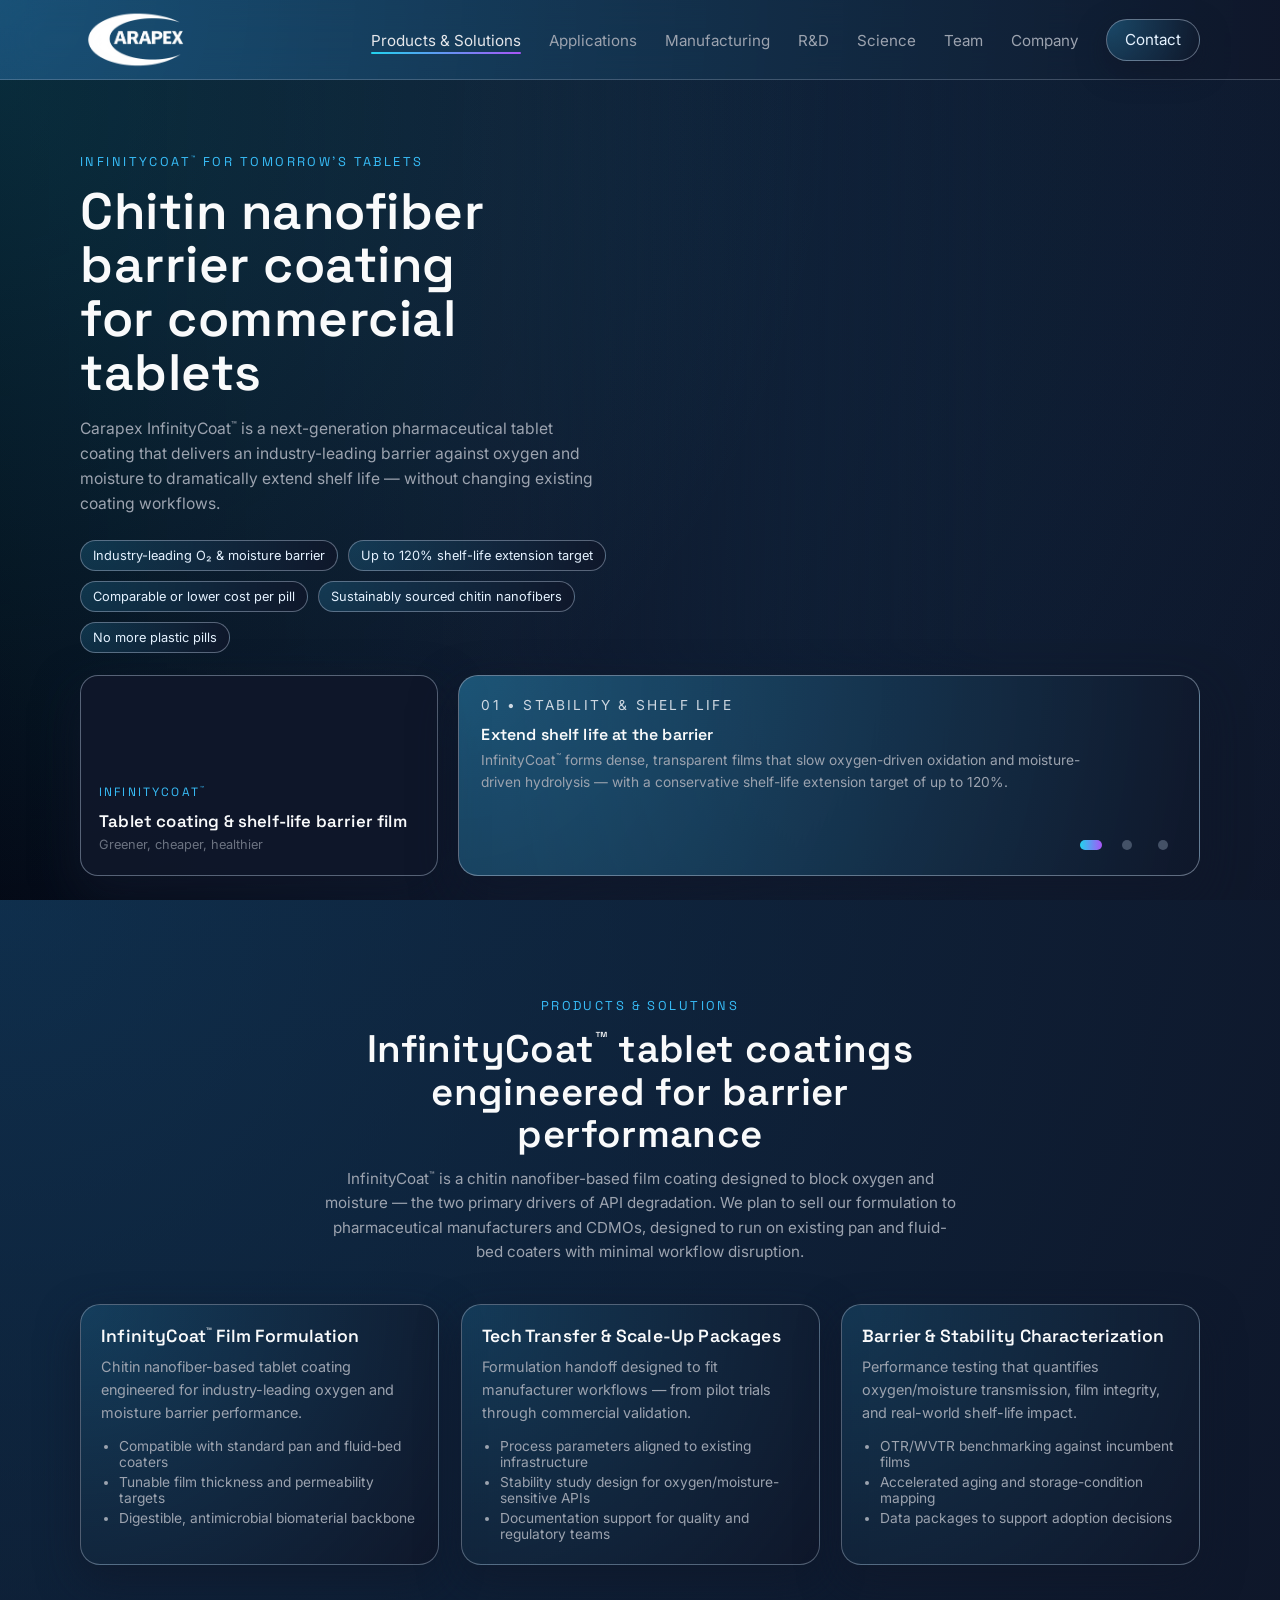
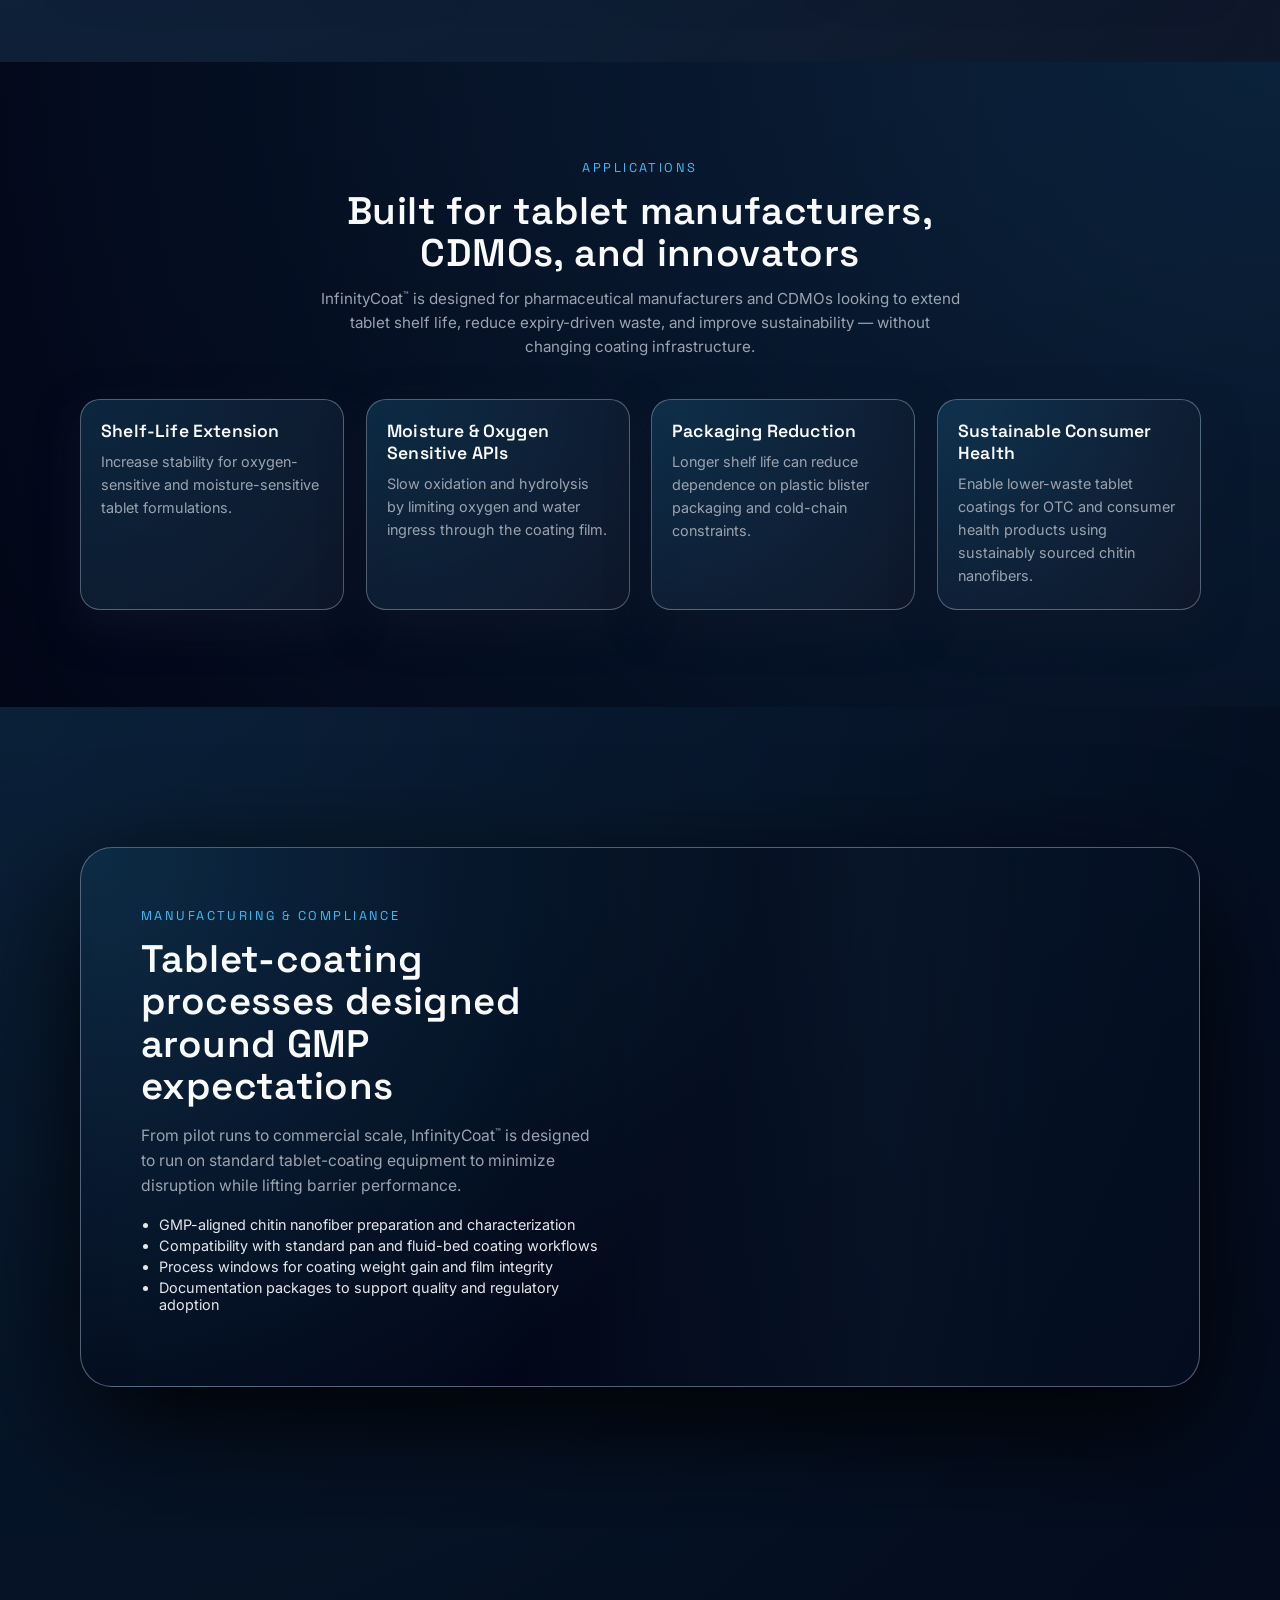
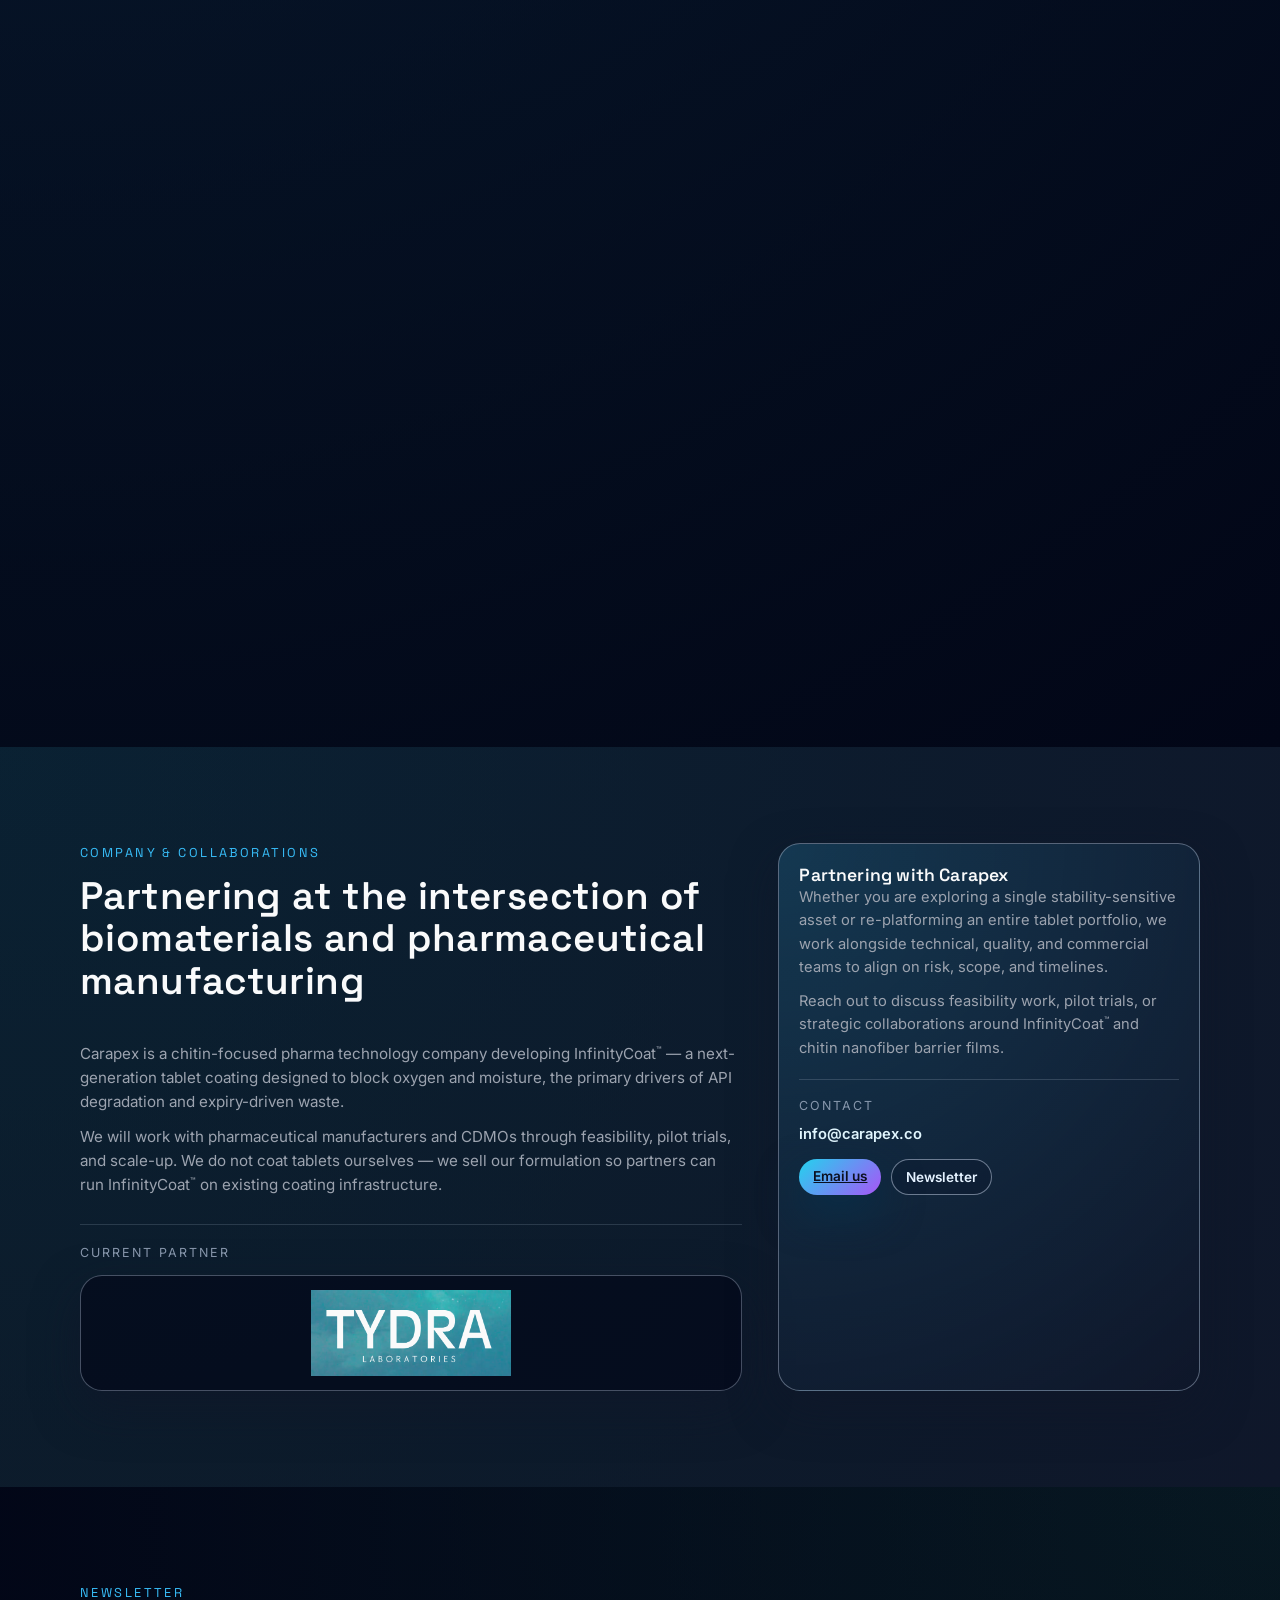
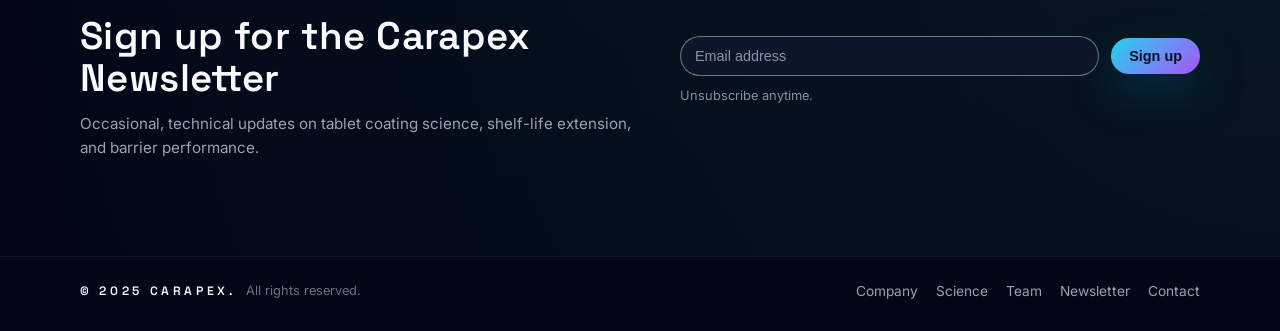
==== commit 348d359f: "feat: move team headshots to dedicated page" ====
--- a/index.html
+++ b/index.html
@@ -18,17 +18,19 @@
       </a>
 
       <nav class="main-nav" aria-label="Primary navigation">
-        <button class="menu-toggle" aria-label="Toggle navigation">
+        <button class="menu-toggle" aria-label="Toggle navigation" aria-expanded="false" aria-controls="primary-nav-links">
           <span></span>
           <span></span>
         </button>
-        <ul class="nav-links">
+        <ul class="nav-links" id="primary-nav-links">
           <li><a href="#products">Products &amp; Solutions</a></li>
           <li><a href="#applications">Applications</a></li>
           <li><a href="#manufacturing">Manufacturing</a></li>
           <li><a href="#rnd">R&amp;D</a></li>
+          <li><a href="science.html">Science</a></li>
+          <li><a href="team.html">Team</a></li>
           <li><a href="#company">Company</a></li>
-          <li><a href="#contact" class="nav-cta">Contact</a></li>
+          <li><a href="contact.html" class="nav-cta">Contact</a></li>
         </ul>
       </nav>
     </div>
@@ -337,87 +339,6 @@
           </aside>
         </div>
 
-        <div class="team-block" aria-label="Carapex leadership">
-          <div class="team-heading">
-            <div>
-              <p class="eyebrow">Leadership</p>
-              <h3>Meet the Carapex leadership</h3>
-            </div>
-          </div>
-
-          <div class="team-grid">
-            <article class="team-card">
-              <div class="team-photo" style="--pos: 50% 62%;">
-                <img src="team/liz.png" alt="Carapex team member" loading="lazy" decoding="async" />
-              </div>
-              <div class="team-meta">
-                <p class="team-name">Elizabeth Lim</p>
-                <p class="team-role">Project Management & Business Strategy</p>
-              </div>
-            </article>
-
-            <article class="team-card">
-              <div class="team-photo" style="--pos: 50% 65%;">
-                <img src="team/ryan.png" alt="Carapex team member" loading="lazy" decoding="async" />
-              </div>
-              <div class="team-meta">
-                <p class="team-name">Ryan Parissay</p>
-                <p class="team-role">Project Management & Business Strategy</p>
-              </div>
-            </article>
-
-            <article class="team-card">
-              <div class="team-photo" style="--pos: 50% 55%;">
-                <img src="team/peter.png" alt="Carapex team member" loading="lazy" decoding="async" />
-              </div>
-              <div class="team-meta">
-                <p class="team-name">Peter Van Den Doel</p>
-                <p class="team-role">Research Engineer</p>
-              </div>
-            </article>
-
-            <article class="team-card">
-              <div class="team-photo" style="--pos: 50% 60%;">
-                <img src="team/darren.jpg" alt="Carapex team member" loading="lazy" decoding="async" />
-              </div>
-              <div class="team-meta">
-                <p class="team-name">Darren A. Hartono</p>
-                <p class="team-role">Marketing & Outreach Lead</p>
-              </div>
-            </article>
-
-            <article class="team-card">
-              <div class="team-photo" style="--pos: 50% 62%;">
-                <img src="team/heshaam.png" alt="Carapex team member" loading="lazy" decoding="async" />
-              </div>
-              <div class="team-meta">
-                <p class="team-name">Hashaam Zafar</p>
-                <p class="team-role">Hardware Engineer</p>
-              </div>
-            </article>
-
-            <article class="team-card">
-              <div class="team-photo" style="--pos: 50% 62%;">
-                <img src="team/kav.png" alt="Carapex team member" loading="lazy" decoding="async" />
-              </div>
-              <div class="team-meta">
-                <p class="team-name">Kavian Aldavoud</p>
-                <p class="team-role">Biological Science & Digital Systems Lead</p>
-              </div>
-            </article>
-
-            <article class="team-card">
-              <div class="team-photo" style="--pos: 50% 62%;">
-                <img src="team/martin.png" alt="Carapex team member" loading="lazy" decoding="async" />
-              </div>
-              <div class="team-meta">
-                <p class="team-name">Martin Edwini-Bonsu</p>
-                <p class="team-role">Process Engineer</p>
-              </div>
-            </article>
-
-          </div>
-        </div>
       </div>
     </section>
 
@@ -452,8 +373,10 @@
       </div>
       <div class="footer-links">
         <a href="#company">Company</a>
+        <a href="science.html">Science</a>
+        <a href="team.html">Team</a>
         <a href="#newsletter">Newsletter</a>
-        <a href="#contact">Contact</a>
+        <a href="contact.html">Contact</a>
       </div>
     </div>
   </footer>
--- a/styles.css
+++ b/styles.css
@@ -313,13 +313,22 @@
   color: #e5e7eb;
 }
 
-.nav-cta {
+.nav-links a.nav-cta {
+  display: inline-flex;
+  align-items: center;
+  justify-content: center;
   padding: 9px 18px;
+  min-height: 42px;
   border-radius: 999px;
   border: 1px solid rgba(148, 163, 184, 0.6);
   background: radial-gradient(circle at 0 0, rgba(56, 189, 248, 0.28), rgba(15, 23, 42, 0.98));
   box-shadow: 0 10px 28px rgba(15, 23, 42, 0.7);
   color: #e5f2ff !important;
+  line-height: 1;
+}
+
+.nav-links a.nav-cta::after {
+  content: none;
 }
 
 /* Mobile menu toggle */
@@ -327,6 +336,7 @@
 .menu-toggle {
   display: none;
   flex-direction: column;
+  align-items: center;
   justify-content: center;
   gap: 5px;
   width: 36px;
@@ -552,6 +562,81 @@
 .hero-dot.active::before {
   width: 22px;
   background: linear-gradient(90deg, #22d3ee, #a855f7);
+}
+
+@media (min-width: 1025px) and (max-height: 860px) {
+  .hero-inner {
+    padding: 52px 0 150px;
+  }
+
+  .hero-main {
+    max-width: 500px;
+  }
+
+  .hero-main h1 {
+    font-size: clamp(2.35rem, 3.2vw, 2.95rem);
+    line-height: 0.98;
+  }
+
+  .hero-lead {
+    margin-top: 12px;
+    font-size: 0.92rem;
+    max-width: 500px;
+  }
+
+  .hero-badges {
+    margin-top: 16px;
+    gap: 8px;
+  }
+
+  .badge {
+    font-size: 0.75rem;
+    padding: 6px 10px;
+  }
+
+  .hero-chip {
+    padding: 16px 18px 18px;
+  }
+
+  .chip-title {
+    font-size: 1rem;
+  }
+
+  .hero-carousel {
+    gap: 12px;
+    padding: 16px 20px 14px;
+  }
+
+  .slide-kicker {
+    font-size: 0.74rem;
+    margin-bottom: 6px;
+  }
+
+  .hero-slide h3 {
+    font-size: 0.96rem;
+    margin-bottom: 2px;
+  }
+
+  .hero-slide p {
+    font-size: 0.82rem;
+  }
+}
+
+@media (min-width: 961px) and (max-height: 800px) {
+  .hero-landing {
+    min-height: calc(100svh - var(--header-height));
+  }
+
+  .hero-inner {
+    padding: 52px 0 24px;
+  }
+
+  .hero-bottom-panel {
+    position: relative;
+    bottom: auto;
+    padding-bottom: 24px;
+    pointer-events: auto;
+  }
 }
 
 /* Scroll indicator */
@@ -968,6 +1053,146 @@
   color: rgba(148, 163, 184, 0.9);
 }
 
+.team-page {
+  background:
+    radial-gradient(circle at 12% 0, rgba(56, 189, 248, 0.22), rgba(2, 6, 23, 0) 32%),
+    radial-gradient(circle at 100% 0, rgba(250, 204, 21, 0.1), rgba(2, 6, 23, 0) 24%),
+    linear-gradient(180deg, #040814 0%, #030712 100%);
+}
+
+.team-page .section {
+  background: none;
+}
+
+.team-page-hero {
+  position: relative;
+  overflow: hidden;
+  padding: 92px 0 42px;
+}
+
+.team-page-hero::before {
+  content: "";
+  position: absolute;
+  inset: 2% auto auto 50%;
+  width: min(760px, 76vw);
+  height: 520px;
+  transform: translateX(-12%);
+  border-radius: 50%;
+  background: radial-gradient(circle, rgba(34, 211, 238, 0.16), rgba(34, 211, 238, 0));
+  filter: blur(8px);
+  pointer-events: none;
+}
+
+.team-page-hero .container,
+.team-page-section .container {
+  position: relative;
+  z-index: 1;
+}
+
+.team-hero-layout {
+  display: grid;
+  grid-template-columns: minmax(0, 1.2fr) minmax(280px, 0.8fr);
+  gap: 24px;
+  align-items: stretch;
+}
+
+.team-hero-copy,
+.team-hero-card,
+.team-roster {
+  border-radius: 30px;
+  border: 1px solid rgba(148, 163, 184, 0.22);
+  background:
+    linear-gradient(180deg, rgba(8, 16, 33, 0.96), rgba(2, 8, 20, 0.97)),
+    radial-gradient(circle at 100% 0, rgba(34, 211, 238, 0.12), rgba(34, 211, 238, 0) 42%);
+  box-shadow: 0 30px 80px rgba(2, 8, 20, 0.5);
+}
+
+.team-hero-copy {
+  padding: clamp(28px, 4vw, 52px);
+}
+
+.team-hero-copy .section-lead {
+  margin-top: 16px;
+}
+
+.team-hero-copy p + p {
+  margin-top: 12px;
+}
+
+.team-hero-card {
+  padding: 24px;
+  display: flex;
+  flex-direction: column;
+  justify-content: space-between;
+  gap: 18px;
+}
+
+.team-hero-card h2 {
+  font-size: clamp(1.4rem, 2vw, 1.8rem);
+}
+
+.team-hero-card ul {
+  margin: 0;
+  padding-left: 18px;
+  color: var(--text-muted);
+}
+
+.team-hero-card li + li {
+  margin-top: 8px;
+}
+
+.team-page-section {
+  padding: 24px 0 108px;
+}
+
+.team-page-section .team-block {
+  margin-top: 0;
+}
+
+.team-page-section .team-grid {
+  grid-template-columns: repeat(2, minmax(0, 1fr));
+  margin-top: 18px;
+}
+
+.team-roster {
+  margin-top: 24px;
+  padding: 26px;
+}
+
+.team-roster h3 {
+  margin-bottom: 8px;
+}
+
+.team-roster-grid {
+  display: grid;
+  grid-template-columns: repeat(2, minmax(0, 1fr));
+  gap: 14px 18px;
+  margin-top: 20px;
+}
+
+.team-roster-entry {
+  padding: 16px 18px;
+  border-radius: 20px;
+  background: rgba(7, 14, 30, 0.72);
+  border: 1px solid rgba(148, 163, 184, 0.18);
+}
+
+.team-roster-entry p + p {
+  margin-top: 4px;
+}
+
+.team-roster-name {
+  color: #f1f5f9;
+  font-weight: 600;
+}
+
+.team-roster-role {
+  font-size: 0.84rem;
+  letter-spacing: 0.08em;
+  text-transform: uppercase;
+  color: rgba(148, 163, 184, 0.92);
+}
+
 /* ===== Newsletter ===== */
 
 .newsletter {
@@ -1078,6 +1303,798 @@
   clip: rect(0, 0, 0, 0);
   white-space: nowrap;
   border: 0;
+}
+
+/* ===== Science page ===== */
+
+.science-page {
+  --science-border: rgba(148, 163, 184, 0.28);
+  --science-border-strong: rgba(125, 211, 252, 0.48);
+  --science-gridline: rgba(125, 211, 252, 0.06);
+  --science-text: #dbe7f5;
+  --science-text-soft: #a9bbcf;
+}
+
+.science-page .science-hero,
+.science-page #why-chitin,
+.science-page #comparison,
+.science-page #research-pillars,
+.science-page #research-library,
+.science-page #validation-status,
+.science-page #references {
+  position: relative;
+  overflow: hidden;
+}
+
+.science-page .science-hero .container,
+.science-page #why-chitin .container,
+.science-page #comparison .container,
+.science-page #research-pillars .container,
+.science-page #research-library .container,
+.science-page #validation-status .container,
+.science-page #references .container {
+  position: relative;
+  z-index: 1;
+}
+
+.science-page .science-hero {
+  background:
+    radial-gradient(circle at 0 0, rgba(56, 189, 248, 0.22), transparent 38%),
+    linear-gradient(180deg, rgba(2, 6, 23, 0.98), rgba(1, 4, 14, 0.94));
+}
+
+.science-page .science-hero::before {
+  content: "";
+  position: absolute;
+  inset: 0;
+  background:
+    repeating-linear-gradient(90deg, transparent 0 72px, var(--science-gridline) 72px 73px),
+    repeating-linear-gradient(180deg, transparent 0 72px, var(--science-gridline) 72px 73px);
+  opacity: 0.65;
+  pointer-events: none;
+}
+
+.science-page .science-hero::after,
+.science-page #research-library::before,
+.science-page #validation-status::before {
+  content: "";
+  position: absolute;
+  inset: auto;
+  width: 420px;
+  height: 420px;
+  border-radius: 50%;
+  background: radial-gradient(circle, rgba(34, 211, 238, 0.12), transparent 68%);
+  filter: blur(10px);
+  pointer-events: none;
+}
+
+.science-page .science-hero::after {
+  top: -140px;
+  right: -90px;
+}
+
+.science-page #research-library::before {
+  top: 90px;
+  right: -180px;
+}
+
+.science-page #validation-status::before {
+  bottom: -180px;
+  left: -120px;
+}
+
+.science-page .science-hero h1,
+.science-page .science-hero .section-lead,
+.science-page .science-hero p:not(.eyebrow) {
+  max-width: 72ch;
+}
+
+.science-page .science-hero .section-lead {
+  font-size: 1.02rem;
+  color: var(--science-text);
+}
+
+.science-page .science-hero p:not(.eyebrow) {
+  color: var(--science-text-soft);
+}
+
+.science-page .science-evidence-strip {
+  display: grid;
+  grid-template-columns: repeat(3, minmax(0, 1fr));
+  gap: 18px;
+  margin-top: 34px;
+}
+
+.science-page .science-evidence-card,
+.science-page .science-card,
+.science-page .library-entry {
+  position: relative;
+  overflow: hidden;
+  transition: transform var(--duration-med) var(--ease-out),
+    border-color var(--duration-med) var(--ease-out),
+    box-shadow var(--duration-med) var(--ease-out),
+    filter var(--duration-med) var(--ease-out);
+}
+
+.science-page .science-evidence-card {
+  padding: 24px 22px;
+  border-radius: 26px;
+  background:
+    linear-gradient(180deg, rgba(9, 18, 37, 0.96), rgba(2, 8, 20, 0.96)),
+    radial-gradient(circle at 0 0, rgba(56, 189, 248, 0.16), transparent 55%);
+  border: 1px solid var(--science-border);
+  box-shadow: 0 22px 52px rgba(2, 8, 20, 0.6);
+}
+
+.science-page .science-evidence-card::before,
+.science-page .science-card::before,
+.science-page .library-entry::before {
+  content: "";
+  position: absolute;
+  inset: 0 0 auto;
+  height: 1px;
+  background: linear-gradient(90deg, rgba(34, 211, 238, 0), rgba(34, 211, 238, 0.82), rgba(34, 211, 238, 0));
+}
+
+.science-page .science-evidence-card h2 {
+  font-size: 1rem;
+  letter-spacing: 0.08em;
+  text-transform: uppercase;
+  margin-bottom: 12px;
+}
+
+.science-page .science-evidence-card p,
+.science-page .science-card p,
+.science-page .science-card li,
+.science-page .comparison-matrix td,
+.science-page .library-entry p,
+.science-page .library-entry li,
+.science-page .references-list li {
+  color: var(--science-text-soft);
+}
+
+.science-page .science-evidence-card span,
+.science-page .science-card span,
+.science-page .comparison-matrix span,
+.science-page .library-entry span {
+  color: #7dd3fc;
+}
+
+.science-page .science-mechanism {
+  margin: 36px 0 0;
+  padding: 30px;
+  border-radius: 32px;
+  border: 1px solid var(--science-border);
+  background:
+    linear-gradient(145deg, rgba(8, 17, 34, 0.96), rgba(2, 8, 20, 0.95)),
+    radial-gradient(circle at 100% 0, rgba(34, 211, 238, 0.12), transparent 50%);
+  box-shadow: 0 32px 72px rgba(2, 8, 20, 0.62);
+  display: grid;
+  grid-template-columns: minmax(0, 1.15fr) minmax(280px, 0.85fr);
+  gap: 22px 28px;
+  align-items: start;
+}
+
+.science-page .science-mechanism > * {
+  min-width: 0;
+}
+
+.science-page .mechanism-shell {
+  position: relative;
+  min-height: 320px;
+  display: grid;
+  place-items: center;
+  padding: 28px;
+  border-radius: 28px;
+  background:
+    linear-gradient(180deg, rgba(10, 18, 38, 0.94), rgba(3, 9, 21, 0.96)),
+    repeating-linear-gradient(90deg, transparent 0 28px, var(--science-gridline) 28px 29px),
+    repeating-linear-gradient(180deg, transparent 0 28px, var(--science-gridline) 28px 29px);
+  border: 1px solid rgba(148, 163, 184, 0.22);
+}
+
+.science-page .mechanism-shell::before {
+  content: "";
+  position: absolute;
+  inset: 12% 18%;
+  border: 1px dashed rgba(125, 211, 252, 0.18);
+  border-radius: 50%;
+}
+
+.science-page .mechanism-barrier {
+  position: relative;
+  width: min(340px, 100%);
+  aspect-ratio: 1;
+  border-radius: 50%;
+  display: grid;
+  place-items: center;
+  padding: 34px;
+  border: 1px dashed rgba(125, 211, 252, 0.42);
+  background:
+    radial-gradient(circle, rgba(56, 189, 248, 0.18), rgba(8, 17, 34, 0.18) 60%, rgba(2, 8, 20, 0.05) 100%);
+  box-shadow: inset 0 0 0 24px rgba(14, 165, 233, 0.08), 0 28px 60px rgba(2, 8, 20, 0.4);
+}
+
+.science-page .mechanism-barrier p,
+.science-page .mechanism-core p {
+  font-family: "Space Grotesk", system-ui, sans-serif;
+  letter-spacing: 0.05em;
+  text-align: center;
+}
+
+.science-page .mechanism-barrier > p {
+  font-size: 0.8rem;
+  text-transform: uppercase;
+  color: #dff4ff;
+}
+
+.science-page .mechanism-core {
+  width: 56%;
+  aspect-ratio: 1;
+  border-radius: 50%;
+  display: grid;
+  place-items: center;
+  padding: 20px;
+  border: 1px solid rgba(148, 163, 184, 0.3);
+  background: linear-gradient(180deg, rgba(15, 23, 42, 0.96), rgba(30, 41, 59, 0.9));
+  box-shadow: 0 18px 38px rgba(2, 8, 20, 0.42);
+}
+
+.science-page .mechanism-core p {
+  font-size: 0.74rem;
+  color: var(--text-main);
+}
+
+.science-page .mechanism-flows {
+  display: grid;
+  gap: 14px;
+}
+
+.science-page .mechanism-flow {
+  position: relative;
+  padding: 18px 18px 18px 52px;
+  border-radius: 22px;
+  background: rgba(7, 16, 34, 0.9);
+  border: 1px solid rgba(148, 163, 184, 0.24);
+}
+
+.science-page .mechanism-flow::before {
+  content: "";
+  position: absolute;
+  left: 20px;
+  top: 23px;
+  width: 14px;
+  height: 14px;
+  border-top: 2px solid rgba(34, 211, 238, 0.9);
+  border-right: 2px solid rgba(34, 211, 238, 0.9);
+  transform: rotate(45deg);
+}
+
+.science-page .mechanism-flow p:first-child {
+  font-family: "Space Grotesk", system-ui, sans-serif;
+  font-size: 0.78rem;
+  letter-spacing: 0.12em;
+  text-transform: uppercase;
+  color: rgba(191, 219, 254, 0.9);
+}
+
+.science-page .mechanism-flow p:last-child {
+  margin-top: 8px;
+  color: var(--science-text);
+  font-size: 0.94rem;
+}
+
+.science-page .mechanism-legend,
+.science-page .science-mechanism figcaption {
+  grid-column: 1 / -1;
+}
+
+.science-page .mechanism-legend {
+  padding: 16px 18px;
+  border-radius: 20px;
+  border: 1px solid rgba(148, 163, 184, 0.2);
+  background: rgba(2, 8, 20, 0.58);
+  color: var(--science-text-soft);
+}
+
+.science-page .mechanism-legend strong {
+  color: #f8fafc;
+}
+
+.science-page .science-mechanism figcaption {
+  font-size: 0.82rem;
+  color: rgba(148, 163, 184, 0.9);
+}
+
+.science-page .science-grid {
+  display: grid;
+  grid-template-columns: repeat(auto-fit, minmax(240px, 1fr));
+  gap: 18px;
+  margin-top: 32px;
+}
+
+.science-page .science-card {
+  padding: 24px 22px;
+  border-radius: 24px;
+  border: 1px solid var(--science-border);
+  background:
+    linear-gradient(180deg, rgba(8, 16, 33, 0.92), rgba(2, 8, 20, 0.94)),
+    radial-gradient(circle at 100% 0, rgba(34, 211, 238, 0.08), transparent 42%);
+  box-shadow: 0 18px 48px rgba(2, 8, 20, 0.54);
+}
+
+.science-page .science-card h3 {
+  margin-bottom: 10px;
+}
+
+.science-page .science-card ul {
+  margin: 0;
+  padding-left: 18px;
+  display: grid;
+  gap: 8px;
+}
+
+.science-page #research-pillars .science-card h3 {
+  font-size: 1rem;
+}
+
+.science-page .comparison-matrix {
+  margin-top: 30px;
+  padding: 10px;
+  border-radius: 30px;
+  border: 1px solid var(--science-border);
+  background:
+    linear-gradient(180deg, rgba(7, 14, 30, 0.95), rgba(2, 8, 20, 0.96)),
+    radial-gradient(circle at 0 0, rgba(34, 211, 238, 0.1), transparent 35%);
+  box-shadow: 0 28px 70px rgba(2, 8, 20, 0.62);
+  overflow-x: auto;
+  -webkit-overflow-scrolling: touch;
+}
+
+.science-page .comparison-matrix table {
+  width: 100%;
+  min-width: 860px;
+  border-collapse: separate;
+  border-spacing: 0;
+}
+
+.science-page .comparison-matrix th,
+.science-page .comparison-matrix td {
+  padding: 16px 18px;
+  border-bottom: 1px solid rgba(148, 163, 184, 0.16);
+  vertical-align: top;
+  text-align: left;
+}
+
+.science-page .comparison-matrix thead th {
+  font-family: "Space Grotesk", system-ui, sans-serif;
+  font-size: 0.76rem;
+  letter-spacing: 0.14em;
+  text-transform: uppercase;
+  color: rgba(191, 219, 254, 0.92);
+  background: rgba(12, 24, 45, 0.9);
+}
+
+.science-page .comparison-matrix thead th:first-child {
+  border-top-left-radius: 20px;
+}
+
+.science-page .comparison-matrix thead th:last-child {
+  border-top-right-radius: 20px;
+}
+
+.science-page .comparison-matrix tbody th {
+  position: sticky;
+  left: 0;
+  width: 19ch;
+  min-width: 19ch;
+  background: linear-gradient(180deg, rgba(8, 16, 33, 0.98), rgba(4, 10, 23, 0.98));
+  color: #f8fafc;
+  box-shadow: 1px 0 0 rgba(148, 163, 184, 0.16);
+}
+
+.science-page .comparison-matrix tbody td:last-child {
+  color: #dff4ff;
+  font-weight: 500;
+}
+
+.science-page .comparison-matrix tbody tr:last-child th,
+.science-page .comparison-matrix tbody tr:last-child td {
+  border-bottom: none;
+}
+
+.science-page .research-library-list {
+  display: grid;
+  gap: 22px;
+  margin-top: 32px;
+}
+
+.science-page .library-entry {
+  display: grid;
+  grid-template-columns: minmax(0, 1.3fr) minmax(320px, 0.92fr);
+  gap: 16px 24px;
+  align-items: start;
+  padding: 28px;
+  border-radius: 30px;
+  border: 1px solid var(--science-border);
+  background:
+    linear-gradient(180deg, rgba(8, 16, 33, 0.96), rgba(2, 8, 20, 0.95)),
+    radial-gradient(circle at 100% 0, rgba(34, 211, 238, 0.09), transparent 45%);
+  box-shadow: 0 26px 68px rgba(2, 8, 20, 0.58);
+}
+
+.science-page .library-entry > .eyebrow {
+  grid-column: 1 / -1;
+  margin-bottom: 0;
+}
+
+.science-page .library-entry > h3,
+.science-page .library-entry > .library-takeaway,
+.science-page .library-entry > .library-support,
+.science-page .library-entry > ul {
+  grid-column: 1 / 2;
+}
+
+.science-page .library-entry > ul {
+  margin: 0;
+  padding: 0;
+  list-style: none;
+  display: grid;
+  gap: 10px;
+}
+
+.science-page .library-entry > ul li {
+  position: relative;
+  padding-left: 18px;
+}
+
+.science-page .library-entry > ul li::before {
+  content: "";
+  position: absolute;
+  left: 0;
+  top: 0.72em;
+  width: 8px;
+  height: 1px;
+  background: rgba(125, 211, 252, 0.85);
+}
+
+.science-page .library-entry strong {
+  color: #f8fafc;
+}
+
+.science-page .library-entry object {
+  grid-column: 2 / 3;
+  grid-row: 2 / span 4;
+  display: block;
+  width: 100%;
+  min-height: 420px;
+  border-radius: 24px;
+  border: 1px solid rgba(148, 163, 184, 0.22);
+  background:
+    linear-gradient(180deg, rgba(17, 24, 39, 0.98), rgba(2, 8, 20, 0.98)),
+    linear-gradient(90deg, rgba(125, 211, 252, 0.12), rgba(125, 211, 252, 0));
+  box-shadow: inset 0 0 0 1px rgba(255, 255, 255, 0.03), 0 20px 48px rgba(2, 8, 20, 0.4);
+}
+
+.science-page .library-entry object p {
+  margin: 0;
+  padding: 14px;
+}
+
+.science-page .library-entry object a,
+.science-page .library-entry > .library-actions a {
+  display: inline-flex;
+  align-items: center;
+  justify-content: center;
+  padding: 11px 16px;
+  border-radius: 999px;
+  border: 1px solid rgba(125, 211, 252, 0.42);
+  background: linear-gradient(135deg, rgba(34, 211, 238, 0.18), rgba(8, 47, 73, 0.3));
+  box-shadow: 0 14px 32px rgba(8, 47, 73, 0.35);
+  color: #e6f8ff;
+  font-weight: 600;
+  text-decoration: none;
+}
+
+.science-page .library-entry > .library-actions {
+  grid-column: 2 / 3;
+  margin: 0;
+}
+
+.science-page .validation-grid {
+  grid-template-columns: repeat(2, minmax(0, 1fr));
+}
+
+.science-page .validation-card--supported {
+  border-color: rgba(134, 239, 172, 0.22);
+}
+
+.science-page .validation-card--in-progress {
+  border-color: rgba(252, 211, 77, 0.22);
+}
+
+.science-page .validation-card--standard {
+  grid-column: 1 / -1;
+  display: flex;
+  align-items: center;
+  min-height: auto;
+  padding-top: 20px;
+  padding-bottom: 20px;
+  background:
+    linear-gradient(180deg, rgba(8, 16, 33, 0.78), rgba(2, 8, 20, 0.86)),
+    radial-gradient(circle at 100% 0, rgba(34, 211, 238, 0.06), transparent 45%);
+}
+
+.science-page .references-list {
+  margin: 28px 0 20px;
+  padding: 0;
+  list-style: none;
+  display: grid;
+  gap: 14px;
+  counter-reset: science-reference;
+}
+
+.science-page .references-list li {
+  position: relative;
+  counter-increment: science-reference;
+  padding: 16px 18px 16px 62px;
+  border-radius: 22px;
+  border: 1px solid rgba(148, 163, 184, 0.18);
+  background: rgba(7, 14, 30, 0.72);
+}
+
+.science-page .references-list li::before {
+  content: counter(science-reference, decimal-leading-zero);
+  position: absolute;
+  left: 18px;
+  top: 17px;
+  font-family: "Space Grotesk", system-ui, sans-serif;
+  font-size: 0.72rem;
+  letter-spacing: 0.16em;
+  color: #7dd3fc;
+}
+
+.contact-page {
+  background:
+    radial-gradient(circle at 12% 0, rgba(56, 189, 248, 0.22), rgba(2, 6, 23, 0) 30%),
+    radial-gradient(circle at 100% 0, rgba(250, 204, 21, 0.12), rgba(2, 6, 23, 0) 22%),
+    linear-gradient(180deg, #040814 0%, #030712 100%);
+}
+
+.contact-page .section {
+  background: none;
+}
+
+.contact-page-section {
+  position: relative;
+  padding: 88px 0 108px;
+  overflow: hidden;
+}
+
+.contact-page-section::before {
+  content: "";
+  position: absolute;
+  inset: 8% auto auto 50%;
+  width: min(720px, 72vw);
+  height: 540px;
+  transform: translateX(-14%);
+  border-radius: 50%;
+  background: radial-gradient(circle, rgba(34, 211, 238, 0.14), rgba(34, 211, 238, 0));
+  pointer-events: none;
+  filter: blur(8px);
+}
+
+.contact-page-shell {
+  display: grid;
+  gap: 22px;
+  max-width: min(980px, 100%);
+  margin: 0 auto;
+}
+
+.contact-partner-block {
+  margin-top: 0;
+  padding: 20px 22px 22px;
+  border-top: none;
+  border-radius: 28px;
+  background:
+    linear-gradient(180deg, rgba(8, 16, 33, 0.94), rgba(2, 8, 20, 0.95)),
+    radial-gradient(circle at 100% 0, rgba(34, 211, 238, 0.1), rgba(34, 211, 238, 0) 40%);
+  border: 1px solid rgba(148, 163, 184, 0.22);
+  box-shadow: 0 24px 60px rgba(2, 8, 20, 0.46);
+}
+
+.contact-partner-block .collab-kicker {
+  margin-bottom: 14px;
+}
+
+.contact-partner-block .collab-grid {
+  grid-template-columns: minmax(240px, 320px);
+}
+
+.contact-form-panel {
+  position: relative;
+  isolation: isolate;
+  overflow: hidden;
+  padding: 48px clamp(24px, 3vw, 54px);
+  border-radius: 34px;
+  background:
+    linear-gradient(180deg, rgba(8, 16, 33, 0.96), rgba(2, 8, 20, 0.97)),
+    radial-gradient(circle at 100% 0, rgba(34, 211, 238, 0.14), rgba(34, 211, 238, 0) 42%);
+  border: 1px solid rgba(148, 163, 184, 0.24);
+  box-shadow: 0 34px 90px rgba(2, 8, 20, 0.56);
+}
+
+.contact-form-panel::before {
+  content: "";
+  position: absolute;
+  inset: -12% -8% auto auto;
+  width: 320px;
+  height: 320px;
+  border-radius: 999px;
+  background: radial-gradient(circle, rgba(56, 189, 248, 0.2), rgba(56, 189, 248, 0));
+  pointer-events: none;
+}
+
+.contact-form-panel::after {
+  content: "";
+  position: absolute;
+  inset: 0;
+  background:
+    linear-gradient(180deg, rgba(255, 255, 255, 0.05), rgba(255, 255, 255, 0) 24%),
+    repeating-linear-gradient(90deg, transparent 0 34px, rgba(148, 163, 184, 0.04) 34px 35px);
+  opacity: 0.72;
+  pointer-events: none;
+}
+
+.contact-form-panel > * {
+  position: relative;
+  z-index: 1;
+}
+
+.contact-form-panel .eyebrow {
+  color: #7dd3fc;
+}
+
+.contact-form-panel h1 {
+  color: #f8fafc;
+}
+
+.contact-form-panel .section-lead,
+.contact-form-panel p {
+  color: rgba(191, 219, 254, 0.8);
+}
+
+.contact-card-form {
+  margin-top: 34px;
+}
+
+.contact-form-grid {
+  display: grid;
+  grid-template-columns: repeat(2, minmax(0, 1fr));
+  gap: 18px;
+}
+
+.contact-field {
+  display: flex;
+  flex-direction: column;
+  gap: 10px;
+}
+
+.contact-field--wide {
+  grid-column: 1 / -1;
+}
+
+.contact-field label {
+  font-family: "Space Grotesk", system-ui, sans-serif;
+  font-size: 1rem;
+  font-weight: 500;
+  color: #e2e8f0;
+}
+
+.contact-required {
+  color: #67e8f9;
+}
+
+.contact-field input,
+.contact-field textarea {
+  width: 100%;
+  padding: 16px 18px;
+  border-radius: 18px;
+  border: 1px solid rgba(148, 163, 184, 0.28);
+  background: rgba(7, 16, 34, 0.82);
+  color: #f8fafc;
+  font: inherit;
+  box-shadow:
+    inset 0 1px 0 rgba(255, 255, 255, 0.03),
+    0 14px 30px rgba(2, 8, 20, 0.22);
+  transition: border-color var(--duration-med) var(--ease-out),
+    box-shadow var(--duration-med) var(--ease-out),
+    transform var(--duration-med) var(--ease-out);
+}
+
+.contact-field textarea {
+  min-height: 180px;
+  resize: vertical;
+}
+
+.contact-field input::placeholder,
+.contact-field textarea::placeholder {
+  color: rgba(148, 163, 184, 0.78);
+}
+
+.contact-field input:hover,
+.contact-field textarea:hover {
+  border-color: rgba(125, 211, 252, 0.36);
+}
+
+.contact-field input:focus-visible,
+.contact-field textarea:focus-visible {
+  outline: none;
+  border-color: rgba(34, 211, 238, 0.72);
+  box-shadow:
+    0 0 0 5px rgba(34, 211, 238, 0.12),
+    0 18px 34px rgba(8, 47, 73, 0.2);
+}
+
+.contact-submit-row {
+  display: flex;
+  align-items: center;
+  justify-content: space-between;
+  gap: 18px;
+  flex-wrap: wrap;
+  margin-top: 26px;
+}
+
+.contact-submit {
+  padding: 15px 24px;
+  border: 1px solid rgba(125, 211, 252, 0.4);
+  border-radius: 999px;
+  background: linear-gradient(135deg, rgba(34, 211, 238, 0.18), rgba(8, 47, 73, 0.36));
+  color: #e6f8ff;
+  font: inherit;
+  font-weight: 600;
+  cursor: pointer;
+  box-shadow: 0 18px 38px rgba(8, 47, 73, 0.32);
+  transition: transform 180ms ease, border-color 180ms ease, filter 180ms ease;
+}
+
+.contact-submit:hover {
+  transform: translateY(-1px);
+  border-color: rgba(165, 243, 252, 0.72);
+  filter: brightness(1.08);
+}
+
+.contact-note {
+  max-width: 34ch;
+  font-size: 0.95rem;
+  color: rgba(148, 163, 184, 0.94);
+}
+
+.contact-note a {
+  color: #a5f3fc;
+  text-decoration: none;
+  font-weight: 600;
+}
+
+.contact-note a:hover {
+  text-decoration: underline;
+}
+
+@media (hover: hover) and (pointer: fine) {
+  .science-page .science-evidence-card:hover,
+  .science-page .science-card:hover,
+  .science-page .library-entry:hover {
+    transform: translateY(-4px);
+    border-color: var(--science-border-strong);
+    box-shadow: 0 30px 68px rgba(2, 8, 20, 0.74);
+    filter: brightness(1.03);
+  }
+
+  .science-page .library-entry object a:hover,
+  .science-page .library-entry > .library-actions a:hover {
+    border-color: rgba(165, 243, 252, 0.82);
+    transform: translateY(-1px);
+  }
 }
 
 /* ===== Responsive ===== */
@@ -1201,6 +2218,11 @@
     grid-template-columns: repeat(2, minmax(0, 1fr));
   }
 
+  .team-hero-layout,
+  .team-roster-grid {
+    grid-template-columns: minmax(0, 1fr);
+  }
+
   .newsletter-layout {
     flex-direction: column;
     align-items: flex-start;
@@ -1218,9 +2240,60 @@
     flex: 1;
   }
 
+  .science-page .science-evidence-strip {
+    grid-template-columns: repeat(2, minmax(0, 1fr));
+  }
+
+  .science-page .science-evidence-card--featured {
+    grid-column: 1 / -1;
+  }
+
+  .science-page .science-mechanism {
+    grid-template-columns: minmax(0, 1fr);
+  }
+
+  .science-page .library-entry {
+    grid-template-columns: minmax(0, 1fr);
+  }
+
+  .science-page .library-entry > h3,
+  .science-page .library-entry > .library-takeaway,
+  .science-page .library-entry > .library-support,
+  .science-page .library-entry > ul,
+  .science-page .library-entry > object,
+  .science-page .library-entry > .library-actions {
+    grid-column: 1 / -1;
+  }
+
+  .science-page .library-entry > object {
+    grid-row: auto;
+  }
+
+  .science-page .validation-grid {
+    grid-template-columns: minmax(0, 1fr);
+  }
+
+  .science-page .validation-card--standard {
+    grid-column: auto;
+  }
+
+  .contact-page-shell {
+    max-width: min(960px, 100%);
+  }
+
   .footer-inner {
     flex-direction: column;
     align-items: flex-start;
+  }
+}
+
+@media (max-width: 720px) {
+  .science-page .library-entry object {
+    display: none;
+  }
+
+  .science-page .library-entry > .library-actions {
+    grid-column: 1 / -1;
   }
 }
 
@@ -1260,6 +2333,14 @@
     grid-template-columns: minmax(0, 1fr);
   }
 
+  .team-page-hero {
+    padding-top: 74px;
+  }
+
+  .team-page-section {
+    padding-bottom: 84px;
+  }
+
   .newsletter-fields {
     flex-direction: column;
     align-items: stretch;
@@ -1274,7 +2355,125 @@
     grid-template-columns: minmax(0, 1fr);
   }
 
+  .science-page .science-hero::before,
+  .science-page .science-hero::after,
+  .science-page #research-library::before,
+  .science-page #validation-status::before {
+    display: none;
+  }
+
+  .science-page .science-evidence-strip,
+  .science-page .science-grid {
+    grid-template-columns: minmax(0, 1fr);
+  }
+
+  .science-page .science-evidence-card--featured {
+    grid-column: auto;
+  }
+
+  .science-page .science-evidence-card,
+  .science-page .science-card,
+  .science-page .library-entry {
+    padding: 22px 18px;
+    border-radius: 24px;
+  }
+
+  .science-page .science-mechanism {
+    margin-top: 28px;
+    padding: 22px 18px;
+    gap: 18px;
+    border-radius: 26px;
+  }
+
+  .science-page .mechanism-shell {
+    min-height: 260px;
+    padding: 20px;
+  }
+
+  .science-page .mechanism-barrier {
+    width: min(280px, 100%);
+    padding: 26px;
+  }
+
+  .science-page .mechanism-flow {
+    padding: 16px 16px 16px 46px;
+  }
+
+  .science-page .comparison-matrix {
+    margin-top: 24px;
+    padding: 8px;
+  }
+
+  .science-page .comparison-matrix table {
+    min-width: 720px;
+  }
+
+  .science-page .comparison-matrix th,
+  .science-page .comparison-matrix td {
+    padding: 14px 12px;
+  }
+
+  .science-page .validation-card--standard {
+    display: block;
+  }
+
+  .science-page .references-list li {
+    padding: 15px 16px 15px 54px;
+  }
+
+  .science-page .references-list li::before {
+    left: 16px;
+  }
+
   .hero-list {
     font-size: 0.9rem;
   }
-}
+
+  .contact-page-section {
+    padding: 72px 0 88px;
+  }
+
+  .contact-form-panel {
+    padding: 34px 20px;
+    border-radius: 26px;
+  }
+
+  .contact-partner-block {
+    padding: 18px 18px 20px;
+    border-radius: 24px;
+  }
+
+  .contact-partner-block .collab-grid {
+    grid-template-columns: minmax(0, 1fr);
+  }
+
+  .contact-card-form {
+    margin-top: 32px;
+  }
+
+  .contact-form-grid {
+    grid-template-columns: minmax(0, 1fr);
+  }
+
+  .contact-field input,
+  .contact-field textarea {
+    padding: 14px 16px;
+    border-radius: 16px;
+  }
+
+  .contact-field textarea {
+    min-height: 160px;
+  }
+
+  .contact-submit-row {
+    align-items: stretch;
+  }
+
+  .contact-submit {
+    width: 100%;
+  }
+
+  .contact-submit-row {
+    align-items: stretch;
+  }
+}
